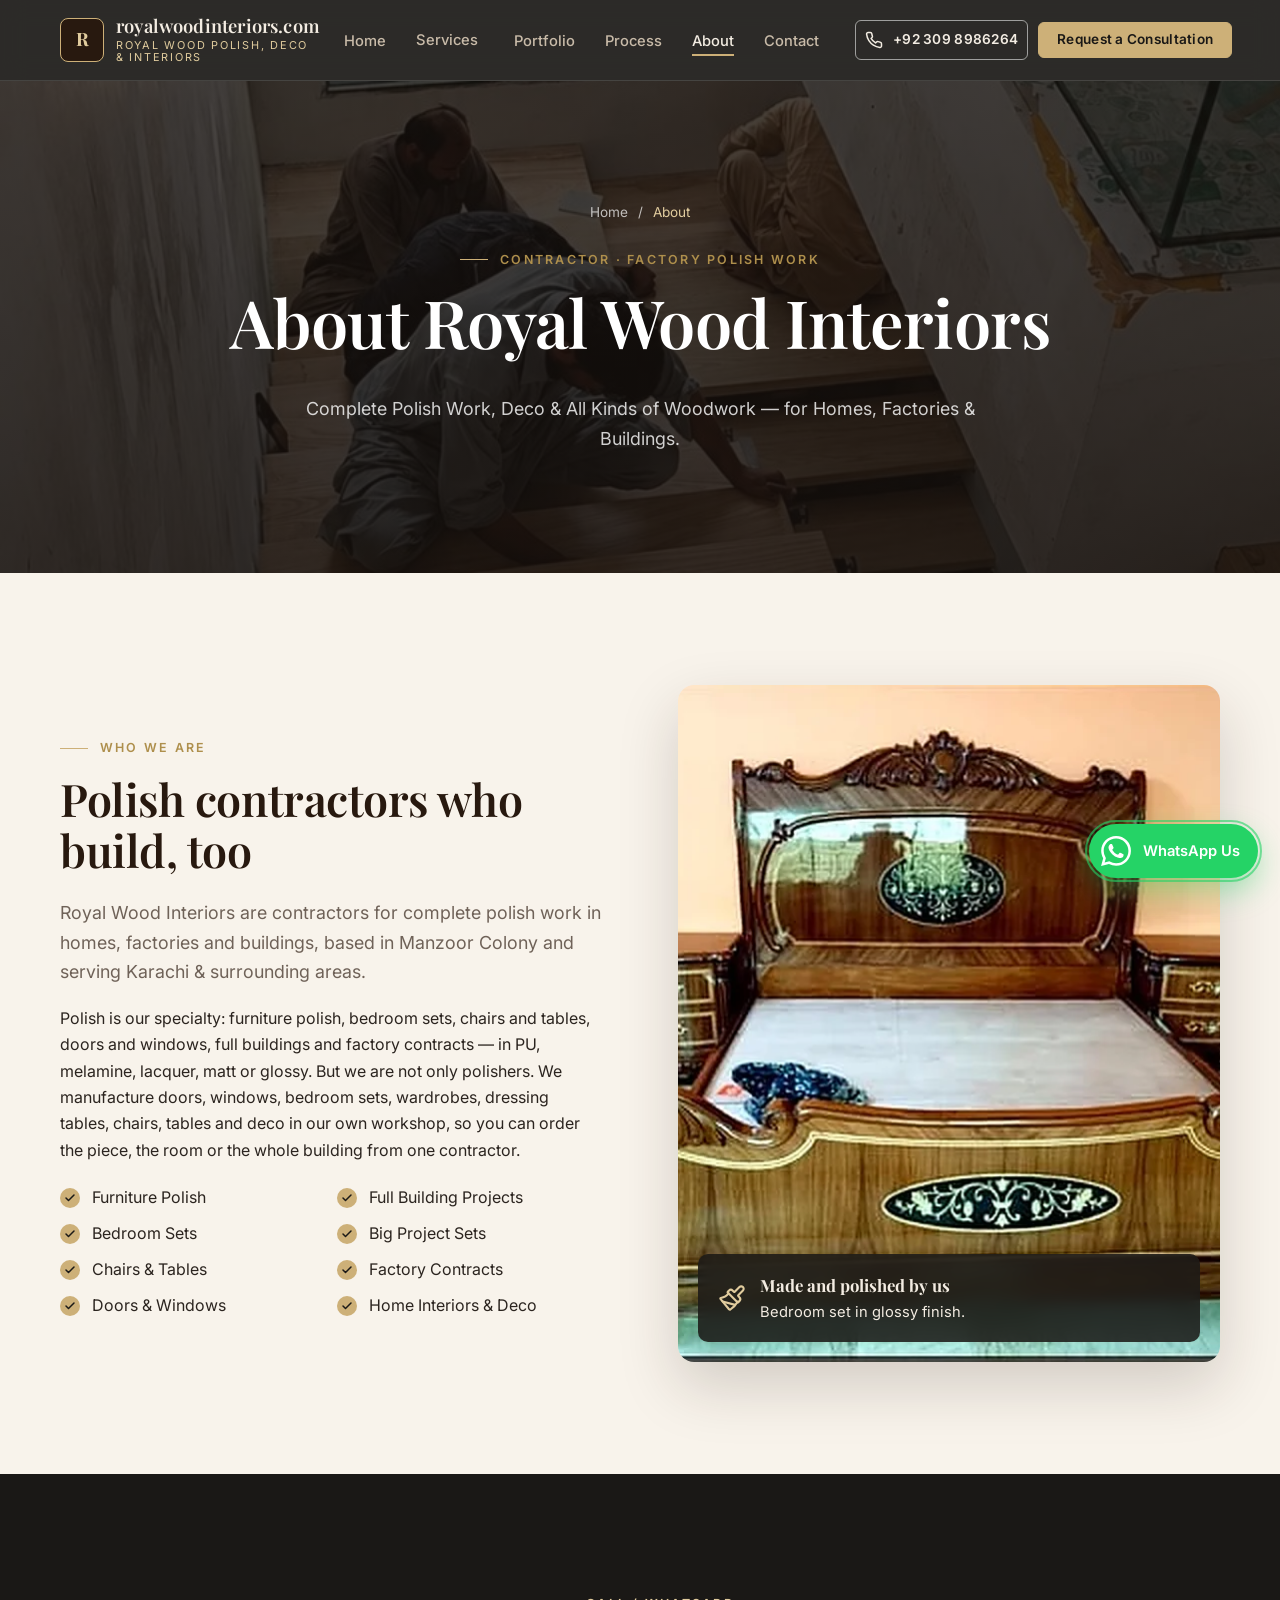
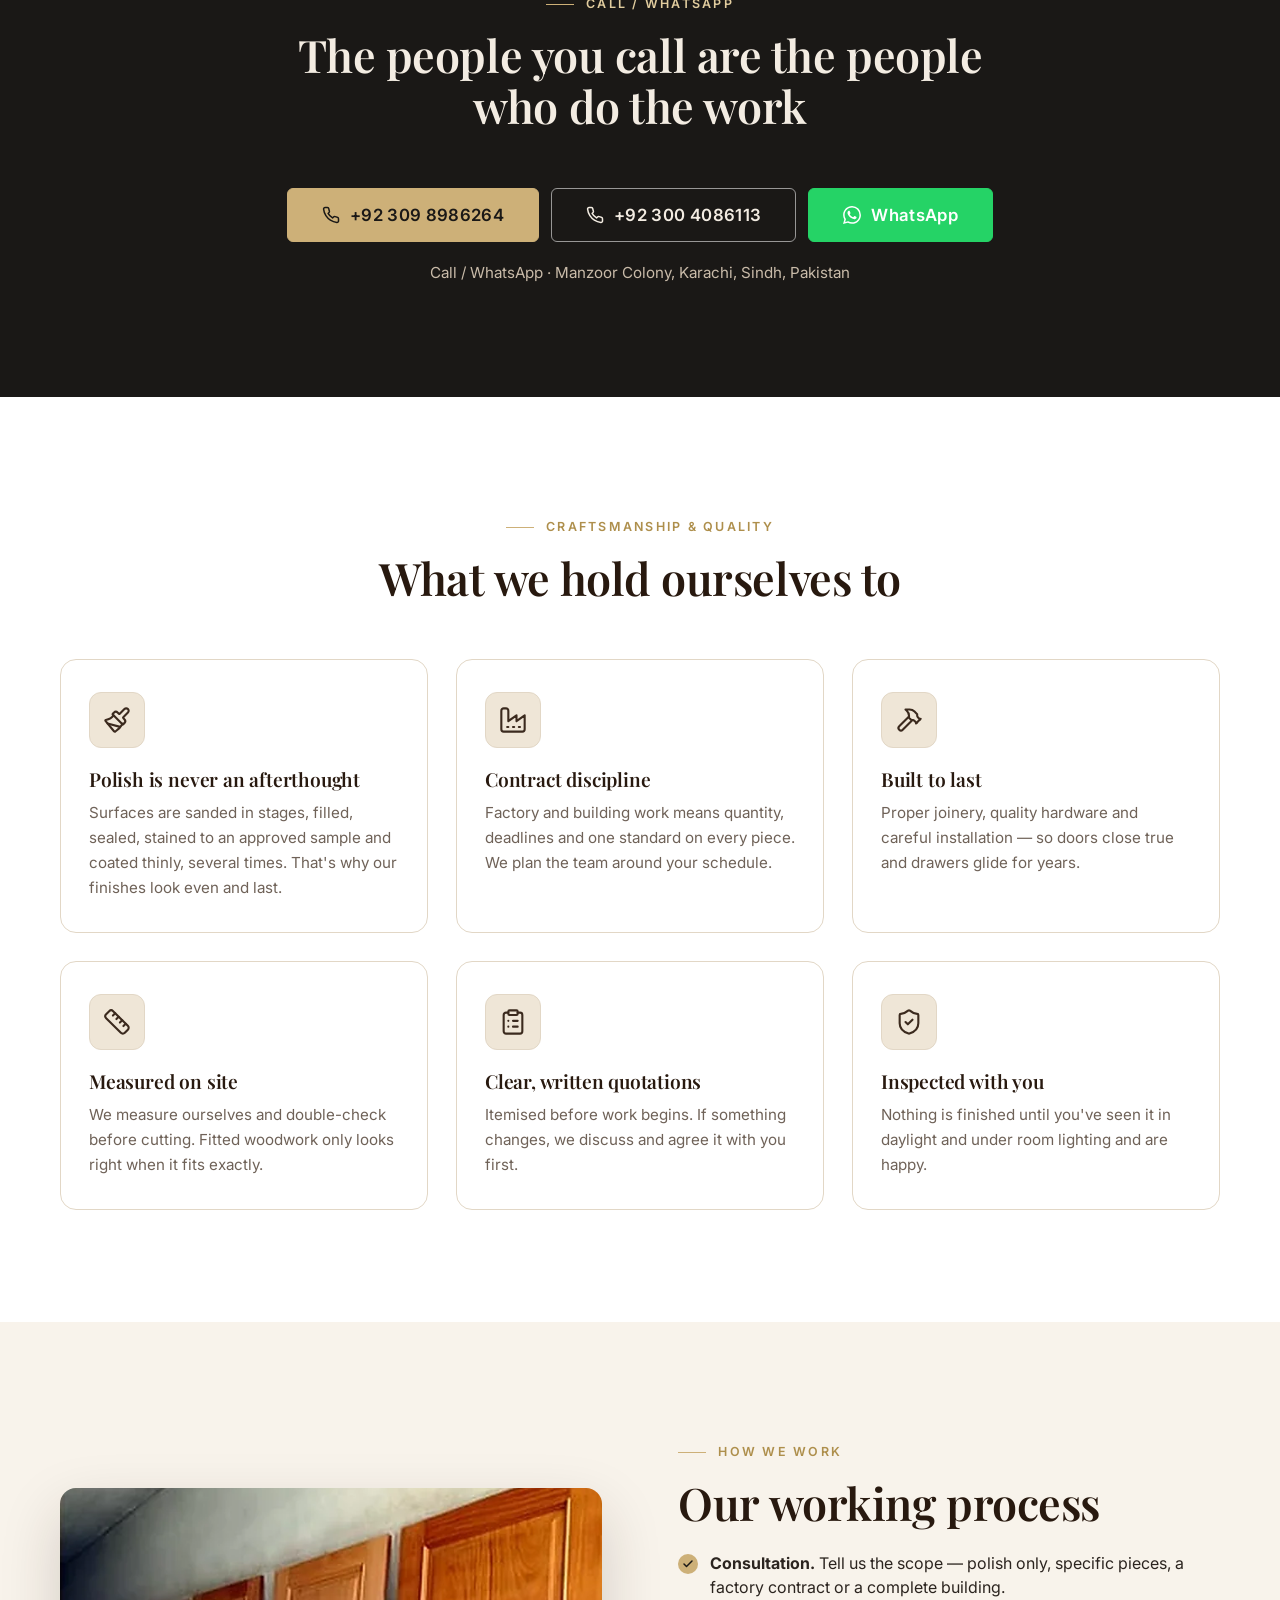
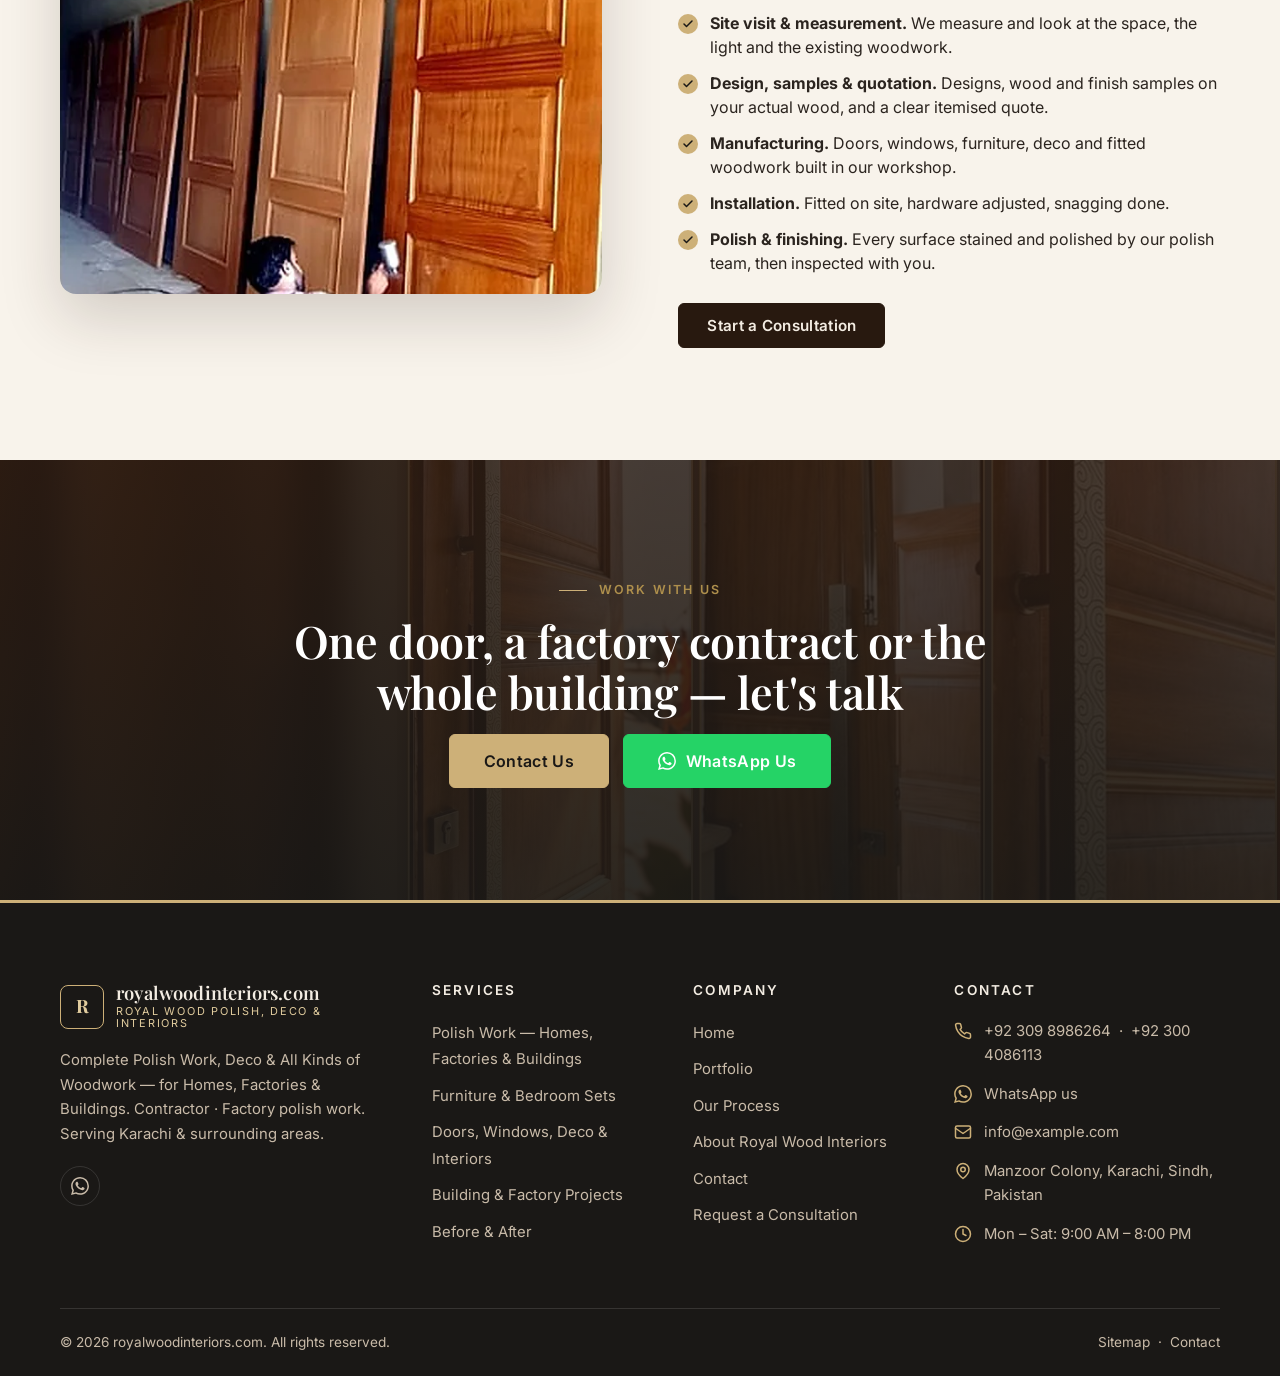
==== about.html @ 2f690bc5 "Remove the "Asghar & Latif" name from the site Brand is royalwoodinteriors.com only: owner/trading n" ====
<!DOCTYPE html>
<html lang="en">
<head>
  <meta charset="UTF-8">
  <meta name="viewport" content="width=device-width, initial-scale=1.0">
  <title>About Royal Wood Interiors | Polish Contractors & All Kinds of Woodwork</title>
  <meta name="description" content="Royal Wood Interiors — contractors for complete polish work in homes, factories and buildings, who also make all kinds of woodwork — bedroom sets, chairs and tables, doors and windows, deco and home interiors. Based in Manzoor Colony.">
  <meta name="robots" content="index, follow">
  <link rel="canonical" href="about.html">
  <meta property="og:type" content="website">
  <meta property="og:title" content="About Royal Wood Interiors | Polish Contractors & All Kinds of Woodwork">
  <meta property="og:description" content="Royal Wood Interiors — contractors for complete polish work in homes, factories and buildings, who also make all kinds of woodwork — bedroom sets, chairs and tables, doors and windows, deco and home interiors. Based in Manzoor Colony.">
  <meta property="og:image" content="assets/images/factory-polish-work.webp">
  <meta name="twitter:card" content="summary_large_image">
  <link rel="icon" href="assets/favicon.svg?v=3" type="image/svg+xml">
  <link rel="preconnect" href="https://fonts.googleapis.com">
  <link rel="preconnect" href="https://fonts.gstatic.com" crossorigin>
  <link href="https://fonts.googleapis.com/css2?family=Playfair+Display:ital,wght@0,500;0,600;0,700;1,500&family=Inter:wght@400;500;600&display=swap" rel="stylesheet">
  <link rel="stylesheet" href="css/styles.css?v=3.0">
</head>
<body>
  <a class="skip-link" href="#main">Skip to content</a>

  <!-- Icon sprite (referenced with <use href="#i-…">) -->
  <svg class="sprite" xmlns="http://www.w3.org/2000/svg" aria-hidden="true"><defs>
    <symbol id="i-wa" viewBox="0 0 24 24"><path fill="currentColor" d="M17.472 14.382c-.297-.149-1.758-.867-2.03-.967-.273-.099-.471-.148-.67.15-.197.297-.767.966-.94 1.164-.173.199-.347.223-.644.075-.297-.15-1.255-.463-2.39-1.475-.883-.788-1.48-1.761-1.653-2.059-.173-.297-.018-.458.13-.606.134-.133.298-.347.446-.52.149-.174.198-.298.298-.497.099-.198.05-.371-.025-.52-.075-.149-.669-1.612-.916-2.207-.242-.579-.487-.5-.669-.51-.173-.008-.371-.01-.57-.01-.198 0-.52.074-.792.372-.272.297-1.04 1.016-1.04 2.479 0 1.462 1.065 2.875 1.213 3.074.149.198 2.096 3.2 5.077 4.487.709.306 1.262.489 1.694.625.712.227 1.36.195 1.871.118.571-.085 1.758-.719 2.006-1.413.248-.694.248-1.289.173-1.413-.074-.124-.272-.198-.57-.347m-5.421 7.403h-.004a9.87 9.87 0 01-5.031-1.378l-.361-.214-3.741.982.998-3.648-.235-.374a9.86 9.86 0 01-1.51-5.26c.001-5.45 4.436-9.884 9.888-9.884 2.64 0 5.122 1.03 6.988 2.898a9.825 9.825 0 012.893 6.994c-.003 5.45-4.437 9.884-9.885 9.884m8.413-18.297A11.815 11.815 0 0012.05 0C5.495 0 .16 5.335.157 11.892c0 2.096.547 4.142 1.588 5.945L.057 24l6.305-1.654a11.882 11.882 0 005.683 1.448h.005c6.554 0 11.89-5.335 11.893-11.893a11.821 11.821 0 00-3.48-8.413z"/></symbol>
    <symbol id="i-phone" viewBox="0 0 24 24" fill="none" stroke="currentColor" stroke-width="2" stroke-linecap="round" stroke-linejoin="round"><path d="M22 16.92v3a2 2 0 0 1-2.18 2 19.79 19.79 0 0 1-8.63-3.07 19.5 19.5 0 0 1-6-6 19.79 19.79 0 0 1-3.07-8.67A2 2 0 0 1 4.11 2h3a2 2 0 0 1 2 1.72 12.84 12.84 0 0 0 .7 2.81 2 2 0 0 1-.45 2.11L8.09 9.91a16 16 0 0 0 6 6l1.27-1.27a2 2 0 0 1 2.11-.45 12.84 12.84 0 0 0 2.81.7A2 2 0 0 1 22 16.92z"/></symbol>
    <symbol id="i-mail" viewBox="0 0 24 24" fill="none" stroke="currentColor" stroke-width="2" stroke-linecap="round" stroke-linejoin="round"><rect x="2" y="4" width="20" height="16" rx="2"/><path d="m22 7-10 7L2 7"/></symbol>
    <symbol id="i-pin" viewBox="0 0 24 24" fill="none" stroke="currentColor" stroke-width="2" stroke-linecap="round" stroke-linejoin="round"><path d="M20 10c0 6-8 12-8 12s-8-6-8-12a8 8 0 0 1 16 0Z"/><circle cx="12" cy="10" r="3"/></symbol>
    <symbol id="i-clock" viewBox="0 0 24 24" fill="none" stroke="currentColor" stroke-width="2" stroke-linecap="round" stroke-linejoin="round"><circle cx="12" cy="12" r="10"/><path d="M12 6v6l4 2"/></symbol>
    <symbol id="i-arrow" viewBox="0 0 24 24" fill="none" stroke="currentColor" stroke-width="2.2" stroke-linecap="round" stroke-linejoin="round"><path d="M5 12h14M12 5l7 7-7 7"/></symbol>
    <symbol id="i-chev" viewBox="0 0 24 24" fill="none" stroke="currentColor" stroke-width="2.4" stroke-linecap="round" stroke-linejoin="round"><path d="m6 9 6 6 6-6"/></symbol>
    <symbol id="i-up" viewBox="0 0 24 24" fill="none" stroke="currentColor" stroke-width="2.4" stroke-linecap="round" stroke-linejoin="round"><path d="m18 15-6-6-6 6"/></symbol>
    <symbol id="i-check" viewBox="0 0 24 24" fill="none" stroke="currentColor" stroke-width="2.4" stroke-linecap="round" stroke-linejoin="round"><path d="M20 6 9 17l-5-5"/></symbol>
    <symbol id="i-fb" viewBox="0 0 24 24" fill="none" stroke="currentColor" stroke-width="2" stroke-linecap="round" stroke-linejoin="round"><path d="M18 2h-3a5 5 0 0 0-5 5v3H7v4h3v8h4v-8h3l1-4h-4V7a1 1 0 0 1 1-1h3z"/></symbol>
    <symbol id="i-ig" viewBox="0 0 24 24" fill="none" stroke="currentColor" stroke-width="2" stroke-linecap="round" stroke-linejoin="round"><rect width="20" height="20" x="2" y="2" rx="5" ry="5"/><path d="M16 11.37A4 4 0 1 1 12.63 8 4 4 0 0 1 16 11.37z"/><line x1="17.5" x2="17.51" y1="6.5" y2="6.5"/></symbol>
    <symbol id="i-brush" viewBox="0 0 24 24" fill="none" stroke="currentColor" stroke-width="1.8" stroke-linecap="round" stroke-linejoin="round"><path d="m14.622 17.897-10.68-2.913"/><path d="M18.376 2.622a1 1 0 1 1 3.002 3.002L17.36 9.643a.5.5 0 0 0 0 .707l.944.944a2.41 2.41 0 0 1 0 3.408l-.944.944a.5.5 0 0 1-.707 0L8.354 7.348a.5.5 0 0 1 0-.707l.944-.944a2.41 2.41 0 0 1 3.408 0l.944.944a.5.5 0 0 0 .707 0z"/><path d="M9 8c-1.804 2.71-3.97 3.46-6.583 3.948a.507.507 0 0 0-.302.819l7.32 8.883a1 1 0 0 0 1.185.204C12.735 20.405 16 16.792 17 15"/></symbol>
    <symbol id="i-hammer" viewBox="0 0 24 24" fill="none" stroke="currentColor" stroke-width="1.8" stroke-linecap="round" stroke-linejoin="round"><path d="m15 12-8.373 8.373a1 1 0 1 1-3-3L12 9"/><path d="m18 15 4-4"/><path d="m21.5 11.5-1.914-1.914A2 2 0 0 1 19 8.172V7l-2.26-2.26a6 6 0 0 0-4.202-1.756L9 2.96l.92.82A6.18 6.18 0 0 1 12 8.4V10l2 2h1.172a2 2 0 0 1 1.414.586L18.5 14.5"/></symbol>
    <symbol id="i-home" viewBox="0 0 24 24" fill="none" stroke="currentColor" stroke-width="1.8" stroke-linecap="round" stroke-linejoin="round"><path d="M15 21v-8a1 1 0 0 0-1-1h-4a1 1 0 0 0-1 1v8"/><path d="M3 10a2 2 0 0 1 .709-1.528l7-5.999a2 2 0 0 1 2.582 0l7 5.999A2 2 0 0 1 21 10v9a2 2 0 0 1-2 2H5a2 2 0 0 1-2-2z"/></symbol>
    <symbol id="i-door" viewBox="0 0 24 24" fill="none" stroke="currentColor" stroke-width="1.8" stroke-linecap="round" stroke-linejoin="round"><path d="M13 4h3a2 2 0 0 1 2 2v14"/><path d="M2 20h3"/><path d="M13 20h9"/><path d="M10 12v.01"/><path d="M13 4.562v16.157a1 1 0 0 1-1.242.97L5 20V5.562a2 2 0 0 1 1.515-1.94l4-1A2 2 0 0 1 13 4.561Z"/></symbol>
    <symbol id="i-window" viewBox="0 0 24 24" fill="none" stroke="currentColor" stroke-width="1.8" stroke-linecap="round" stroke-linejoin="round"><rect x="3" y="3" width="18" height="18" rx="2"/><path d="M3 12h18M12 3v18"/></symbol>
    <symbol id="i-ruler" viewBox="0 0 24 24" fill="none" stroke="currentColor" stroke-width="1.8" stroke-linecap="round" stroke-linejoin="round"><path d="M21.3 15.3a2.4 2.4 0 0 1 0 3.4l-2.6 2.6a2.4 2.4 0 0 1-3.4 0L2.7 8.7a2.41 2.41 0 0 1 0-3.4l2.6-2.6a2.41 2.41 0 0 1 3.4 0Z"/><path d="m14.5 12.5 2-2M11.5 9.5l2-2M8.5 6.5l2-2M17.5 15.5l2-2"/></symbol>
    <symbol id="i-layers" viewBox="0 0 24 24" fill="none" stroke="currentColor" stroke-width="1.8" stroke-linecap="round" stroke-linejoin="round"><path d="M12.83 2.18a2 2 0 0 0-1.66 0L2.6 6.08a1 1 0 0 0 0 1.83l8.58 3.91a2 2 0 0 0 1.66 0l8.58-3.9a1 1 0 0 0 0-1.83Z"/><path d="m22 17.65-9.17 4.16a2 2 0 0 1-1.66 0L2 17.65"/><path d="m22 12.65-9.17 4.16a2 2 0 0 1-1.66 0L2 12.65"/></symbol>
    <symbol id="i-bed" viewBox="0 0 24 24" fill="none" stroke="currentColor" stroke-width="1.8" stroke-linecap="round" stroke-linejoin="round"><path d="M2 4v16"/><path d="M2 8h18a2 2 0 0 1 2 2v10"/><path d="M2 17h20"/><path d="M6 8v9"/></symbol>
    <symbol id="i-shield" viewBox="0 0 24 24" fill="none" stroke="currentColor" stroke-width="1.8" stroke-linecap="round" stroke-linejoin="round"><path d="M20 13c0 5-3.5 7.5-7.66 8.95a1 1 0 0 1-.67-.01C7.5 20.5 4 18 4 13V6a1 1 0 0 1 1-1c2 0 4.5-1.2 6.24-2.72a1.17 1.17 0 0 1 1.52 0C14.51 3.81 17 5 19 5a1 1 0 0 1 1 1z"/><path d="m9 12 2 2 4-4"/></symbol>
    <symbol id="i-users" viewBox="0 0 24 24" fill="none" stroke="currentColor" stroke-width="1.8" stroke-linecap="round" stroke-linejoin="round"><path d="M16 21v-2a4 4 0 0 0-4-4H6a4 4 0 0 0-4 4v2"/><circle cx="9" cy="7" r="4"/><path d="M22 21v-2a4 4 0 0 0-3-3.87M16 3.13a4 4 0 0 1 0 7.75"/></symbol>
    <symbol id="i-clipboard" viewBox="0 0 24 24" fill="none" stroke="currentColor" stroke-width="1.8" stroke-linecap="round" stroke-linejoin="round"><rect width="8" height="4" x="8" y="2" rx="1" ry="1"/><path d="M16 4h2a2 2 0 0 1 2 2v14a2 2 0 0 1-2 2H6a2 2 0 0 1-2-2V6a2 2 0 0 1 2-2h2"/><path d="M12 11h4M12 16h4M8 11h.01M8 16h.01"/></symbol>
    <symbol id="i-sparkle" viewBox="0 0 24 24" fill="none" stroke="currentColor" stroke-width="1.8" stroke-linecap="round" stroke-linejoin="round"><path d="M9.937 15.5A2 2 0 0 0 8.5 14.063l-6.135-1.582a.5.5 0 0 1 0-.962L8.5 9.936A2 2 0 0 0 9.937 8.5l1.582-6.135a.5.5 0 0 1 .963 0L14.063 8.5A2 2 0 0 0 15.5 9.937l6.135 1.581a.5.5 0 0 1 0 .964L15.5 14.063a2 2 0 0 0-1.437 1.437l-1.582 6.135a.5.5 0 0 1-.963 0z"/><path d="M20 3v4M22 5h-4M4 17v2M5 18H3"/></symbol>
    <symbol id="i-camera" viewBox="0 0 24 24" fill="none" stroke="currentColor" stroke-width="2.2" stroke-linecap="round" stroke-linejoin="round"><path d="M14.5 4h-5L7 7H4a2 2 0 0 0-2 2v9a2 2 0 0 0 2 2h16a2 2 0 0 0 2-2V9a2 2 0 0 0-2-2h-3l-2.5-3z"/><circle cx="12" cy="13" r="3"/></symbol>
    <symbol id="i-tree" viewBox="0 0 24 24" fill="none" stroke="currentColor" stroke-width="1.8" stroke-linecap="round" stroke-linejoin="round"><path d="M10 10v.2A3 3 0 0 1 8.9 16H5a3 3 0 0 1-1-5.8V10a3 3 0 0 1 6 0Z"/><path d="M7 16v6M13 19v3M12 19h8.3a1 1 0 0 0 .7-1.7L18 14h.3a1 1 0 0 0 .7-1.7L16 9h.2a1 1 0 0 0 .8-1.7L13 3l-1.4 1.5"/></symbol>
    <symbol id="i-building" viewBox="0 0 24 24" fill="none" stroke="currentColor" stroke-width="1.8" stroke-linecap="round" stroke-linejoin="round"><rect width="16" height="20" x="4" y="2" rx="2" ry="2"/><path d="M9 22v-4h6v4"/><path d="M8 6h.01M16 6h.01M12 6h.01M12 10h.01M12 14h.01M16 10h.01M16 14h.01M8 10h.01M8 14h.01"/></symbol>
    <symbol id="i-factory" viewBox="0 0 24 24" fill="none" stroke="currentColor" stroke-width="1.8" stroke-linecap="round" stroke-linejoin="round"><path d="M2 20a2 2 0 0 0 2 2h16a2 2 0 0 0 2-2V8l-7 5V8l-7 5V4a2 2 0 0 0-2-2H4a2 2 0 0 0-2 2Z"/><path d="M17 18h1M12 18h1M7 18h1"/></symbol>
    <symbol id="i-chair" viewBox="0 0 24 24" fill="none" stroke="currentColor" stroke-width="1.8" stroke-linecap="round" stroke-linejoin="round"><path d="M19 9V6a2 2 0 0 0-2-2H7a2 2 0 0 0-2 2v3"/><path d="M3 16a2 2 0 0 0 2 2h14a2 2 0 0 0 2-2v-5a2 2 0 0 0-4 0v2H7v-2a2 2 0 0 0-4 0Z"/><path d="M5 18v2M19 18v2"/></symbol>
  </defs></svg>

  <!-- ================= HEADER ================= -->
  <header class="site-header">
    <div class="container header-inner">
      <a class="brand" href="index.html" aria-label="Royal Wood Interiors — home">
        <span class="brand-mark" aria-hidden="true"><svg viewBox="0 0 24 24"><text x="12" y="17.5" text-anchor="middle" font-family="'Playfair Display', Georgia, serif" font-weight="700" font-size="17" fill="currentColor">R</text></svg></span>
        <span class="brand-text"><span class="brand-name" data-cfg="brandName">royalwoodinteriors.com</span><span class="brand-tag" data-cfg="brandTagline">Royal Wood Polish, Deco &amp; Interiors</span></span>
      </a>
      <nav class="nav" id="primary-nav" aria-label="Main navigation">
        <ul class="nav-links">
          <li><a href="index.html">Home</a></li>
          <li class="has-sub">
            <button class="nav-sub-toggle" aria-expanded="false" aria-controls="services-menu">Services <svg aria-hidden="true"><use href="#i-chev"/></svg></button>
            <ul class="sub" id="services-menu">
              <li><a class="core" href="wood-polishing.html"><strong>Polish Work</strong><span>Homes, factories &amp; buildings · PU, melamine, lacquer</span></a></li>
              <li><a href="custom-furniture.html"><strong>Furniture &amp; Bedroom Sets</strong><span>Bedroom sets, wardrobes, chairs &amp; tables</span></a></li>
              <li><a href="interior-woodwork.html"><strong>Doors, Windows, Deco &amp; Interiors</strong><span>Doors, windows, panels, ceilings, kitchens</span></a></li>
              <li><a href="bungalow-projects.html"><strong>Building &amp; Factory Projects</strong><span>Full buildings, big project sets, factory contracts</span></a></li>
            </ul>
          </li>
          <li><a href="portfolio.html">Portfolio</a></li>
          <li><a href="index.html#process">Process</a></li>
          <li><a href="about.html">About</a></li>
          <li><a href="contact.html">Contact</a></li>
        </ul>
        <div class="nav-cta">
          <a class="btn btn-outline-light btn-sm" data-tel href="#"><svg aria-hidden="true"><use href="#i-phone"/></svg><span data-cfg="phoneDisplay">+92 309 8986264</span></a>
          <a class="btn btn-primary btn-sm" href="consultation.html">Request a Consultation</a>
        </div>
      </nav>
      <button class="nav-toggle" aria-expanded="false" aria-controls="primary-nav" aria-label="Open menu"><span class="bars" aria-hidden="true"><span></span><span></span><span></span></span></button>
    </div>
  </header>

<main id="main">
    <section class="page-hero" aria-labelledby="page-title">
      <div class="hero-media"><img src="assets/images/staircase-installation.jpg" alt="" fetchpriority="high"></div>
      <div class="container">
        <nav class="breadcrumb" aria-label="Breadcrumb"><a href="index.html">Home</a><span aria-hidden="true">/</span><span aria-current="page">About</span></nav>
        <span class="eyebrow" style="justify-content:center">Contractor · Factory Polish Work</span>
        <h1 id="page-title">About Royal Wood Interiors</h1>
        <p class="lead" data-cfg="brandSlogan">Complete Polish Work, Deco &amp; All Kinds of Woodwork — for Homes, Factories &amp; Buildings.</p>
      </div>
    </section>

    <section class="section bg-cream" aria-labelledby="intro-title">
      <div class="container">
        <div class="split">
          <div class="reveal">
            <span class="eyebrow">Who We Are</span>
            <h2 id="intro-title">Polish contractors who build, too</h2>
            <p class="lead">Royal Wood Interiors are contractors for complete polish work in homes, factories and buildings, based in <span data-cfg="addressLine">Manzoor Colony</span> and serving <span data-cfg="seo.serviceArea">Karachi &amp; surrounding areas</span>.</p>
            <p>Polish is our specialty: furniture polish, bedroom sets, chairs and tables, doors and windows, full buildings and factory contracts — in PU, melamine, lacquer, matt or glossy. But we are not only polishers. We manufacture doors, windows, bedroom sets, wardrobes, dressing tables, chairs, tables and deco in our own workshop, so you can order the piece, the room or the whole building from one contractor.</p>
            <ul class="checklist two-col" style="margin: 22px 0 0;">
              <li>Furniture Polish</li>
              <li>Full Building Projects</li>
              <li>Bedroom Sets</li>
              <li>Big Project Sets</li>
              <li>Chairs &amp; Tables</li>
              <li>Factory Contracts</li>
              <li>Doors &amp; Windows</li>
              <li>Home Interiors &amp; Deco</li>
            </ul>
          </div>
          <div class="split-media reveal reveal-delay-1">
            <img src="assets/images/bedroom-set.webp" alt="Carved wooden bedroom set made and polished glossy by Royal Wood Interiors" loading="lazy">
            <div class="float-card"><svg aria-hidden="true"><use href="#i-brush"/></svg><div><strong>Made and polished by us</strong>Bedroom set in glossy finish.</div></div>
          </div>
        </div>
      </div>
    </section>

    <!-- Owners -->
    <section class="section bg-charcoal on-dark" id="owners" aria-labelledby="owners-title">
      <div class="container">
        <div class="section-head center reveal">
          <span class="eyebrow">Call / WhatsApp</span>
          <h2 id="owners-title">The people you call are the people who do the work</h2>
        </div>
        <div class="owner-phones reveal reveal-delay-1">
          <a class="btn btn-primary btn-lg" data-tel href="#"><svg aria-hidden="true"><use href="#i-phone"/></svg><span data-cfg="phoneDisplay">+92 309 8986264</span></a>
          <a class="btn btn-outline-light btn-lg" data-tel2 data-phone2 href="#"><svg aria-hidden="true"><use href="#i-phone"/></svg><span data-cfg="phone2Display">+92 300 4086113</span></a>
          <a class="btn btn-whatsapp btn-lg" data-wa href="#"><svg aria-hidden="true"><use href="#i-wa"/></svg>WhatsApp</a>
        </div>
        <p class="owners-note">Call / WhatsApp · <span data-cfg-address>Manzoor Colony, Karachi, Sindh, Pakistan</span></p>
      </div>
    </section>

    <section class="section bg-white" aria-labelledby="values-title">
      <div class="container">
        <div class="section-head center reveal">
          <span class="eyebrow">Craftsmanship &amp; Quality</span>
          <h2 id="values-title">What we hold ourselves to</h2>
        </div>
        <div class="grid grid-3">
          <article class="feature reveal"><div class="feature-icon" aria-hidden="true"><svg><use href="#i-brush"/></svg></div><h3>Polish is never an afterthought</h3><p>Surfaces are sanded in stages, filled, sealed, stained to an approved sample and coated thinly, several times. That's why our finishes look even and last.</p></article>
          <article class="feature reveal reveal-delay-1"><div class="feature-icon" aria-hidden="true"><svg><use href="#i-factory"/></svg></div><h3>Contract discipline</h3><p>Factory and building work means quantity, deadlines and one standard on every piece. We plan the team around your schedule.</p></article>
          <article class="feature reveal reveal-delay-2"><div class="feature-icon" aria-hidden="true"><svg><use href="#i-hammer"/></svg></div><h3>Built to last</h3><p>Proper joinery, quality hardware and careful installation — so doors close true and drawers glide for years.</p></article>
          <article class="feature reveal"><div class="feature-icon" aria-hidden="true"><svg><use href="#i-ruler"/></svg></div><h3>Measured on site</h3><p>We measure ourselves and double-check before cutting. Fitted woodwork only looks right when it fits exactly.</p></article>
          <article class="feature reveal reveal-delay-1"><div class="feature-icon" aria-hidden="true"><svg><use href="#i-clipboard"/></svg></div><h3>Clear, written quotations</h3><p>Itemised before work begins. If something changes, we discuss and agree it with you first.</p></article>
          <article class="feature reveal reveal-delay-2"><div class="feature-icon" aria-hidden="true"><svg><use href="#i-shield"/></svg></div><h3>Inspected with you</h3><p>Nothing is finished until you've seen it in daylight and under room lighting and are happy.</p></article>
        </div>
      </div>
    </section>

    <section class="section bg-cream" aria-labelledby="process-title">
      <div class="container">
        <div class="split">
          <div class="split-media landscape reveal">
            <img src="assets/images/factory-polish-work.webp" alt="Royal Wood Interiors craftsman polishing a set of panel doors on a factory job" loading="lazy">
          </div>
          <div class="reveal reveal-delay-1">
            <span class="eyebrow">How We Work</span>
            <h2 id="process-title">Our working process</h2>
            <ol class="checklist" style="margin: 20px 0 28px;">
              <li><div><strong>Consultation.</strong> Tell us the scope — polish only, specific pieces, a factory contract or a complete building.</div></li>
              <li><div><strong>Site visit &amp; measurement.</strong> We measure and look at the space, the light and the existing woodwork.</div></li>
              <li><div><strong>Design, samples &amp; quotation.</strong> Designs, wood and finish samples on your actual wood, and a clear itemised quote.</div></li>
              <li><div><strong>Manufacturing.</strong> Doors, windows, furniture, deco and fitted woodwork built in our workshop.</div></li>
              <li><div><strong>Installation.</strong> Fitted on site, hardware adjusted, snagging done.</div></li>
              <li><div><strong>Polish &amp; finishing.</strong> Every surface stained and polished by our polish team, then inspected with you.</div></li>
            </ol>
            <a class="btn btn-dark" href="consultation.html">Start a Consultation</a>
          </div>
        </div>
      </div>
    </section>

    <section class="cta-band" aria-labelledby="cta-title">
      <div class="hero-media"><img src="assets/images/hero-doors-collage.jpg" alt="" loading="lazy"></div>
      <div class="container reveal">
        <span class="eyebrow" style="justify-content:center">Work With Us</span>
        <h2 id="cta-title">One door, a factory contract or the whole building — let's talk</h2>
        <div class="btn-group">
          <a class="btn btn-primary btn-lg" href="contact.html">Contact Us</a>
          <a class="btn btn-whatsapp btn-lg" data-wa href="#"><svg aria-hidden="true"><use href="#i-wa"/></svg>WhatsApp Us</a>
        </div>
      </div>
    </section>
  </main>

  <!-- ================= FOOTER ================= -->
  <footer class="site-footer">
    <div class="container">
      <div class="footer-top">
        <div>
          <a class="brand" href="index.html" aria-label="Royal Wood Interiors — home" style="margin-bottom:18px">
            <span class="brand-mark" aria-hidden="true"><svg viewBox="0 0 24 24"><text x="12" y="17.5" text-anchor="middle" font-family="'Playfair Display', Georgia, serif" font-weight="700" font-size="17" fill="currentColor">R</text></svg></span>
            <span class="brand-text"><span class="brand-name" data-cfg="brandName">royalwoodinteriors.com</span><span class="brand-tag" data-cfg="brandTagline">Royal Wood Polish, Deco &amp; Interiors</span></span>
          </a>
          <p><span data-cfg="brandSlogan">Complete Polish Work, Deco &amp; All Kinds of Woodwork — for Homes, Factories &amp; Buildings.</span> Contractor · Factory polish work. Serving <span data-cfg="seo.serviceArea">Karachi &amp; surrounding areas</span>.</p>
          <div class="footer-social">
            <a data-social="facebook" href="#" aria-label="Facebook"><svg><use href="#i-fb"/></svg></a>
            <a data-social="instagram" href="#" aria-label="Instagram"><svg><use href="#i-ig"/></svg></a>
            <a data-wa href="#" aria-label="WhatsApp"><svg><use href="#i-wa"/></svg></a>
          </div>
        </div>
        <div>
          <h4>Services</h4>
          <ul class="footer-links">
            <li><a href="wood-polishing.html">Polish Work — Homes, Factories &amp; Buildings</a></li>
            <li><a href="custom-furniture.html">Furniture &amp; Bedroom Sets</a></li>
            <li><a href="interior-woodwork.html">Doors, Windows, Deco &amp; Interiors</a></li>
            <li><a href="bungalow-projects.html">Building &amp; Factory Projects</a></li>
            <li><a href="portfolio.html#before-after">Before &amp; After</a></li>
          </ul>
        </div>
        <div>
          <h4>Company</h4>
          <ul class="footer-links">
            <li><a href="index.html">Home</a></li>
            <li><a href="portfolio.html">Portfolio</a></li>
            <li><a href="index.html#process">Our Process</a></li>
            <li><a href="about.html">About Royal Wood Interiors</a></li>
            <li><a href="contact.html">Contact</a></li>
            <li><a href="consultation.html">Request a Consultation</a></li>
          </ul>
        </div>
        <div>
          <h4>Contact</h4>
          <ul class="footer-contact">
            <li><svg aria-hidden="true"><use href="#i-phone"/></svg><span class="phone-pair"><a data-tel href="#"><span data-cfg="phoneDisplay">+92 309 8986264</span></a><a data-tel2 data-phone2 href="#"><span data-cfg="phone2Display">+92 300 4086113</span></a></span></li>
            <li><svg aria-hidden="true"><use href="#i-wa"/></svg><a data-wa href="#">WhatsApp us</a></li>
            <li><svg aria-hidden="true"><use href="#i-mail"/></svg><a data-mail href="#"><span data-cfg="email">info@example.com</span></a></li>
            <li><svg aria-hidden="true"><use href="#i-pin"/></svg><address data-cfg-address>Manzoor Colony, Karachi, Sindh, Pakistan</address></li>
            <li><svg aria-hidden="true"><use href="#i-clock"/></svg><span data-cfg="hours">Mon – Sat: 9:00 AM – 8:00 PM</span></li>
          </ul>
        </div>
      </div>
      <div class="footer-bottom">
        <span>&copy; <span data-year>2026</span> <span data-cfg="brandName">royalwoodinteriors.com</span>. All rights reserved.</span>
        <span><a href="sitemap.xml">Sitemap</a> &nbsp;·&nbsp; <a href="contact.html">Contact</a></span>
      </div>
    </div>
  </footer>

  <a class="wa-float" data-wa href="#" aria-label="Chat with us on WhatsApp"><svg aria-hidden="true"><use href="#i-wa"/></svg><span>WhatsApp Us</span></a>
  <button class="to-top" aria-label="Back to top"><svg aria-hidden="true"><use href="#i-up"/></svg></button>

  <script src="js/config.js?v=3.0"></script>
  <script src="js/main.js?v=3.0"></script>

</body>
</html>
---- css/styles.css ----
/* =====================================================================
   ARTISAN WOODCRAFT — DESIGN SYSTEM
   Premium furniture & wood polishing website
   ---------------------------------------------------------------------
   Table of contents
   1. Tokens          5. Buttons          9.  Gallery & filters
   2. Base/reset      6. Header & nav     10. Forms
   3. Typography      7. Hero             11. Footer & WhatsApp
   4. Layout utils    8. Sections/cards   12. Animations & responsive
   ===================================================================== */

/* ---------- 1. TOKENS ---------- */
:root {
  /* Palette */
  --walnut: #3b2a1e;
  --walnut-deep: #28190f;
  --walnut-soft: #5a3f30;
  --oak: #b98b5c;
  --oak-soft: #d9b98f;
  --charcoal: #1a1816;
  --charcoal-soft: #2b2724;
  --beige: #d9c5a7;
  --beige-soft: #e9dcc7;
  --cream: #f8f3eb;
  --cream-deep: #efe6d7;
  --gold: #cdb078;        /* champagne gold */
  --gold-soft: #e1cc9e;
  --gold-deep: #ae8f4c;
  --white: #ffffff;

  /* Text */
  --text: #2b241f;
  --text-muted: #6f6258;
  --text-on-dark: #f3ece2;
  --text-on-dark-muted: #c9bba9;

  /* Surfaces */
  --bg: var(--cream);
  --surface: var(--white);
  --surface-2: var(--cream-deep);
  --line: #e2d7c6;
  --line-dark: rgba(255, 255, 255, 0.12);

  /* Type */
  --font-display: "Playfair Display", Georgia, "Times New Roman", serif;
  --font-body: "Inter", system-ui, -apple-system, "Segoe UI", Roboto, sans-serif;

  /* Scale */
  --radius: 10px;
  --radius-lg: 16px;
  --shadow-sm: 0 2px 8px rgba(43, 28, 20, 0.06);
  --shadow: 0 10px 30px rgba(43, 28, 20, 0.10);
  --shadow-lg: 0 24px 60px rgba(43, 28, 20, 0.18);
  --container: 1200px;
  --gutter: 20px;
  --section-y: clamp(64px, 9vw, 112px);
  --ease: cubic-bezier(0.22, 1, 0.36, 1);
  --header-h: 80px;
}

/* ---------- 2. BASE / RESET ---------- */
*, *::before, *::after { box-sizing: border-box; }
html { scroll-behavior: smooth; -webkit-text-size-adjust: 100%; overflow-x: hidden; }
@media (prefers-reduced-motion: reduce) { html { scroll-behavior: auto; } }

body {
  margin: 0;
  font-family: var(--font-body);
  font-size: 16px;
  line-height: 1.65;
  color: var(--text);
  background: var(--bg);
  -webkit-font-smoothing: antialiased;
  overflow-x: hidden;
}
body.nav-open { overflow: hidden; }
[id] { scroll-margin-top: calc(var(--header-h) + 16px); }

img, picture, video, svg { display: block; max-width: 100%; }
img { height: auto; }
a { color: inherit; text-decoration: none; }
button { font: inherit; color: inherit; cursor: pointer; border: 0; background: none; }
ul, ol { margin: 0; padding: 0; list-style: none; }
address { font-style: normal; }

:focus-visible { outline: 3px solid var(--gold); outline-offset: 3px; border-radius: 4px; }
.skip-link {
  position: absolute; left: 16px; top: -60px; z-index: 1000;
  padding: 10px 16px; background: var(--gold); color: var(--charcoal);
  border-radius: 6px; font-weight: 600; transition: top 0.2s;
}
.skip-link:focus { top: 16px; }
.visually-hidden {
  position: absolute !important; width: 1px; height: 1px; padding: 0; margin: -1px;
  overflow: hidden; clip: rect(0, 0, 0, 0); white-space: nowrap; border: 0;
}

/* ---------- 3. TYPOGRAPHY ---------- */
h1, h2, h3, h4 {
  font-family: var(--font-display);
  font-weight: 600;
  line-height: 1.15;
  color: var(--walnut-deep);
  margin: 0 0 0.5em;
  letter-spacing: -0.01em;
}
h1 { font-size: clamp(2.4rem, 5.2vw, 4.2rem); }
h2 { font-size: clamp(1.9rem, 3.6vw, 2.8rem); }
h3 { font-size: clamp(1.25rem, 2vw, 1.5rem); }
h4 { font-size: 1.1rem; }
p { margin: 0 0 1em; }
p:last-child { margin-bottom: 0; }
.lead { font-size: clamp(1.05rem, 1.4vw, 1.2rem); color: var(--text-muted); }
.on-dark h1, .on-dark h2, .on-dark h3, .on-dark h4 { color: var(--text-on-dark); }
.on-dark, .on-dark p { color: var(--text-on-dark-muted); }
.on-dark .lead { color: var(--text-on-dark-muted); }

.eyebrow {
  display: inline-flex; align-items: center; gap: 12px;
  font-size: 0.78rem; font-weight: 600; letter-spacing: 0.18em;
  text-transform: uppercase; color: var(--gold-deep); margin-bottom: 14px;
}
.eyebrow::before { content: ""; width: 28px; height: 1px; background: var(--gold); }
.on-dark .eyebrow { color: var(--gold-soft); }

.section-head { max-width: 720px; margin-bottom: clamp(36px, 5vw, 56px); }
.section-head.center { margin-left: auto; margin-right: auto; text-align: center; }
.section-head.center .eyebrow { justify-content: center; }
.section-head p { color: var(--text-muted); }
.on-dark .section-head p { color: var(--text-on-dark-muted); }

/* ---------- 4. LAYOUT ---------- */
.container { width: 100%; max-width: var(--container); margin: 0 auto; padding: 0 var(--gutter); }
.container.narrow { max-width: 860px; }
.section { padding: var(--section-y) 0; }
.section.tight { padding: calc(var(--section-y) * 0.6) 0; }
.bg-cream { background: var(--cream); }
.bg-cream-deep { background: var(--cream-deep); }
.bg-white { background: var(--white); }
.bg-walnut { background: var(--walnut-deep); }
.bg-charcoal { background: var(--charcoal); }

.grid { display: grid; gap: 28px; }
.grid-2 { grid-template-columns: repeat(2, 1fr); }
.grid-3 { grid-template-columns: repeat(3, 1fr); }
.grid-4 { grid-template-columns: repeat(4, 1fr); }
.split { display: grid; grid-template-columns: 1fr 1fr; gap: clamp(32px, 6vw, 80px); align-items: center; }
.split.reverse > :first-child { order: 2; }

/* ---------- 5. BUTTONS ---------- */
.btn {
  display: inline-flex; align-items: center; justify-content: center; gap: 10px;
  padding: 14px 28px; border-radius: 6px; font-weight: 600; font-size: 0.95rem;
  letter-spacing: 0.02em; line-height: 1; white-space: nowrap;
  transition: transform 0.25s var(--ease), background 0.25s, color 0.25s, box-shadow 0.25s, border-color 0.25s;
  border: 1.5px solid transparent;
}
.btn svg { width: 18px; height: 18px; flex: none; }
.btn:hover { transform: translateY(-2px); }
.btn:active { transform: translateY(0); }
.btn-primary { background: var(--gold); color: var(--charcoal); border-color: var(--gold); }
.btn-primary:hover { background: var(--gold-soft); border-color: var(--gold-soft); box-shadow: 0 10px 24px rgba(197, 160, 89, 0.35); }
.btn-dark { background: var(--walnut-deep); color: var(--text-on-dark); border-color: var(--walnut-deep); }
.btn-dark:hover { background: var(--walnut); box-shadow: var(--shadow); }
.btn-outline { background: transparent; color: var(--walnut-deep); border-color: var(--walnut-deep); }
.btn-outline:hover { background: var(--walnut-deep); color: var(--text-on-dark); }
.btn-outline-light { background: transparent; color: var(--text-on-dark); border-color: rgba(255, 255, 255, 0.55); }
.btn-outline-light:hover { background: var(--white); color: var(--charcoal); border-color: var(--white); }
.btn-whatsapp { background: #25d366; color: #fff; border-color: #25d366; }
.btn-whatsapp:hover { background: #1ebe5b; border-color: #1ebe5b; box-shadow: 0 10px 24px rgba(37, 211, 102, 0.35); }
.btn-sm { padding: 10px 18px; font-size: 0.85rem; }
.btn-lg { padding: 17px 34px; font-size: 1rem; }
.btn-block { width: 100%; }
.btn-group { display: flex; flex-wrap: wrap; gap: 14px; }
.link-arrow {
  display: inline-flex; align-items: center; gap: 8px; font-weight: 600; color: var(--gold-deep);
  transition: gap 0.25s var(--ease);
}
.link-arrow:hover { gap: 12px; }
.link-arrow svg { width: 16px; height: 16px; }

/* ---------- 6. HEADER & NAV ---------- */
.site-header {
  position: sticky; top: 0; z-index: 100;
  background: rgba(27, 25, 23, 0.92);
  backdrop-filter: blur(12px); -webkit-backdrop-filter: blur(12px);
  border-bottom: 1px solid var(--line-dark);
  transition: background 0.3s, box-shadow 0.3s;
}
.site-header.scrolled { background: rgba(27, 25, 23, 0.98); box-shadow: 0 6px 24px rgba(0,0,0,0.25); }
.header-inner { display: flex; align-items: center; justify-content: space-between; gap: 24px; height: var(--header-h); }

.brand { display: flex; align-items: center; gap: 12px; color: var(--text-on-dark); }
.brand-mark {
  width: 44px; height: 44px; flex: none; border-radius: 8px;
  background: linear-gradient(145deg, var(--gold) 0%, var(--gold-deep) 100%);
  display: grid; place-items: center; color: var(--charcoal);
}
.brand-mark svg { width: 26px; height: 26px; }
.brand-text { line-height: 1.1; }
.brand-name { font-family: var(--font-display); font-weight: 600; font-size: 1.15rem; letter-spacing: 0.01em; display: block; }
.brand-tag { font-size: 0.68rem; letter-spacing: 0.16em; text-transform: uppercase; color: var(--gold-soft); display: block; margin-top: 3px; }

.nav { display: flex; align-items: center; gap: 36px; }
.nav-links { display: flex; align-items: center; gap: 30px; }
.nav-links a {
  position: relative; font-size: 0.92rem; font-weight: 500; color: var(--text-on-dark-muted);
  padding: 6px 0; transition: color 0.2s;
}
.nav-links a::after {
  content: ""; position: absolute; left: 0; bottom: 0; height: 2px; width: 100%;
  background: var(--gold); transform: scaleX(0); transform-origin: left;
  transition: transform 0.3s var(--ease);
}
.nav-links a:hover, .nav-links a[aria-current="page"] { color: var(--text-on-dark); }
.nav-links a:hover::after, .nav-links a[aria-current="page"]::after { transform: scaleX(1); }
.nav-cta { display: flex; align-items: center; gap: 10px; }

.nav-toggle {
  display: none; width: 44px; height: 44px; border-radius: 8px; place-items: center;
  color: var(--text-on-dark); border: 1px solid var(--line-dark);
}
.nav-toggle .bars { width: 22px; height: 16px; position: relative; display: block; }
.nav-toggle .bars span {
  position: absolute; left: 0; width: 100%; height: 2px; background: currentColor; border-radius: 2px;
  transition: transform 0.3s var(--ease), opacity 0.2s, top 0.3s var(--ease);
}
.nav-toggle .bars span:nth-child(1) { top: 0; }
.nav-toggle .bars span:nth-child(2) { top: 7px; }
.nav-toggle .bars span:nth-child(3) { top: 14px; }
.nav-toggle[aria-expanded="true"] .bars span:nth-child(1) { top: 7px; transform: rotate(45deg); }
.nav-toggle[aria-expanded="true"] .bars span:nth-child(2) { opacity: 0; }
.nav-toggle[aria-expanded="true"] .bars span:nth-child(3) { top: 7px; transform: rotate(-45deg); }

/* ---------- 7. HERO ---------- */
.hero {
  position: relative; min-height: calc(100vh - var(--header-h)); min-height: calc(100svh - var(--header-h));
  display: flex; align-items: center; color: var(--text-on-dark); isolation: isolate; overflow: hidden;
}
.hero-media { position: absolute; inset: 0; z-index: -2; }
.hero-media img { width: 100%; height: 100%; object-fit: cover; object-position: center; }
.hero::before {
  content: ""; position: absolute; inset: 0; z-index: -1;
  background:
    linear-gradient(90deg, rgba(20, 15, 12, 0.88) 0%, rgba(20, 15, 12, 0.72) 45%, rgba(20, 15, 12, 0.35) 100%),
    linear-gradient(180deg, rgba(20, 15, 12, 0.2) 0%, rgba(20, 15, 12, 0.55) 100%);
}
.hero-content { max-width: 720px; padding: clamp(72px, 10vw, 128px) 0; }
.hero h1 { color: var(--white); margin-bottom: 20px; }
.hero h1 em { font-style: italic; color: var(--gold-soft); }
.hero .lead { color: rgba(255, 255, 255, 0.82); max-width: 600px; margin-bottom: 36px; font-size: clamp(1.05rem, 1.5vw, 1.25rem); }
.hero-badges { display: flex; flex-wrap: wrap; gap: 28px; margin-top: 56px; padding-top: 28px; border-top: 1px solid rgba(255,255,255,0.18); }
.hero-badge { display: flex; align-items: center; gap: 12px; font-size: 0.9rem; color: rgba(255,255,255,0.85); }
.hero-badge svg { width: 22px; height: 22px; color: var(--gold-soft); flex: none; }

/* Page hero (inner pages) */
.page-hero {
  position: relative; padding: clamp(72px, 10vw, 120px) 0; color: var(--text-on-dark);
  isolation: isolate; overflow: hidden; text-align: center;
}
.page-hero .hero-media { z-index: -2; }
.page-hero::before {
  content: ""; position: absolute; inset: 0; z-index: -1;
  background: linear-gradient(180deg, rgba(20, 15, 12, 0.78), rgba(20, 15, 12, 0.86));
}
.page-hero h1 { color: var(--white); }
.page-hero .lead { color: rgba(255,255,255,0.8); max-width: 680px; margin: 0 auto; }
.breadcrumb { display: flex; justify-content: center; gap: 10px; font-size: 0.85rem; color: rgba(255,255,255,0.7); margin-bottom: 18px; }
.breadcrumb a:hover { color: var(--gold-soft); }
.breadcrumb span[aria-current] { color: var(--gold-soft); }

/* ---------- 8. SECTIONS & CARDS ---------- */
.card {
  background: var(--surface); border-radius: var(--radius-lg); overflow: hidden;
  box-shadow: var(--shadow-sm); border: 1px solid var(--line);
  transition: transform 0.35s var(--ease), box-shadow 0.35s var(--ease);
  display: flex; flex-direction: column;
}
.card:hover { transform: translateY(-6px); box-shadow: var(--shadow); }
.card-media { position: relative; aspect-ratio: 4 / 3; overflow: hidden; background: var(--cream-deep); }
.card-media img { width: 100%; height: 100%; object-fit: cover; transition: transform 0.6s var(--ease); }
.card:hover .card-media img { transform: scale(1.05); }
.card-body { padding: 26px 26px 28px; display: flex; flex-direction: column; flex: 1; }
.card-body h3 { margin-bottom: 10px; }
.card-body p { color: var(--text-muted); font-size: 0.95rem; flex: 1; }
.card-body .card-actions { margin-top: 20px; display: flex; gap: 12px; flex-wrap: wrap; align-items: center; }
.card-tag {
  position: absolute; top: 14px; left: 14px; padding: 6px 12px; border-radius: 999px;
  background: rgba(27, 25, 23, 0.78); color: var(--gold-soft); font-size: 0.72rem;
  font-weight: 600; letter-spacing: 0.1em; text-transform: uppercase; backdrop-filter: blur(6px);
}

/* Service feature cards (icon style) */
.feature {
  padding: 32px 28px; border-radius: var(--radius-lg); background: var(--surface);
  border: 1px solid var(--line); transition: transform 0.35s var(--ease), box-shadow 0.35s var(--ease), border-color 0.3s;
}
.feature:hover { transform: translateY(-4px); box-shadow: var(--shadow); border-color: var(--gold-soft); }
.feature-icon {
  width: 56px; height: 56px; border-radius: 12px; display: grid; place-items: center; margin-bottom: 20px;
  background: var(--cream-deep); color: var(--walnut); border: 1px solid var(--line);
}
.feature-icon svg { width: 28px; height: 28px; }
.feature h3 { font-size: 1.2rem; }
.feature p { color: var(--text-muted); font-size: 0.95rem; }
.on-dark .feature { background: rgba(255,255,255,0.04); border-color: var(--line-dark); }
.on-dark .feature:hover { border-color: var(--gold); box-shadow: 0 20px 50px rgba(0,0,0,0.35); }
.on-dark .feature-icon { background: rgba(197,160,89,0.12); color: var(--gold-soft); border-color: rgba(197,160,89,0.3); }

/* Checklist */
.checklist { display: grid; gap: 12px; }
.checklist li { display: flex; gap: 12px; align-items: flex-start; line-height: 1.5; }
.checklist li::before {
  content: ""; flex: none; width: 20px; height: 20px; margin-top: 3px; border-radius: 50%;
  background: var(--gold) url("data:image/svg+xml,%3Csvg xmlns='http://www.w3.org/2000/svg' viewBox='0 0 24 24' fill='none' stroke='%231b1917' stroke-width='3' stroke-linecap='round' stroke-linejoin='round'%3E%3Cpath d='M20 6 9 17l-5-5'/%3E%3C/svg%3E") center / 12px no-repeat;
}
.checklist.two-col { grid-template-columns: 1fr 1fr; }
.on-dark .checklist li { color: var(--text-on-dark-muted); }

/* Split image blocks */
.split-media { position: relative; border-radius: var(--radius-lg); overflow: hidden; box-shadow: var(--shadow-lg); aspect-ratio: 4 / 5; }
.split-media img { width: 100%; height: 100%; object-fit: cover; }
.split-media.landscape { aspect-ratio: 4 / 3; }
.split-media .float-card {
  position: absolute; left: 20px; bottom: 20px; right: 20px; padding: 18px 20px; border-radius: var(--radius);
  background: rgba(27, 25, 23, 0.86); backdrop-filter: blur(8px); color: var(--text-on-dark);
  display: flex; align-items: center; gap: 14px; font-size: 0.92rem;
}
.split-media .float-card svg { width: 28px; height: 28px; color: var(--gold-soft); flex: none; }
.split-media .float-card strong { display: block; font-family: var(--font-display); font-size: 1.05rem; }

/* Process steps */
.process { display: grid; grid-template-columns: repeat(4, 1fr); gap: 28px; position: relative; }
.step { position: relative; padding: 28px 24px 24px; border-radius: var(--radius-lg); background: rgba(255,255,255,0.04); border: 1px solid var(--line-dark); }
.step-num { font-family: var(--font-display); font-size: 2.6rem; line-height: 1; color: var(--gold); margin-bottom: 18px; opacity: 0.9; }
.step h3 { font-size: 1.15rem; margin-bottom: 8px; }
.step p { font-size: 0.93rem; }

/* Before / after slider */
.ba-grid { display: grid; grid-template-columns: repeat(2, 1fr); gap: 28px; }
.ba {
  position: relative; aspect-ratio: 4 / 3; border-radius: var(--radius-lg); overflow: hidden;
  user-select: none; box-shadow: var(--shadow); background: var(--cream-deep); touch-action: pan-y;
}
.ba img { position: absolute; inset: 0; width: 100%; height: 100%; object-fit: cover; pointer-events: none; }
.ba .ba-before { clip-path: inset(0 calc(100% - var(--pos, 50%)) 0 0); }
.ba .ba-handle {
  position: absolute; top: 0; bottom: 0; left: var(--pos, 50%); width: 3px; background: var(--white);
  transform: translateX(-50%); box-shadow: 0 0 0 1px rgba(0,0,0,0.15); pointer-events: none;
}
.ba .ba-handle::after {
  content: ""; position: absolute; top: 50%; left: 50%; width: 44px; height: 44px; border-radius: 50%;
  background: var(--white) url("data:image/svg+xml,%3Csvg xmlns='http://www.w3.org/2000/svg' viewBox='0 0 24 24' fill='none' stroke='%231b1917' stroke-width='2.2' stroke-linecap='round' stroke-linejoin='round'%3E%3Cpath d='m9 7-5 5 5 5M15 7l5 5-5 5'/%3E%3C/svg%3E") center / 22px no-repeat;
  transform: translate(-50%, -50%); box-shadow: 0 6px 18px rgba(0,0,0,0.3);
}
.ba input[type="range"] { position: absolute; inset: 0; width: 100%; height: 100%; margin: 0; opacity: 0; cursor: ew-resize; }
.ba .ba-label {
  position: absolute; top: 14px; padding: 6px 12px; border-radius: 999px; font-size: 0.72rem; font-weight: 600;
  letter-spacing: 0.1em; text-transform: uppercase; color: var(--white); background: rgba(27,25,23,0.72); pointer-events: none;
}
.ba .ba-label.before { left: 14px; }
.ba .ba-label.after { right: 14px; background: rgba(168,133,63,0.9); }
.ba-caption { margin-top: 14px; font-size: 0.95rem; color: var(--text-muted); text-align: center; }
.ba-caption strong { color: var(--walnut-deep); font-family: var(--font-display); font-size: 1.05rem; display: block; }

/* Why choose us */
.why-grid { display: grid; grid-template-columns: repeat(3, 1fr); gap: 28px; }

/* Testimonials */
.testimonials { display: grid; grid-template-columns: repeat(3, 1fr); gap: 28px; }
.testimonial {
  padding: 32px 28px; border-radius: var(--radius-lg); background: var(--surface); border: 1px solid var(--line);
  display: flex; flex-direction: column; gap: 16px; position: relative;
}
.testimonial .quote-mark { font-family: var(--font-display); font-size: 4rem; line-height: 0.6; color: var(--gold); opacity: 0.7; margin-top: 10px; }
.testimonial p { flex: 1; color: var(--text); font-style: italic; }
.testimonial footer { display: flex; align-items: center; gap: 14px; border-top: 1px solid var(--line); padding-top: 16px; }
.testimonial .avatar { width: 44px; height: 44px; border-radius: 50%; background: var(--walnut); color: var(--gold-soft); display: grid; place-items: center; font-weight: 700; font-family: var(--font-display); }
.testimonial cite { font-style: normal; font-weight: 600; display: block; }
.testimonial small { color: var(--text-muted); }
.note-placeholder {
  margin-top: 28px; padding: 14px 18px; border-radius: var(--radius); background: var(--cream-deep);
  border: 1px dashed var(--gold); font-size: 0.88rem; color: var(--text-muted); text-align: center;
}

/* FAQ */
.faq { display: grid; gap: 12px; }
.faq-item { border: 1px solid var(--line); border-radius: var(--radius); background: var(--surface); overflow: hidden; }
.faq-q {
  width: 100%; display: flex; justify-content: space-between; align-items: center; gap: 20px; text-align: left;
  padding: 20px 24px; font-weight: 600; font-size: 1.02rem; color: var(--walnut-deep); transition: background 0.2s;
}
.faq-q:hover { background: var(--cream); }
.faq-q .chev { flex: none; width: 28px; height: 28px; border-radius: 50%; display: grid; place-items: center; border: 1px solid var(--line); transition: transform 0.3s var(--ease), background 0.3s; }
.faq-q .chev svg { width: 14px; height: 14px; }
.faq-q[aria-expanded="true"] .chev { transform: rotate(180deg); background: var(--gold); border-color: var(--gold); }
.faq-a { display: grid; grid-template-rows: 0fr; transition: grid-template-rows 0.4s var(--ease); }
.faq-a > div { overflow: hidden; }
.faq-a p { padding: 0 24px 22px; color: var(--text-muted); }
.faq-item.open .faq-a { grid-template-rows: 1fr; }

/* CTA band */
.cta-band {
  position: relative; isolation: isolate; overflow: hidden; color: var(--text-on-dark); text-align: center;
  padding: clamp(64px, 9vw, 112px) 0;
}
.cta-band .hero-media { z-index: -2; }
.cta-band::before { content: ""; position: absolute; inset: 0; z-index: -1; background: linear-gradient(180deg, rgba(42,28,20,0.86), rgba(27,25,23,0.92)); }
.cta-band h2 { color: var(--white); max-width: 760px; margin: 0 auto 16px; }
.cta-band p { color: rgba(255,255,255,0.8); max-width: 620px; margin: 0 auto 36px; }
.cta-band .btn-group { justify-content: center; }

/* Stats-free trust strip (no invented numbers) */
.trust-strip { display: grid; grid-template-columns: repeat(4, 1fr); gap: 20px; }
.trust { display: flex; gap: 14px; align-items: flex-start; padding: 22px; border-radius: var(--radius); background: var(--surface); border: 1px solid var(--line); }
.trust svg { width: 26px; height: 26px; color: var(--gold-deep); flex: none; margin-top: 2px; }
.trust strong { display: block; font-size: 0.98rem; color: var(--walnut-deep); margin-bottom: 2px; }
.trust span { font-size: 0.88rem; color: var(--text-muted); }

/* Service detail blocks (services page) */
.service-block { padding: var(--section-y) 0; border-top: 1px solid var(--line); }
.service-block:first-of-type { border-top: 0; }
.service-block .split-media { aspect-ratio: 4 / 3; }
.service-list { display: grid; grid-template-columns: repeat(2, 1fr); gap: 10px 24px; margin: 22px 0 28px; }
.service-list li { display: flex; gap: 10px; align-items: flex-start; font-size: 0.95rem; }
.service-list li::before { content: "◆"; color: var(--gold); font-size: 0.6rem; margin-top: 7px; flex: none; }
.service-nav { display: flex; flex-wrap: wrap; justify-content: center; gap: 10px; }
.service-nav a {
  padding: 10px 18px; border-radius: 999px; border: 1px solid var(--line); background: var(--surface);
  font-size: 0.88rem; font-weight: 500; transition: all 0.25s;
}
.service-nav a:hover { border-color: var(--gold); color: var(--gold-deep); }

/* ---------- 9. GALLERY & FILTERS ---------- */
.filters { display: flex; flex-wrap: wrap; justify-content: center; gap: 10px; margin-bottom: 40px; }
.filter-btn {
  padding: 10px 20px; border-radius: 999px; border: 1px solid var(--line); background: var(--surface);
  font-size: 0.88rem; font-weight: 500; color: var(--text); transition: all 0.25s var(--ease);
}
.filter-btn:hover { border-color: var(--gold); color: var(--gold-deep); }
.filter-btn[aria-pressed="true"] { background: var(--walnut-deep); color: var(--text-on-dark); border-color: var(--walnut-deep); }
.gallery { display: grid; grid-template-columns: repeat(3, 1fr); gap: 24px; }
.gallery-item {
  position: relative; border-radius: var(--radius-lg); overflow: hidden; aspect-ratio: 4 / 3; background: var(--cream-deep);
  box-shadow: var(--shadow-sm); transition: transform 0.35s var(--ease), box-shadow 0.35s var(--ease), opacity 0.3s;
}
.gallery-item.tall { grid-row: span 2; aspect-ratio: auto; min-height: 100%; }
.gallery-item img { width: 100%; height: 100%; object-fit: cover; transition: transform 0.6s var(--ease); }
.gallery-item:hover { transform: translateY(-4px); box-shadow: var(--shadow); }
.gallery-item:hover img { transform: scale(1.06); }
.gallery-item.hidden { display: none; }
.gallery-overlay {
  position: absolute; inset: auto 0 0 0; padding: 48px 20px 20px; color: var(--white);
  background: linear-gradient(180deg, rgba(27,25,23,0) 0%, rgba(27,25,23,0.85) 100%);
  display: flex; align-items: flex-end; justify-content: space-between; gap: 12px;
}
.gallery-overlay h3 { color: var(--white); font-size: 1.1rem; margin: 0 0 4px; }
.gallery-overlay small { color: var(--gold-soft); font-size: 0.75rem; letter-spacing: 0.12em; text-transform: uppercase; font-weight: 600; }
.gallery-wa {
  flex: none; width: 42px; height: 42px; border-radius: 50%; background: #25d366; color: #fff; display: grid; place-items: center;
  transition: transform 0.25s var(--ease), background 0.25s;
}
.gallery-wa:hover { transform: scale(1.08); background: #1ebe5b; }
.gallery-wa svg { width: 22px; height: 22px; }
.gallery-empty { text-align: center; padding: 48px 20px; color: var(--text-muted); display: none; }
.gallery-empty.show { display: block; }

/* Lightbox */
.lightbox {
  position: fixed; inset: 0; z-index: 300; background: rgba(15, 12, 10, 0.94); display: none;
  align-items: center; justify-content: center; padding: 24px;
}
.lightbox.open { display: flex; }
.lightbox img { max-width: min(1100px, 92vw); max-height: 82vh; border-radius: var(--radius); box-shadow: var(--shadow-lg); object-fit: contain; }
.lightbox-caption { position: absolute; left: 0; right: 0; bottom: 26px; text-align: center; color: var(--text-on-dark); font-size: 0.95rem; padding: 0 24px; }
.lightbox-close, .lightbox-nav {
  position: absolute; width: 48px; height: 48px; border-radius: 50%; background: rgba(255,255,255,0.1); color: #fff;
  display: grid; place-items: center; border: 1px solid rgba(255,255,255,0.2); transition: background 0.2s;
}
.lightbox-close:hover, .lightbox-nav:hover { background: rgba(255,255,255,0.22); }
.lightbox-close { top: 20px; right: 20px; }
.lightbox-nav { top: 50%; transform: translateY(-50%); }
.lightbox-nav.prev { left: 20px; }
.lightbox-nav.next { right: 20px; }
.lightbox svg { width: 22px; height: 22px; }

/* ---------- 10. FORMS ---------- */
.form-card { background: var(--surface); border: 1px solid var(--line); border-radius: var(--radius-lg); padding: clamp(28px, 4vw, 44px); box-shadow: var(--shadow-sm); }
.form-grid { display: grid; grid-template-columns: 1fr 1fr; gap: 20px; }
.form-grid .full { grid-column: 1 / -1; }
.field { display: flex; flex-direction: column; gap: 8px; }
.field label { font-weight: 600; font-size: 0.9rem; color: var(--walnut-deep); }
.field label .opt { font-weight: 400; color: var(--text-muted); font-size: 0.82rem; }
.field label .req { color: #b4452c; }
.input, .field input[type="text"], .field input[type="tel"], .field input[type="email"], .field input[type="file"], .field select, .field textarea {
  width: 100%; padding: 13px 16px; border-radius: 8px; border: 1.5px solid var(--line); background: var(--cream);
  font: inherit; font-size: 0.95rem; color: var(--text); transition: border-color 0.2s, box-shadow 0.2s, background 0.2s;
}
.field input:focus, .field select:focus, .field textarea:focus { outline: none; border-color: var(--gold); background: var(--white); box-shadow: 0 0 0 4px rgba(197,160,89,0.18); }
.field textarea { min-height: 140px; resize: vertical; }
.field select { appearance: none; -webkit-appearance: none; background-image: url("data:image/svg+xml,%3Csvg xmlns='http://www.w3.org/2000/svg' viewBox='0 0 24 24' fill='none' stroke='%236f6258' stroke-width='2' stroke-linecap='round' stroke-linejoin='round'%3E%3Cpath d='m6 9 6 6 6-6'/%3E%3C/svg%3E"); background-repeat: no-repeat; background-position: right 14px center; background-size: 18px; padding-right: 44px; }
.field input[type="file"] { padding: 10px 12px; cursor: pointer; }
.field input[type="file"]::file-selector-button { font: inherit; padding: 8px 14px; margin-right: 12px; border-radius: 6px; border: 0; background: var(--walnut-deep); color: var(--text-on-dark); cursor: pointer; }
.field .hint { font-size: 0.82rem; color: var(--text-muted); }
.field .error-msg { display: none; font-size: 0.83rem; color: #b4452c; font-weight: 500; }
.field.invalid input, .field.invalid select, .field.invalid textarea { border-color: #b4452c; background: #fff7f5; }
.field.invalid .error-msg { display: block; }
.file-preview { display: none; margin-top: 8px; border-radius: 8px; overflow: hidden; border: 1px solid var(--line); max-width: 220px; }
.file-preview.show { display: block; }
.file-preview img { width: 100%; aspect-ratio: 4/3; object-fit: cover; }
.consent { display: flex; gap: 12px; align-items: flex-start; font-size: 0.88rem; color: var(--text-muted); }
.consent input { margin-top: 4px; width: 18px; height: 18px; accent-color: var(--gold-deep); flex: none; }
.honeypot { position: absolute; left: -9999px; opacity: 0; height: 0; overflow: hidden; }
.form-status {
  display: none; margin-top: 20px; padding: 16px 18px; border-radius: var(--radius); font-size: 0.95rem; align-items: flex-start; gap: 12px;
}
.form-status.show { display: flex; }
.form-status svg { width: 22px; height: 22px; flex: none; margin-top: 1px; }
.form-status.success { background: #eef7ee; color: #205a2b; border: 1px solid #bfe0c3; }
.form-status.error { background: #fdf0ec; color: #8e3220; border: 1px solid #f0c9bf; }
.form-status.info { background: var(--cream-deep); color: var(--text); border: 1px solid var(--line); }
.form-actions { display: flex; flex-wrap: wrap; gap: 14px; align-items: center; margin-top: 8px; }
.form-actions .btn[disabled] { opacity: 0.6; cursor: wait; transform: none; }

/* Contact info cards */
.info-list { display: grid; gap: 18px; }
.info-item { display: flex; gap: 16px; align-items: flex-start; padding: 20px; border-radius: var(--radius); background: var(--surface); border: 1px solid var(--line); }
.info-item .ico { flex: none; width: 46px; height: 46px; border-radius: 10px; background: var(--cream-deep); display: grid; place-items: center; color: var(--walnut); }
.info-item .ico svg { width: 22px; height: 22px; }
.info-item strong { display: block; margin-bottom: 4px; color: var(--walnut-deep); }
.info-item a { color: var(--text); }
.info-item a:hover { color: var(--gold-deep); }
.info-item span, .info-item address { color: var(--text-muted); font-size: 0.95rem; }
.map-wrap { border-radius: var(--radius-lg); overflow: hidden; border: 1px solid var(--line); background: var(--cream-deep); aspect-ratio: 16 / 7; position: relative; }
.map-wrap iframe { width: 100%; height: 100%; border: 0; display: block; }
.map-placeholder { position: absolute; inset: 0; display: grid; place-items: center; text-align: center; padding: 24px; color: var(--text-muted); }
.map-placeholder svg { width: 40px; height: 40px; color: var(--gold-deep); margin: 0 auto 10px; }

/* ---------- 11. FOOTER & WHATSAPP ---------- */
.site-footer { background: var(--charcoal); color: var(--text-on-dark-muted); border-top: 3px solid var(--gold); }
.footer-top { display: grid; grid-template-columns: 1.5fr 1fr 1fr 1.2fr; gap: 40px; padding: clamp(56px, 7vw, 80px) 0 48px; }
.footer-top h4 { color: var(--text-on-dark); font-family: var(--font-body); font-size: 0.85rem; letter-spacing: 0.16em; text-transform: uppercase; margin-bottom: 20px; }
.footer-top p { font-size: 0.93rem; }
.footer-links li { margin-bottom: 10px; }
.footer-links a { font-size: 0.93rem; transition: color 0.2s, padding-left 0.25s var(--ease); }
.footer-links a:hover { color: var(--gold-soft); padding-left: 4px; }
.footer-contact li { display: flex; gap: 12px; align-items: flex-start; margin-bottom: 14px; font-size: 0.93rem; }
.footer-contact svg { width: 18px; height: 18px; color: var(--gold); flex: none; margin-top: 3px; }
.footer-contact a:hover { color: var(--gold-soft); }
.footer-social { display: flex; gap: 10px; margin-top: 20px; }
.footer-social a { width: 40px; height: 40px; border-radius: 50%; border: 1px solid var(--line-dark); display: grid; place-items: center; transition: all 0.25s; }
.footer-social a:hover { background: var(--gold); border-color: var(--gold); color: var(--charcoal); }
.footer-social svg { width: 18px; height: 18px; }
.footer-bottom { border-top: 1px solid var(--line-dark); padding: 22px 0; display: flex; flex-wrap: wrap; justify-content: space-between; gap: 12px; font-size: 0.85rem; }
.footer-bottom a:hover { color: var(--gold-soft); }

.wa-float {
  position: fixed; right: 22px; bottom: 22px; z-index: 200; display: flex; align-items: center; gap: 12px;
  padding: 12px 18px 12px 12px; border-radius: 999px; background: #25d366; color: #fff; font-weight: 600; font-size: 0.92rem;
  box-shadow: 0 12px 30px rgba(37, 211, 102, 0.4); transition: transform 0.3s var(--ease), box-shadow 0.3s;
}
.wa-float:hover { transform: translateY(-3px) scale(1.03); box-shadow: 0 16px 36px rgba(37, 211, 102, 0.5); }
.wa-float svg { width: 30px; height: 30px; flex: none; }
.wa-float::before {
  content: ""; position: absolute; inset: -4px; border-radius: inherit; border: 2px solid rgba(37, 211, 102, 0.6);
  animation: wa-pulse 2.2s ease-out infinite;
}
@keyframes wa-pulse { 0% { transform: scale(1); opacity: 0.8; } 100% { transform: scale(1.25); opacity: 0; } }

.to-top {
  position: fixed; right: 22px; bottom: 92px; z-index: 199; width: 44px; height: 44px; border-radius: 50%;
  background: var(--walnut-deep); color: var(--text-on-dark); display: grid; place-items: center; box-shadow: var(--shadow);
  opacity: 0; pointer-events: none; transform: translateY(10px); transition: opacity 0.3s, transform 0.3s var(--ease);
}
.to-top.show { opacity: 1; pointer-events: auto; transform: translateY(0); }
.to-top svg { width: 18px; height: 18px; }

/* ---------- 12. ANIMATIONS & RESPONSIVE ---------- */
.reveal { opacity: 0; transform: translateY(24px); transition: opacity 0.7s var(--ease), transform 0.7s var(--ease); }
.reveal.in { opacity: 1; transform: none; }
.reveal-delay-1 { transition-delay: 0.1s; }
.reveal-delay-2 { transition-delay: 0.2s; }
.reveal-delay-3 { transition-delay: 0.3s; }
@media (prefers-reduced-motion: reduce) {
  .reveal { opacity: 1; transform: none; transition: none; }
  .wa-float::before { animation: none; }
  * { transition-duration: 0.01ms !important; }
}

@media (max-width: 1024px) {
  .grid-4, .trust-strip, .process { grid-template-columns: repeat(2, 1fr); }
  .grid-3, .why-grid, .testimonials, .gallery { grid-template-columns: repeat(2, 1fr); }
  .footer-top { grid-template-columns: 1fr 1fr; }
  .nav-links { gap: 22px; }
  .nav-cta .btn-outline-light { display: none; }
}

@media (max-width: 860px) {
  :root { --header-h: 68px; }
  .nav-toggle { display: grid; }
  /* Positioned against the sticky header (its backdrop-filter makes it the containing block) */
  .nav {
    position: absolute; top: 100%; left: 0; right: 0; z-index: 99;
    height: calc(100vh - var(--header-h)); height: calc(100dvh - var(--header-h));
    flex-direction: column; align-items: stretch; justify-content: flex-start; gap: 0;
    background: var(--charcoal); padding: 24px var(--gutter) 40px; overflow-y: auto;
    opacity: 0; visibility: hidden; transform: translateY(-12px);
    transition: opacity 0.3s var(--ease), transform 0.35s var(--ease), visibility 0s linear 0.35s;
  }
  .nav.open { opacity: 1; visibility: visible; transform: none; transition-delay: 0s; }
  .hero::before { background: linear-gradient(180deg, rgba(20, 15, 12, 0.62) 0%, rgba(20, 15, 12, 0.82) 100%); }
  .nav-links { flex-direction: column; align-items: stretch; gap: 0; }
  .nav-links a { font-size: 1.15rem; padding: 16px 0; border-bottom: 1px solid var(--line-dark); }
  .nav-links a::after { display: none; }
  .nav-cta { flex-direction: column; align-items: stretch; margin-top: 24px; gap: 12px; }
  .nav-cta .btn-outline-light { display: inline-flex; }
  .split, .split.reverse { grid-template-columns: 1fr; }
  .split.reverse > :first-child { order: 0; }
  .split-media { aspect-ratio: 4 / 3; }
  .ba-grid { grid-template-columns: 1fr; }
  .service-list, .checklist.two-col { grid-template-columns: 1fr; }
  .form-grid { grid-template-columns: 1fr; }
  .hero-badges { gap: 18px; }
  .brand-tag { display: none; }
}

@media (max-width: 600px) {
  :root { --gutter: 16px; }
  .grid-2, .grid-3, .grid-4, .why-grid, .testimonials, .gallery, .trust-strip, .process { grid-template-columns: 1fr; }
  .gallery-item.tall { grid-row: auto; aspect-ratio: 4 / 3; }
  .footer-top { grid-template-columns: 1fr; gap: 32px; }
  .footer-bottom { justify-content: center; text-align: center; }
  .hero { min-height: auto; }
  .hero-content { padding: 72px 0 64px; }
  .btn-group .btn { width: 100%; }
  .wa-float span { display: none; }
  .wa-float { padding: 12px; }
  .to-top { bottom: 84px; }
  .brand-name { font-size: 1rem; }
  .filters { gap: 8px; }
  .filter-btn { padding: 8px 14px; font-size: 0.82rem; }
}

/* =====================================================================
   13. FINISHCRAFT COMPONENTS
   ===================================================================== */
.sprite { display: none; }

/* ---- Services dropdown in header ---- */
.has-sub { position: relative; }
.nav-sub-toggle {
  display: inline-flex; align-items: center; gap: 6px; font-size: 0.92rem; font-weight: 500;
  color: var(--text-on-dark-muted); padding: 6px 0; position: relative; transition: color 0.2s;
}
.nav-sub-toggle svg { width: 14px; height: 14px; transition: transform 0.3s var(--ease); }
.nav-sub-toggle::after {
  content: ""; position: absolute; left: 0; bottom: 0; height: 2px; width: 100%;
  background: var(--gold); transform: scaleX(0); transform-origin: left; transition: transform 0.3s var(--ease);
}
.has-sub:hover .nav-sub-toggle, .nav-sub-toggle[aria-expanded="true"], .nav-sub-toggle.current { color: var(--text-on-dark); }
.has-sub:hover .nav-sub-toggle::after, .nav-sub-toggle.current::after { transform: scaleX(1); }
.nav-sub-toggle[aria-expanded="true"] svg { transform: rotate(180deg); }
.sub {
  position: absolute; top: 100%; left: -14px; min-width: 300px; margin-top: 14px; padding: 10px;
  background: var(--charcoal); border: 1px solid var(--line-dark); border-radius: 12px;
  box-shadow: 0 24px 50px rgba(0,0,0,0.45); opacity: 0; visibility: hidden; transform: translateY(8px);
  transition: opacity 0.25s var(--ease), transform 0.25s var(--ease), visibility 0s linear 0.25s; z-index: 50;
}
.sub::before { content: ""; position: absolute; left: 0; right: 0; top: -16px; height: 16px; }
.has-sub:hover .sub, .has-sub:focus-within .sub, .has-sub.open .sub { opacity: 1; visibility: visible; transform: none; transition-delay: 0s; }
.nav-links .sub a { display: block; padding: 11px 14px; border-radius: 8px; line-height: 1.3; }
.nav-links .sub a::after { display: none; }
.nav-links .sub a:hover { background: rgba(255,255,255,0.06); }
.nav-links .sub a strong { display: block; color: var(--text-on-dark); font-weight: 600; font-size: 0.92rem; }
.nav-links .sub a span { display: block; font-size: 0.78rem; color: var(--text-on-dark-muted); margin-top: 2px; }
.nav-links .sub a.core strong { color: var(--gold-soft); }
.nav-links .sub a.core strong::after { content: "Core"; margin-left: 8px; padding: 2px 7px; border-radius: 999px; background: var(--gold); color: var(--charcoal); font-size: 0.62rem; font-weight: 700; letter-spacing: 0.1em; text-transform: uppercase; vertical-align: middle; }

/* ---- Service hierarchy tiers ---- */
.tiers { display: grid; grid-template-columns: repeat(4, 1fr); gap: 20px; }
.tier {
  position: relative; padding: 30px 26px 26px; border-radius: var(--radius-lg); background: var(--surface);
  border: 1px solid var(--line); display: flex; flex-direction: column; gap: 10px;
  transition: transform 0.35s var(--ease), box-shadow 0.35s var(--ease), border-color 0.3s;
}
.tier:hover { transform: translateY(-5px); box-shadow: var(--shadow); border-color: var(--gold-soft); }
.tier-num { font-family: var(--font-display); font-size: 2.2rem; line-height: 1; color: var(--gold-deep); }
.tier-label { font-size: 0.7rem; letter-spacing: 0.14em; text-transform: uppercase; font-weight: 600; color: var(--text-muted); }
.tier h3 { font-size: 1.18rem; margin: 2px 0 0; }
.tier p { font-size: 0.92rem; color: var(--text-muted); flex: 1; }
.tier .link-arrow { margin-top: 8px; font-size: 0.9rem; }
.tier.core { background: var(--walnut-deep); border-color: var(--gold); }
.tier.core h3 { color: var(--white); }
.tier.core p { color: var(--text-on-dark-muted); }
.tier.core .tier-label { color: var(--gold-soft); }
.tier.core .tier-num { color: var(--gold); }
.tier.core .link-arrow { color: var(--gold-soft); }
.tier.core::after {
  content: "Core Specialty"; position: absolute; top: 18px; right: 18px; padding: 5px 10px; border-radius: 999px;
  background: var(--gold); color: var(--charcoal); font-size: 0.64rem; font-weight: 700; letter-spacing: 0.12em; text-transform: uppercase;
}

/* ---- Before / after pair (two real photos side by side) ---- */
.ba-pair { display: grid; grid-template-columns: 1fr auto 1fr; gap: 20px; align-items: center; }
.ba-pair figure {
  margin: 0; position: relative; border-radius: var(--radius-lg); overflow: hidden; box-shadow: var(--shadow);
  aspect-ratio: 4 / 5; background: var(--cream-deep);
}
.ba-pair img { width: 100%; height: 100%; object-fit: cover; transition: transform 0.6s var(--ease); }
.ba-pair figure:hover img { transform: scale(1.03); }
.ba-pair figcaption {
  position: absolute; top: 14px; left: 14px; padding: 6px 12px; border-radius: 999px; font-size: 0.72rem; font-weight: 700;
  letter-spacing: 0.12em; text-transform: uppercase; color: var(--white); background: rgba(27,25,23,0.75); backdrop-filter: blur(6px);
}
.ba-pair figure.after figcaption { background: var(--gold-deep); }
.ba-arrow { width: 48px; height: 48px; border-radius: 50%; background: var(--gold); color: var(--charcoal); display: grid; place-items: center; box-shadow: 0 8px 20px rgba(197,160,89,0.35); }
.ba-arrow svg { width: 22px; height: 22px; }
.ba-pair-caption { margin-top: 18px; text-align: center; color: var(--text-muted); font-size: 0.95rem; }
.ba-pair-caption strong { display: block; font-family: var(--font-display); font-size: 1.1rem; color: var(--walnut-deep); }
.on-dark .ba-pair-caption { color: var(--text-on-dark-muted); }
.on-dark .ba-pair-caption strong { color: var(--white); }

/* ---- "You can hire us for" grid ---- */
.hire-grid { display: grid; grid-template-columns: repeat(5, 1fr); gap: 16px; }
.hire {
  padding: 24px 18px; border-radius: var(--radius); background: rgba(255,255,255,0.04); border: 1px solid var(--line-dark);
  text-align: center; transition: transform 0.3s var(--ease), border-color 0.3s, background 0.3s; display: block;
}
.hire:hover { border-color: var(--gold); background: rgba(205,176,120,0.08); transform: translateY(-4px); }
.hire svg { width: 30px; height: 30px; color: var(--gold-soft); margin: 0 auto 12px; }
.hire strong { display: block; color: var(--text-on-dark); font-size: 0.95rem; margin-bottom: 4px; }
.hire span { font-size: 0.82rem; color: var(--text-on-dark-muted); }

/* ---- Split hero (text + real photo) on service pages ---- */
.page-hero.split-hero { text-align: left; }
.page-hero.split-hero .hero-grid { display: grid; grid-template-columns: 1.15fr 0.85fr; gap: 56px; align-items: center; }
.page-hero.split-hero .breadcrumb { justify-content: flex-start; }
.page-hero.split-hero .lead { margin: 0 0 30px; }
.hero-photo {
  position: relative; border-radius: var(--radius-lg); overflow: hidden; box-shadow: var(--shadow-lg);
  aspect-ratio: 4 / 5; max-height: 480px; border: 1px solid rgba(255,255,255,0.15); background: var(--charcoal);
}
.hero-photo img { width: 100%; height: 100%; object-fit: cover; }
.hero-photo .photo-tag {
  position: absolute; left: 14px; bottom: 14px; padding: 7px 12px; border-radius: 999px; font-size: 0.7rem; font-weight: 700;
  letter-spacing: 0.12em; text-transform: uppercase; color: var(--charcoal); background: var(--gold);
}

/* ---- Real-photo galleries & cards ---- */
.gallery.portrait .gallery-item { aspect-ratio: 4 / 5; }
.card-media.portrait { aspect-ratio: 4 / 5; }
.card-media.landscape { aspect-ratio: 16 / 9; }
.real-tag {
  display: inline-flex; align-items: center; gap: 6px; padding: 5px 10px; border-radius: 999px; font-size: 0.68rem; font-weight: 700;
  letter-spacing: 0.12em; text-transform: uppercase; background: var(--gold); color: var(--charcoal);
}
.real-tag svg { width: 12px; height: 12px; }
.poster { border-radius: var(--radius-lg); overflow: hidden; box-shadow: var(--shadow-lg); background: var(--charcoal); }
.poster img { width: 100%; height: auto; display: block; }

/* ---- Finish types list (polishing page) ---- */
.finish-grid { display: grid; grid-template-columns: repeat(3, 1fr); gap: 18px; }
.finish { padding: 22px 22px 20px; border-radius: var(--radius); background: var(--surface); border: 1px solid var(--line); transition: border-color 0.3s, transform 0.3s var(--ease); }
.finish:hover { border-color: var(--gold); transform: translateY(-3px); }
.finish h4 { margin: 0 0 6px; font-size: 1.05rem; display: flex; align-items: center; gap: 10px; }
.finish h4::before { content: ""; width: 8px; height: 8px; border-radius: 50%; background: var(--gold); flex: none; }
.finish p { margin: 0; font-size: 0.9rem; color: var(--text-muted); }

/* ---- Project scope list (bungalow page) ---- */
.scope { display: grid; grid-template-columns: repeat(2, 1fr); gap: 16px; counter-reset: scope; }
.scope li { display: flex; gap: 16px; padding: 18px 20px; border-radius: var(--radius); background: var(--surface); border: 1px solid var(--line); align-items: flex-start; }
.scope li::before { counter-increment: scope; content: counter(scope, decimal-leading-zero); font-family: var(--font-display); font-size: 1.4rem; color: var(--gold-deep); line-height: 1; flex: none; }
.scope strong { display: block; color: var(--walnut-deep); margin-bottom: 2px; }
.scope span { font-size: 0.9rem; color: var(--text-muted); }

/* ---- Brand mark monogram ---- */
.brand-mark { background: var(--walnut-deep); border: 1.5px solid var(--gold); color: var(--gold-soft); }
.brand-mark svg { width: 26px; height: 26px; }
.site-footer .brand-mark { background: var(--charcoal); }

/* ---- Responsive for new components ---- */
@media (max-width: 1024px) {
  .tiers { grid-template-columns: repeat(2, 1fr); }
  .hire-grid { grid-template-columns: repeat(3, 1fr); }
  .finish-grid { grid-template-columns: repeat(2, 1fr); }
}
@media (max-width: 860px) {
  .has-sub { position: static; }
  .nav-sub-toggle { width: 100%; justify-content: space-between; font-size: 1.15rem; padding: 16px 0; border-bottom: 1px solid var(--line-dark); color: var(--text-on-dark); }
  .nav-sub-toggle::after { display: none; }
  .sub { position: static; opacity: 1; visibility: visible; transform: none; background: transparent; border: 0; box-shadow: none; margin: 0; padding: 4px 0 6px 16px; min-width: 0; display: none; }
  .has-sub.open .sub { display: block; }
  .nav-links .sub a { padding: 12px 0; border-bottom: 1px solid var(--line-dark); border-radius: 0; font-size: 1rem; }
  .nav-links .sub a strong { font-size: 1rem; }
  .page-hero.split-hero .hero-grid { grid-template-columns: 1fr; gap: 32px; }
  .hero-photo { aspect-ratio: 4 / 3; max-height: 380px; }
  .scope { grid-template-columns: 1fr; }
}
@media (max-width: 600px) {
  .tiers { grid-template-columns: 1fr; }
  .hire-grid { grid-template-columns: repeat(2, 1fr); }
  .finish-grid { grid-template-columns: 1fr; }
  .ba-pair { grid-template-columns: 1fr; }
  .ba-arrow { margin: 0 auto; transform: rotate(90deg); }
}

/* Gallery overlay description */
.gallery-overlay p { margin: 6px 0 0; font-size: 0.82rem; line-height: 1.45; color: rgba(255,255,255,0.82); }
.gallery-overlay { padding-top: 64px; }

/* Hero collage: keep the sharp door panel in view on phones */
@media (max-width: 860px) { .hero-media img { object-position: 43% center; } }

/* =====================================================================
   14. ASGHAR & LATIF UPDATE — finishes, work grid, owners, sliders
   ===================================================================== */
/* Finish chips (PU · Melamine · Lacquer · Matt · Glossy) */
.chips { display: flex; flex-wrap: wrap; gap: 10px; }
.chip {
  display: inline-flex; align-items: center; gap: 8px; padding: 9px 16px; border-radius: 999px;
  border: 1px solid var(--gold-deep); color: var(--walnut-deep); background: var(--surface);
  font-size: 0.74rem; font-weight: 700; letter-spacing: 0.12em; text-transform: uppercase;
}
.chip::before { content: ""; width: 7px; height: 7px; border-radius: 50%; background: var(--gold); }
.on-dark .chip { border-color: rgba(205,176,120,0.55); color: var(--gold-soft); background: rgba(255,255,255,0.04); }
.chips.center { justify-content: center; }

/* Thin strip under the hero */
.strip { padding: 22px 0; background: var(--charcoal); border-bottom: 1px solid var(--line-dark); }
.strip-inner { display: flex; flex-wrap: wrap; align-items: center; justify-content: center; gap: 14px 28px; }
.strip-inner .label { font-size: 0.72rem; letter-spacing: 0.16em; text-transform: uppercase; color: var(--text-on-dark-muted); font-weight: 600; }

/* Before / after slider variants */
.ba.portrait { aspect-ratio: 4 / 5; }
.ba.square { aspect-ratio: 1 / 1; }
.on-dark .ba-caption { color: var(--text-on-dark-muted); }
.on-dark .ba-caption strong { color: var(--white); }
.ba-hint { display: inline-flex; align-items: center; gap: 8px; font-size: 0.8rem; color: var(--text-muted); margin-top: 10px; }
.on-dark .ba-hint { color: var(--text-on-dark-muted); }
.ba-hint svg { width: 16px; height: 16px; color: var(--gold-deep); }
.ba-grid.narrow { max-width: 900px; margin: 0 auto; }

/* Eight-item "our work" grid */
.hire-grid.cols-4 { grid-template-columns: repeat(4, 1fr); }
.hire.light { background: var(--surface); border-color: var(--line); }
.hire.light:hover { border-color: var(--gold); background: var(--surface); }
.hire.light strong { color: var(--walnut-deep); }
.hire.light span { color: var(--text-muted); }
.hire.light svg { color: var(--gold-deep); }

/* Owners / contractors */
.owners-grid { display: grid; grid-template-columns: 1fr 1fr; gap: 20px; }
.owner {
  display: flex; gap: 18px; align-items: center; padding: 24px; border-radius: var(--radius-lg);
  background: rgba(255,255,255,0.04); border: 1px solid var(--line-dark);
}
.owner .avatar {
  width: 60px; height: 60px; border-radius: 50%; flex: none; display: grid; place-items: center;
  background: linear-gradient(145deg, var(--gold) 0%, var(--gold-deep) 100%); color: var(--charcoal);
  font-family: var(--font-display); font-weight: 700; font-size: 1.35rem;
}
.owner strong { display: block; font-family: var(--font-display); font-size: 1.2rem; color: var(--white); }
.owner span { font-size: 0.85rem; color: var(--text-on-dark-muted); }
.owner-phones { display: flex; flex-wrap: wrap; gap: 12px; justify-content: center; margin-top: 28px; }
.owner-phones .btn { font-size: 1.05rem; }
.owners-note { text-align: center; margin-top: 18px; color: var(--text-on-dark-muted); font-size: 0.95rem; }
.bg-cream .owner, .bg-white .owner { background: var(--surface); border-color: var(--line); }
.bg-cream .owner strong, .bg-white .owner strong { color: var(--walnut-deep); }
.bg-cream .owner span, .bg-white .owner span { color: var(--text-muted); }

/* Flyer poster (About page) */
.flyer { border-radius: var(--radius-lg); overflow: hidden; box-shadow: var(--shadow-lg); border: 1px solid var(--line); background: var(--charcoal); }
.flyer img { width: 100%; height: auto; display: block; }

/* Phone pair in footer / contact */
.phone-pair a + a::before { content: "·"; margin: 0 8px; color: var(--text-on-dark-muted); }

@media (max-width: 1024px) {
  .hire-grid.cols-4 { grid-template-columns: repeat(2, 1fr); }
}
@media (max-width: 600px) {
  .owners-grid { grid-template-columns: 1fr; }
  .owner { padding: 18px; }
  .hire-grid.cols-4 { grid-template-columns: 1fr 1fr; }
}
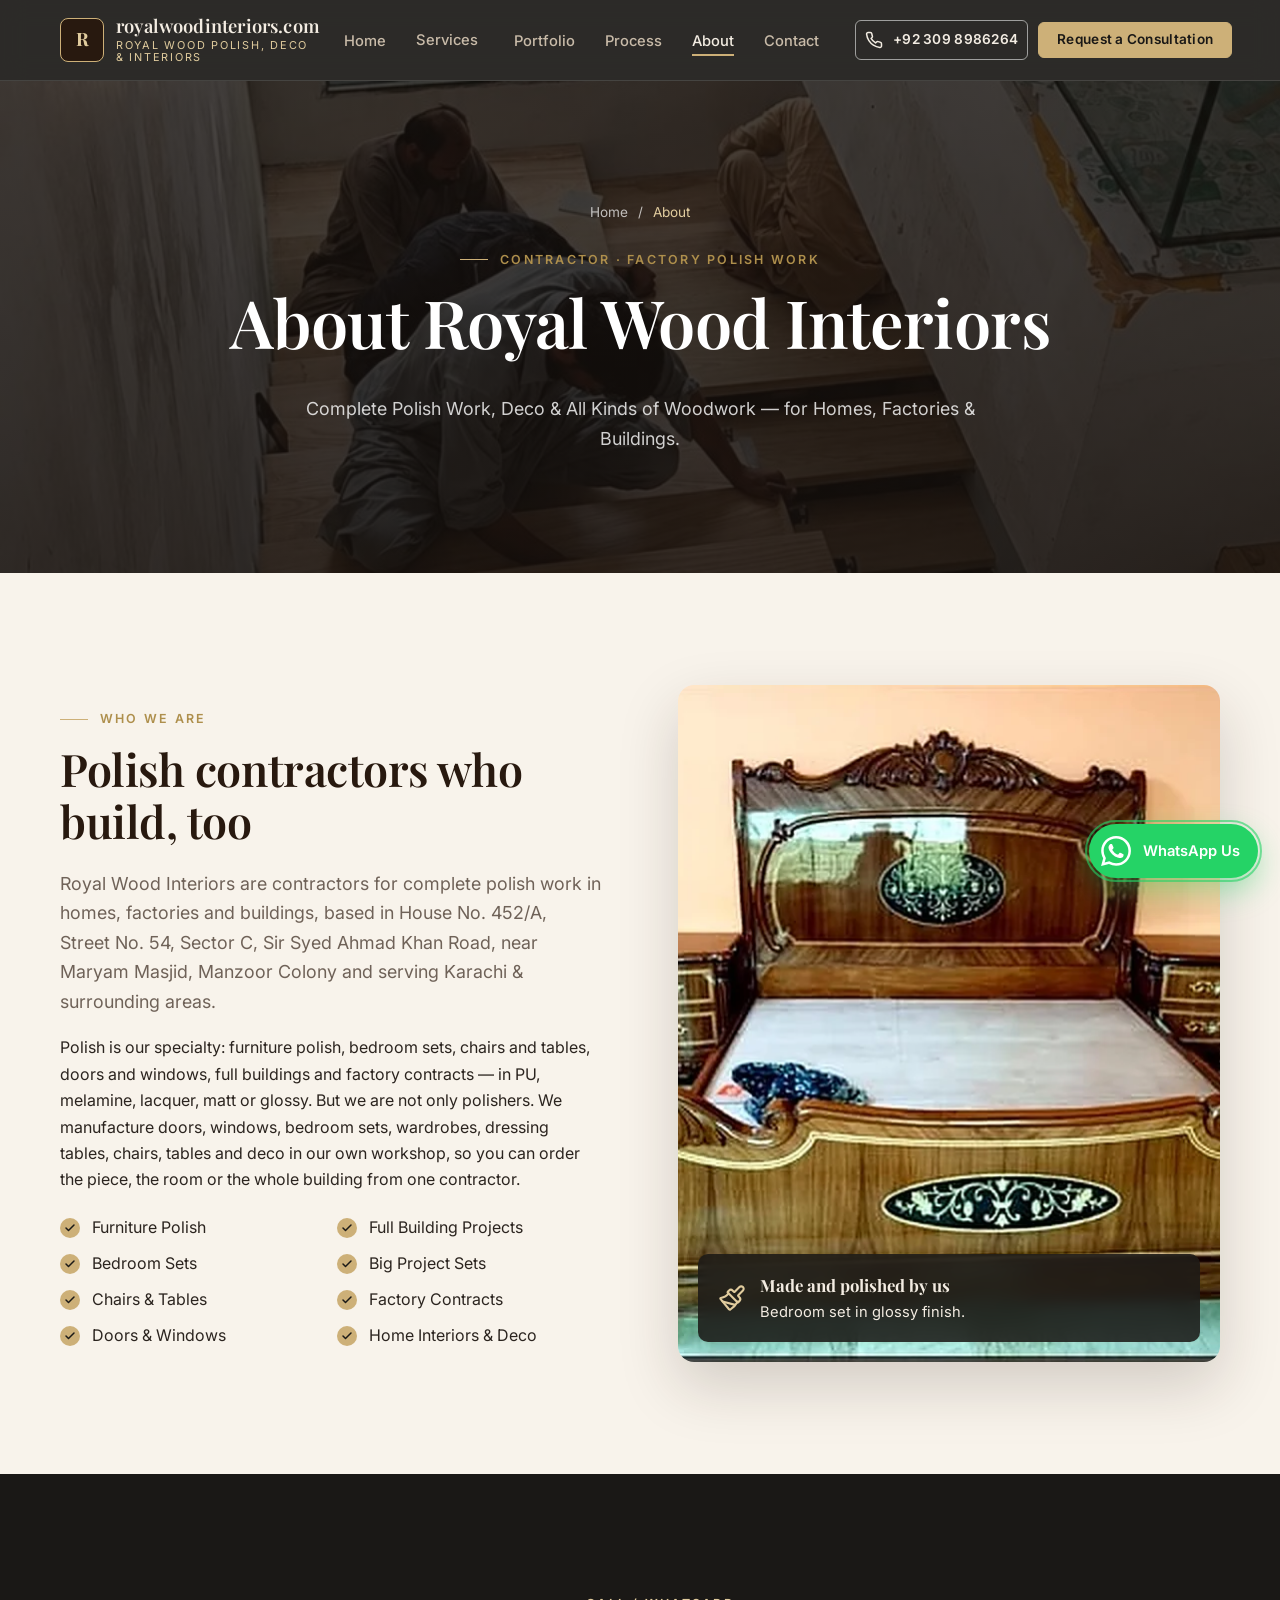
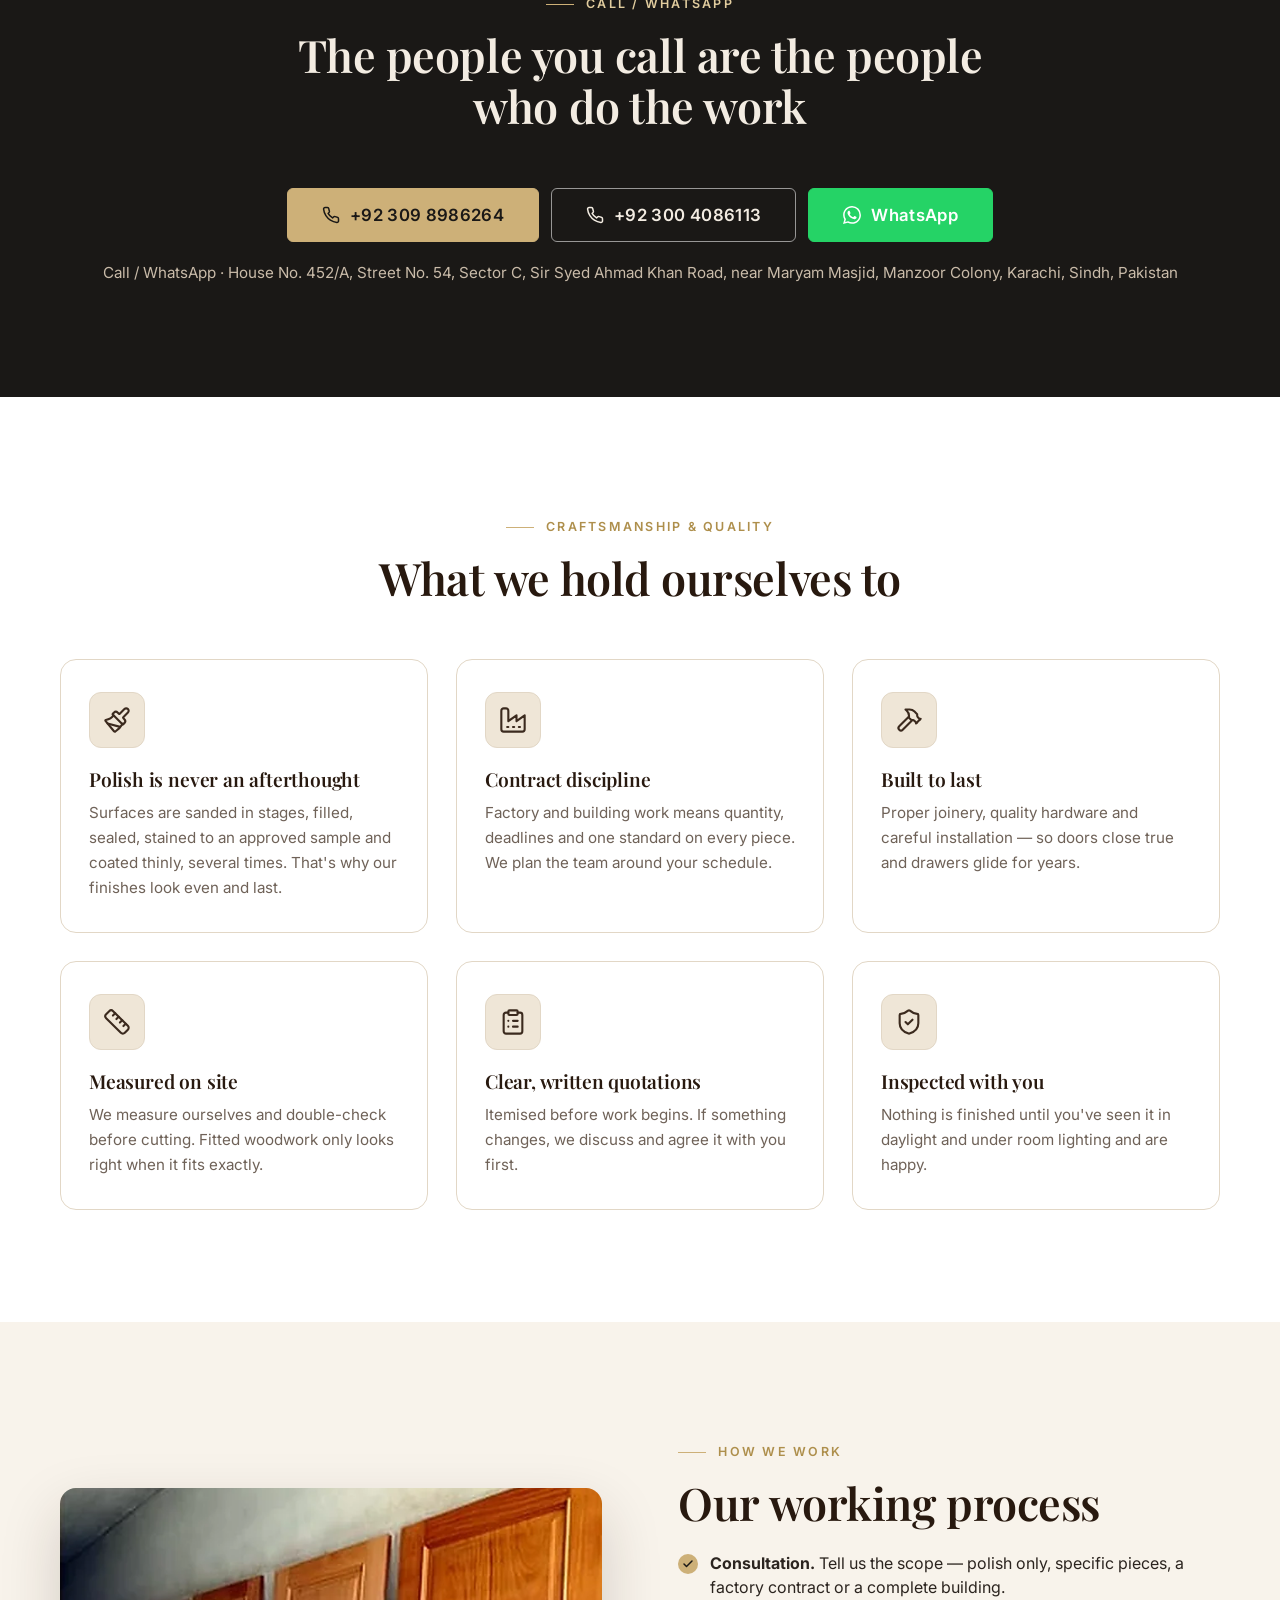
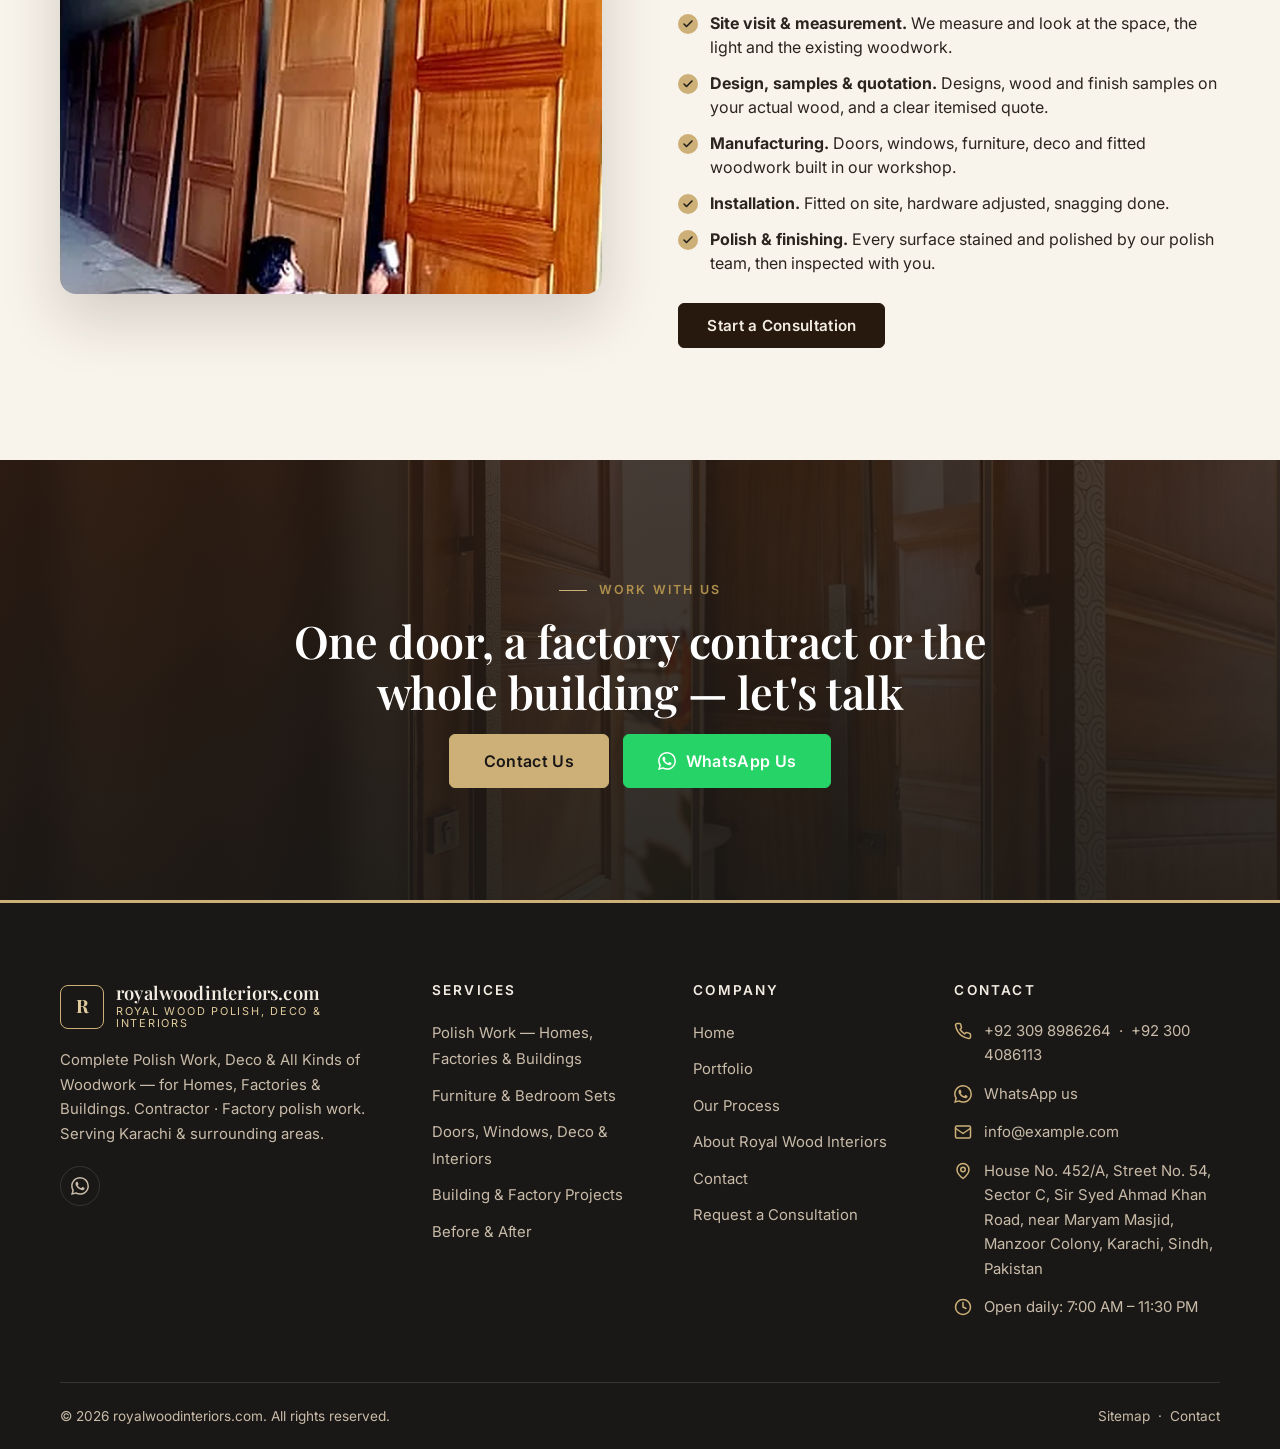
==== commit c3f354ba: "Set the workshop address and daily hours Address: House No. 452/A, Street No. 54, Sector C, Sir Syed" ====
--- a/about.html
+++ b/about.html
@@ -136,7 +136,7 @@
           <a class="btn btn-outline-light btn-lg" data-tel2 data-phone2 href="#"><svg aria-hidden="true"><use href="#i-phone"/></svg><span data-cfg="phone2Display">+92 300 4086113</span></a>
           <a class="btn btn-whatsapp btn-lg" data-wa href="#"><svg aria-hidden="true"><use href="#i-wa"/></svg>WhatsApp</a>
         </div>
-        <p class="owners-note">Call / WhatsApp · <span data-cfg-address>Manzoor Colony, Karachi, Sindh, Pakistan</span></p>
+        <p class="owners-note">Call / WhatsApp · <span data-cfg-address>House No. 452/A, Street No. 54, Sector C, Sir Syed Ahmad Khan Road, near Maryam Masjid, Manzoor Colony, Karachi, Sindh, Pakistan</span></p>
       </div>
     </section>
 
@@ -236,8 +236,8 @@
             <li><svg aria-hidden="true"><use href="#i-phone"/></svg><span class="phone-pair"><a data-tel href="#"><span data-cfg="phoneDisplay">+92 309 8986264</span></a><a data-tel2 data-phone2 href="#"><span data-cfg="phone2Display">+92 300 4086113</span></a></span></li>
             <li><svg aria-hidden="true"><use href="#i-wa"/></svg><a data-wa href="#">WhatsApp us</a></li>
             <li><svg aria-hidden="true"><use href="#i-mail"/></svg><a data-mail href="#"><span data-cfg="email">info@example.com</span></a></li>
-            <li><svg aria-hidden="true"><use href="#i-pin"/></svg><address data-cfg-address>Manzoor Colony, Karachi, Sindh, Pakistan</address></li>
-            <li><svg aria-hidden="true"><use href="#i-clock"/></svg><span data-cfg="hours">Mon – Sat: 9:00 AM – 8:00 PM</span></li>
+            <li><svg aria-hidden="true"><use href="#i-pin"/></svg><address data-cfg-address>House No. 452/A, Street No. 54, Sector C, Sir Syed Ahmad Khan Road, near Maryam Masjid, Manzoor Colony, Karachi, Sindh, Pakistan</address></li>
+            <li><svg aria-hidden="true"><use href="#i-clock"/></svg><span data-cfg="hours">Open daily: 7:00 AM – 11:30 PM</span></li>
           </ul>
         </div>
       </div>
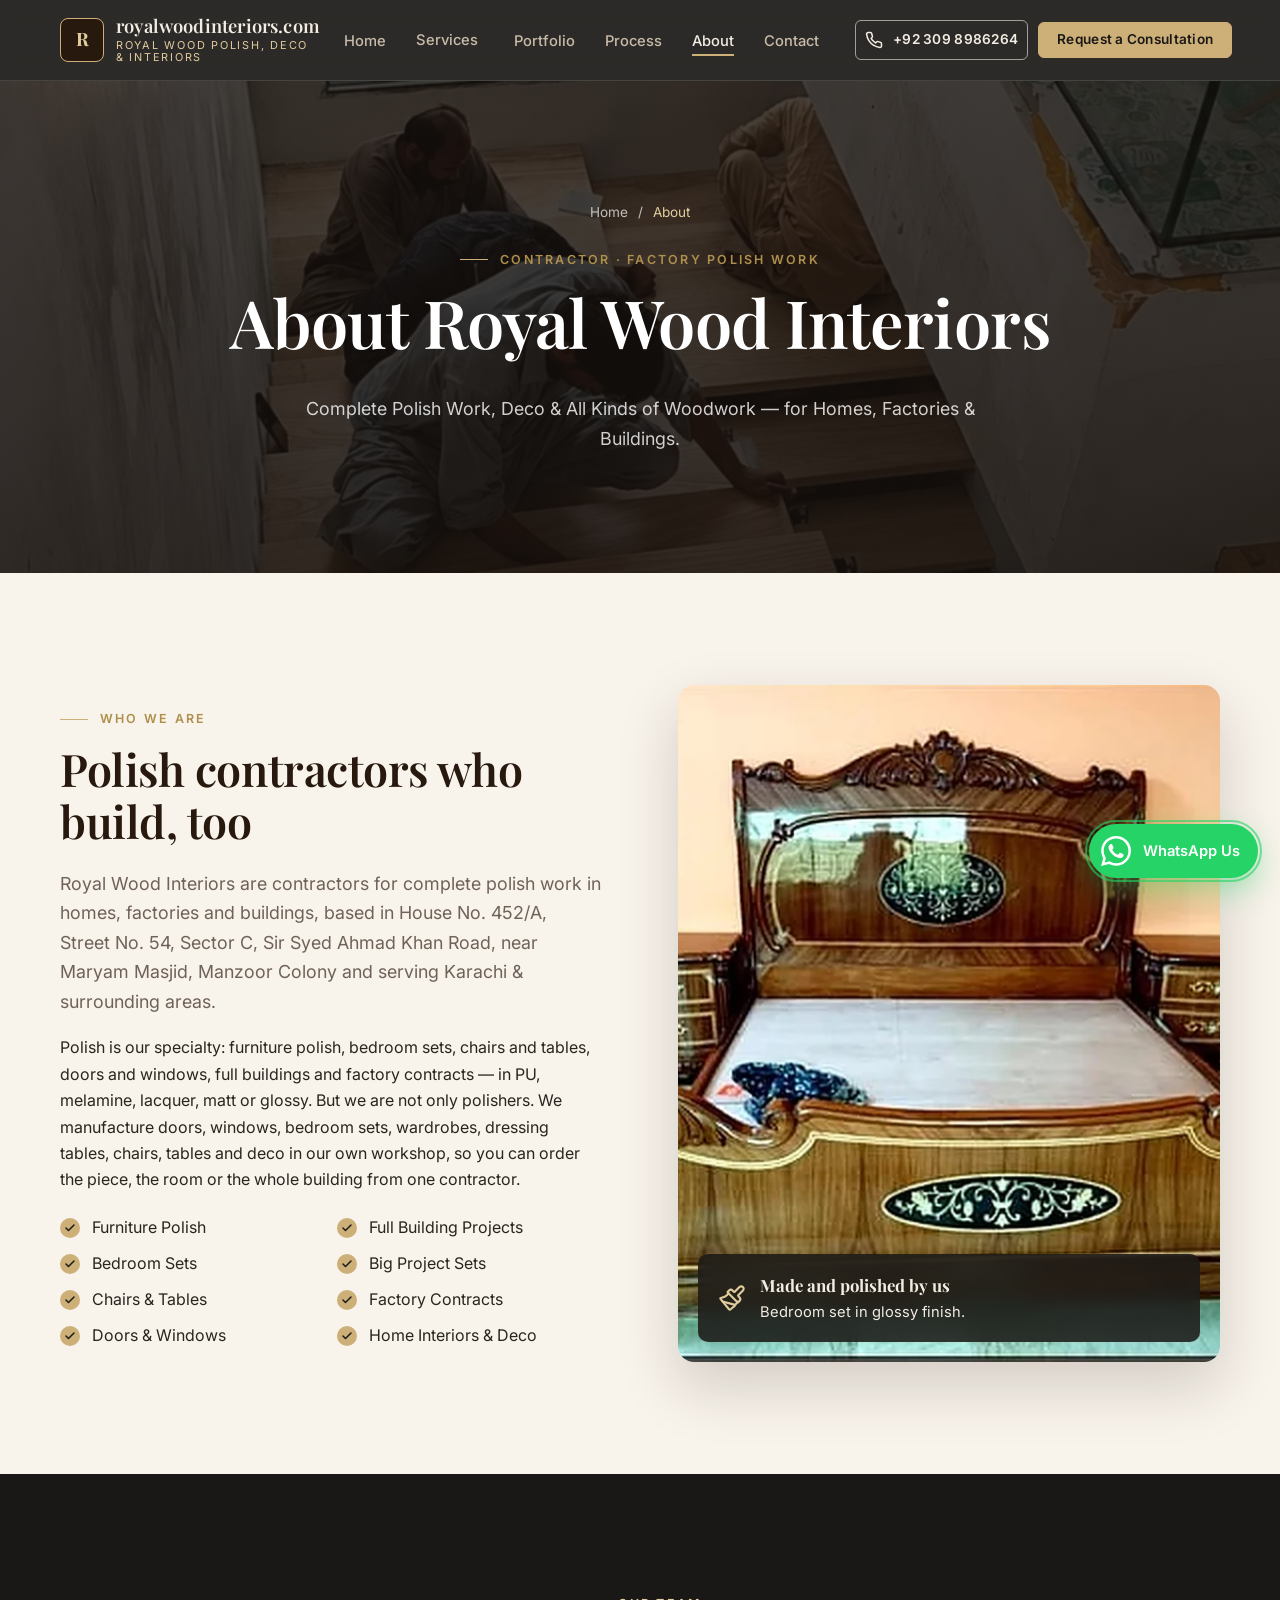
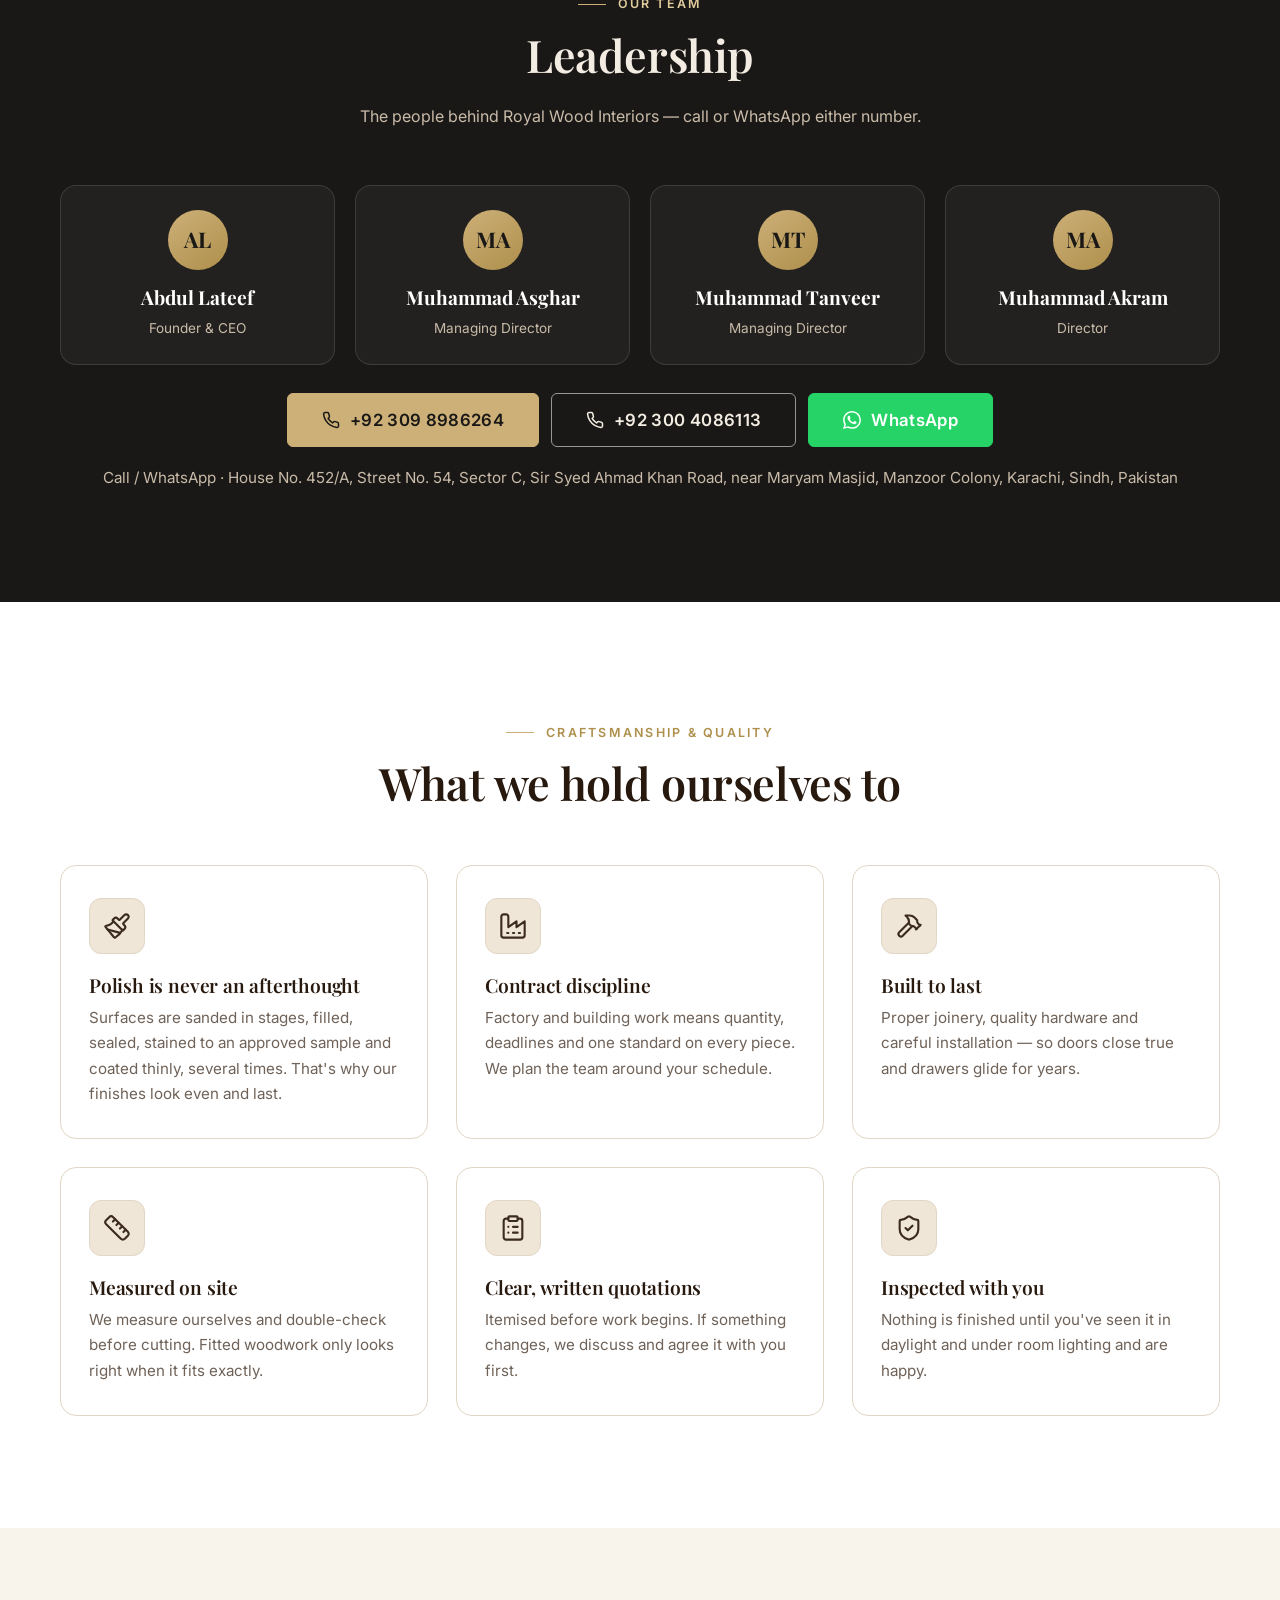
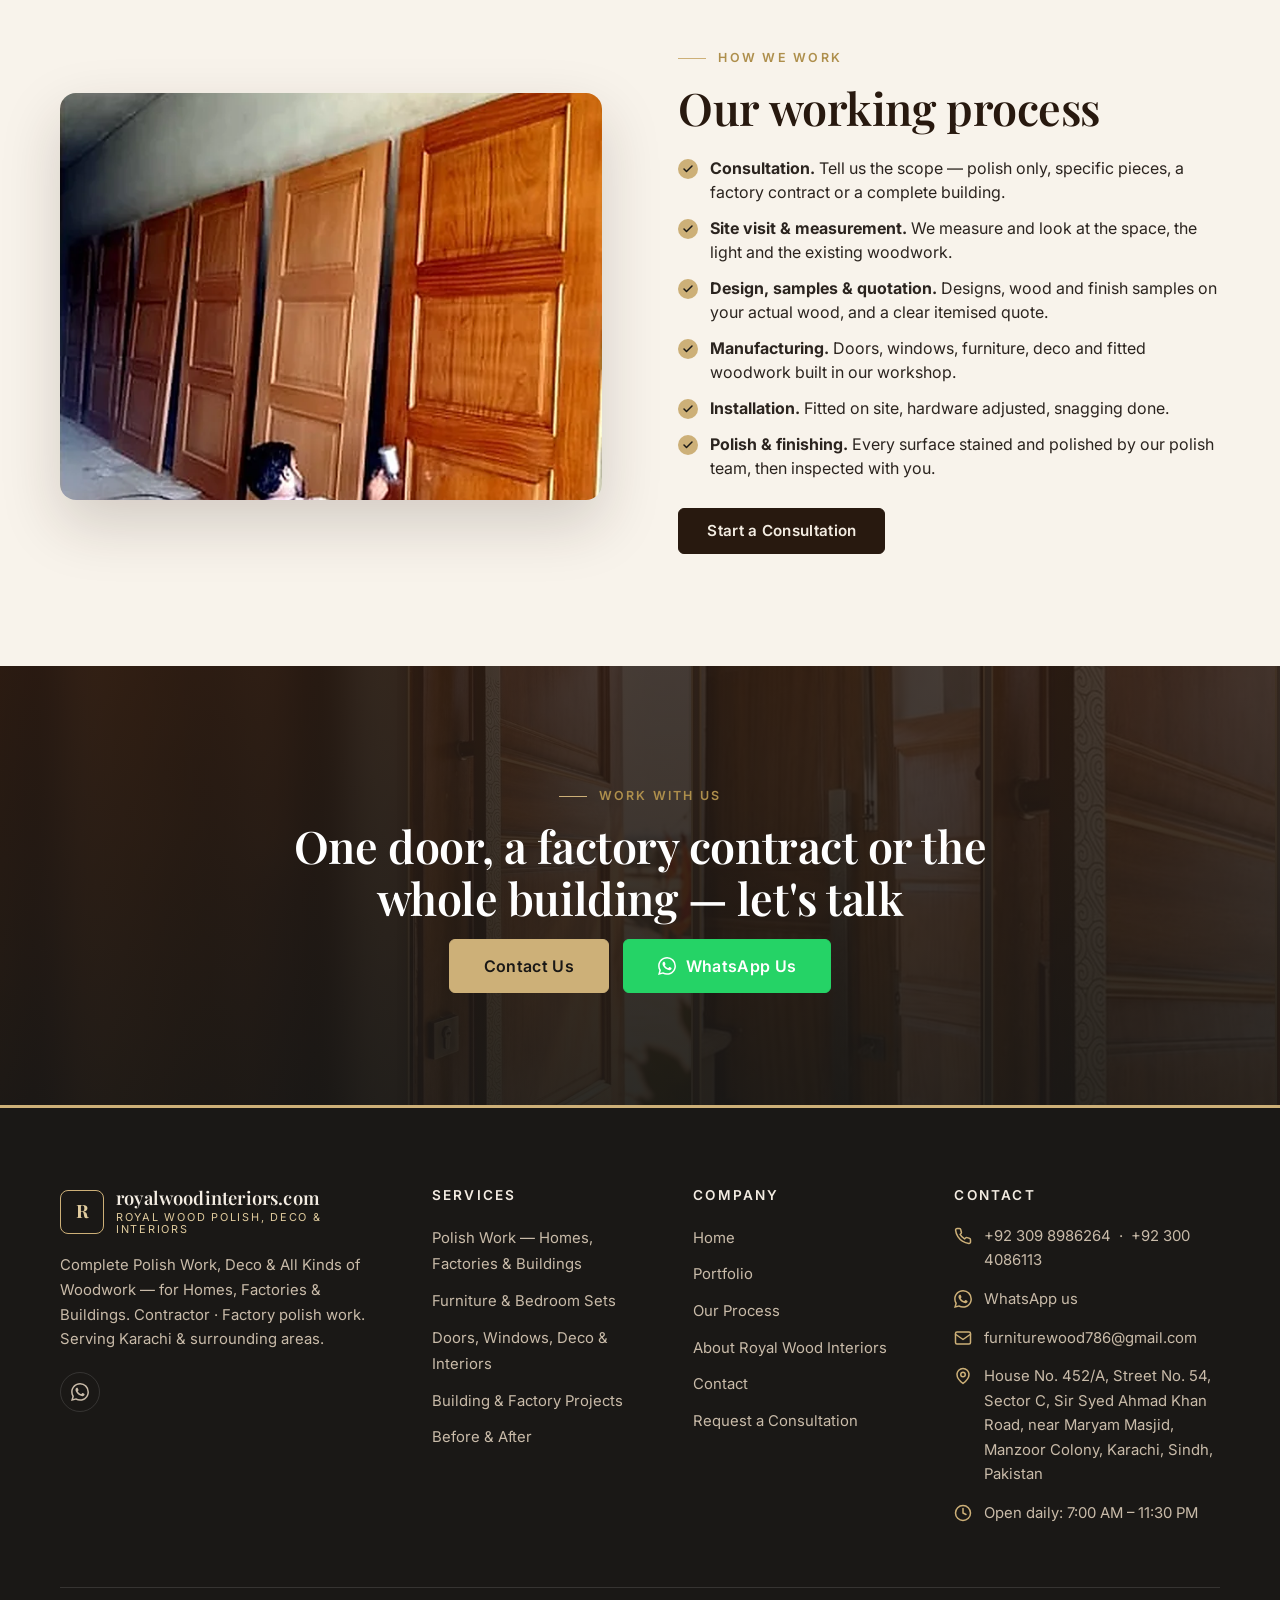
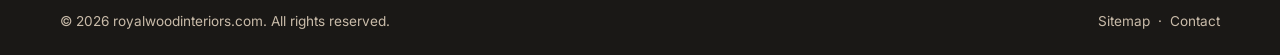
==== commit d5bc09c1: "Add leadership team and Gmail address config.js: team list (Abdul Lateef — Founder & CEO; Muhammad A" ====
--- a/about.html
+++ b/about.html
@@ -125,12 +125,14 @@
     </section>
 
     <!-- Owners -->
-    <section class="section bg-charcoal on-dark" id="owners" aria-labelledby="owners-title">
+    <section class="section bg-charcoal on-dark" id="owners" aria-labelledby="owners-title" data-team-section>
       <div class="container">
         <div class="section-head center reveal">
-          <span class="eyebrow">Call / WhatsApp</span>
-          <h2 id="owners-title">The people you call are the people who do the work</h2>
-        </div>
+          <span class="eyebrow">Our Team</span>
+          <h2 id="owners-title">Leadership</h2>
+          <p>The people behind Royal Wood Interiors — call or WhatsApp either number.</p>
+        </div>
+        <div class="owners-grid team reveal" data-team></div>
         <div class="owner-phones reveal reveal-delay-1">
           <a class="btn btn-primary btn-lg" data-tel href="#"><svg aria-hidden="true"><use href="#i-phone"/></svg><span data-cfg="phoneDisplay">+92 309 8986264</span></a>
           <a class="btn btn-outline-light btn-lg" data-tel2 data-phone2 href="#"><svg aria-hidden="true"><use href="#i-phone"/></svg><span data-cfg="phone2Display">+92 300 4086113</span></a>
@@ -235,7 +237,7 @@
           <ul class="footer-contact">
             <li><svg aria-hidden="true"><use href="#i-phone"/></svg><span class="phone-pair"><a data-tel href="#"><span data-cfg="phoneDisplay">+92 309 8986264</span></a><a data-tel2 data-phone2 href="#"><span data-cfg="phone2Display">+92 300 4086113</span></a></span></li>
             <li><svg aria-hidden="true"><use href="#i-wa"/></svg><a data-wa href="#">WhatsApp us</a></li>
-            <li><svg aria-hidden="true"><use href="#i-mail"/></svg><a data-mail href="#"><span data-cfg="email">info@example.com</span></a></li>
+            <li><svg aria-hidden="true"><use href="#i-mail"/></svg><a data-mail href="#"><span data-cfg="email">furniturewood786@gmail.com</span></a></li>
             <li><svg aria-hidden="true"><use href="#i-pin"/></svg><address data-cfg-address>House No. 452/A, Street No. 54, Sector C, Sir Syed Ahmad Khan Road, near Maryam Masjid, Manzoor Colony, Karachi, Sindh, Pakistan</address></li>
             <li><svg aria-hidden="true"><use href="#i-clock"/></svg><span data-cfg="hours">Open daily: 7:00 AM – 11:30 PM</span></li>
           </ul>
--- a/css/styles.css
+++ b/css/styles.css
@@ -883,3 +883,9 @@
   .owner { padding: 18px; }
   .hire-grid.cols-4 { grid-template-columns: 1fr 1fr; }
 }
+
+/* Leadership team grid (filled from config.team) */
+.owners-grid.team { grid-template-columns: repeat(4, 1fr); }
+.owners-grid.team .owner { flex-direction: column; text-align: center; gap: 12px; }
+@media (max-width: 1024px) { .owners-grid.team { grid-template-columns: repeat(2, 1fr); } }
+@media (max-width: 600px) { .owners-grid.team { grid-template-columns: 1fr; } }
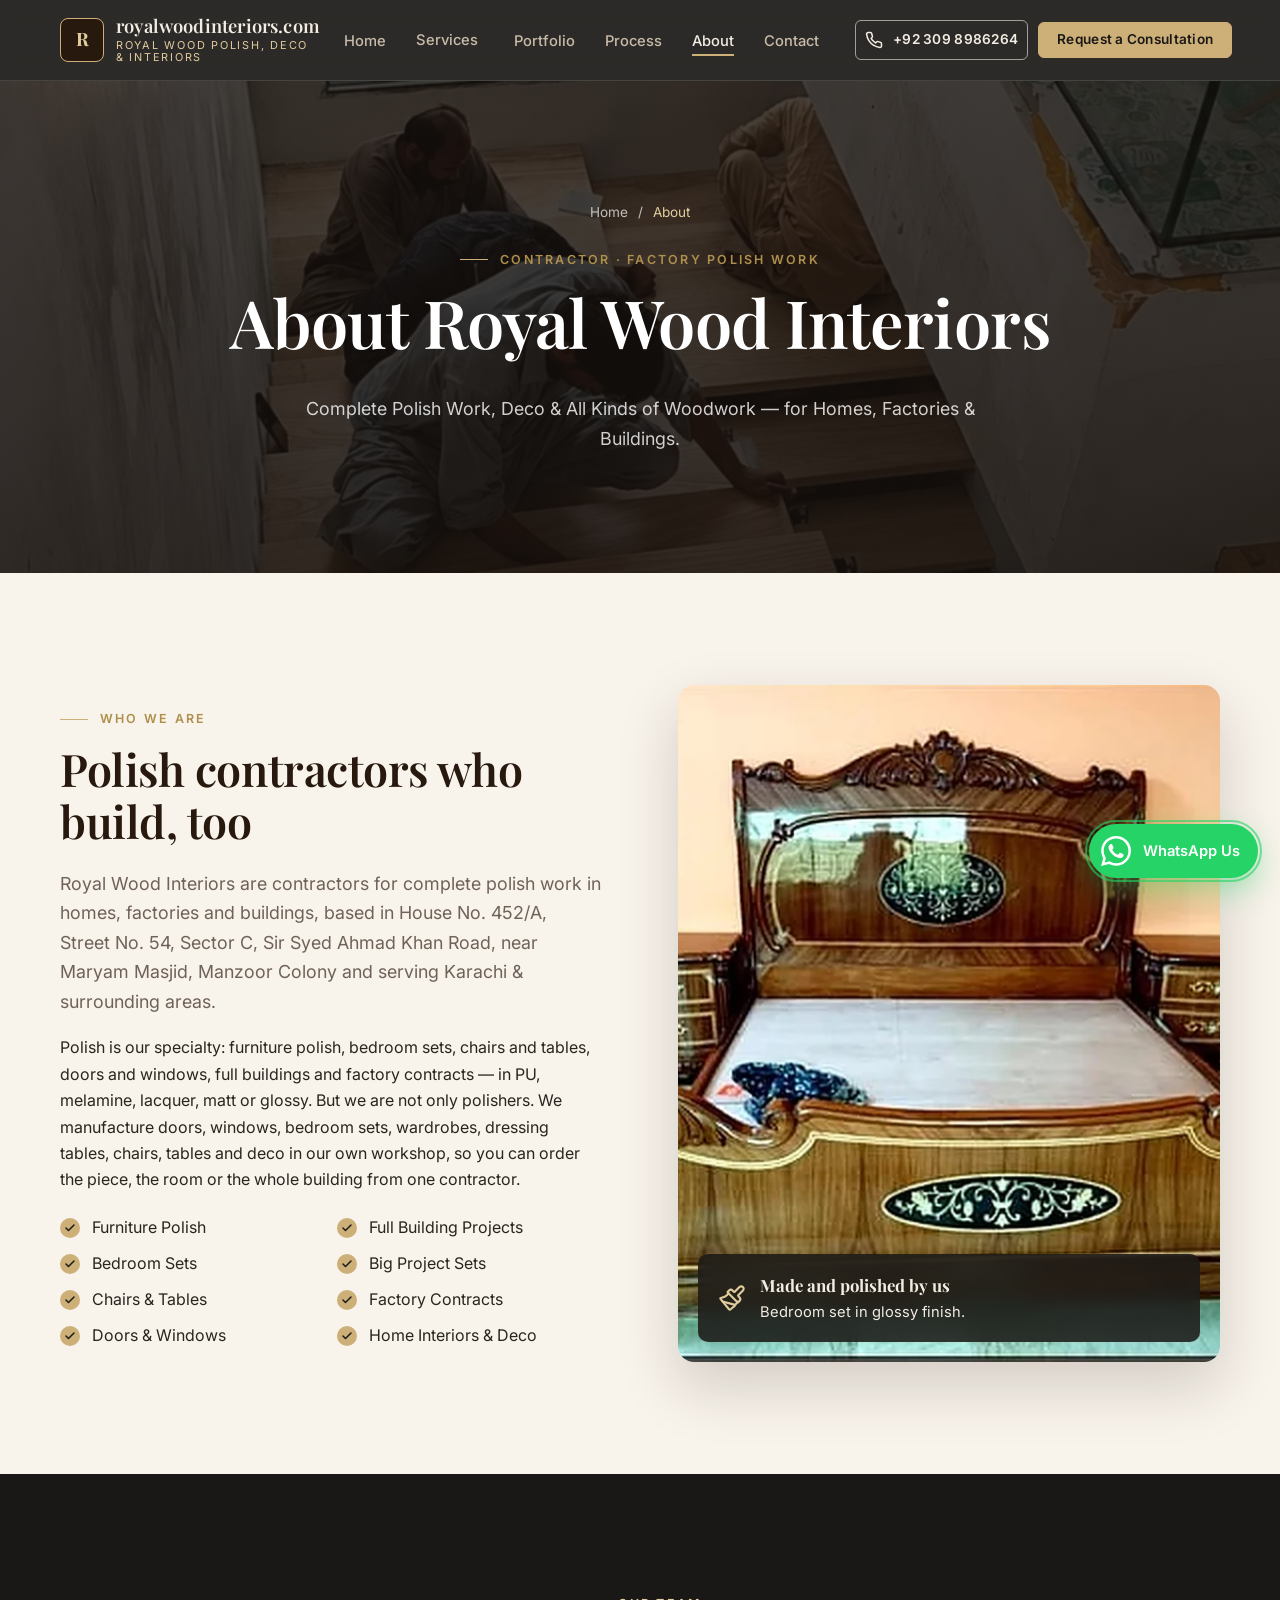
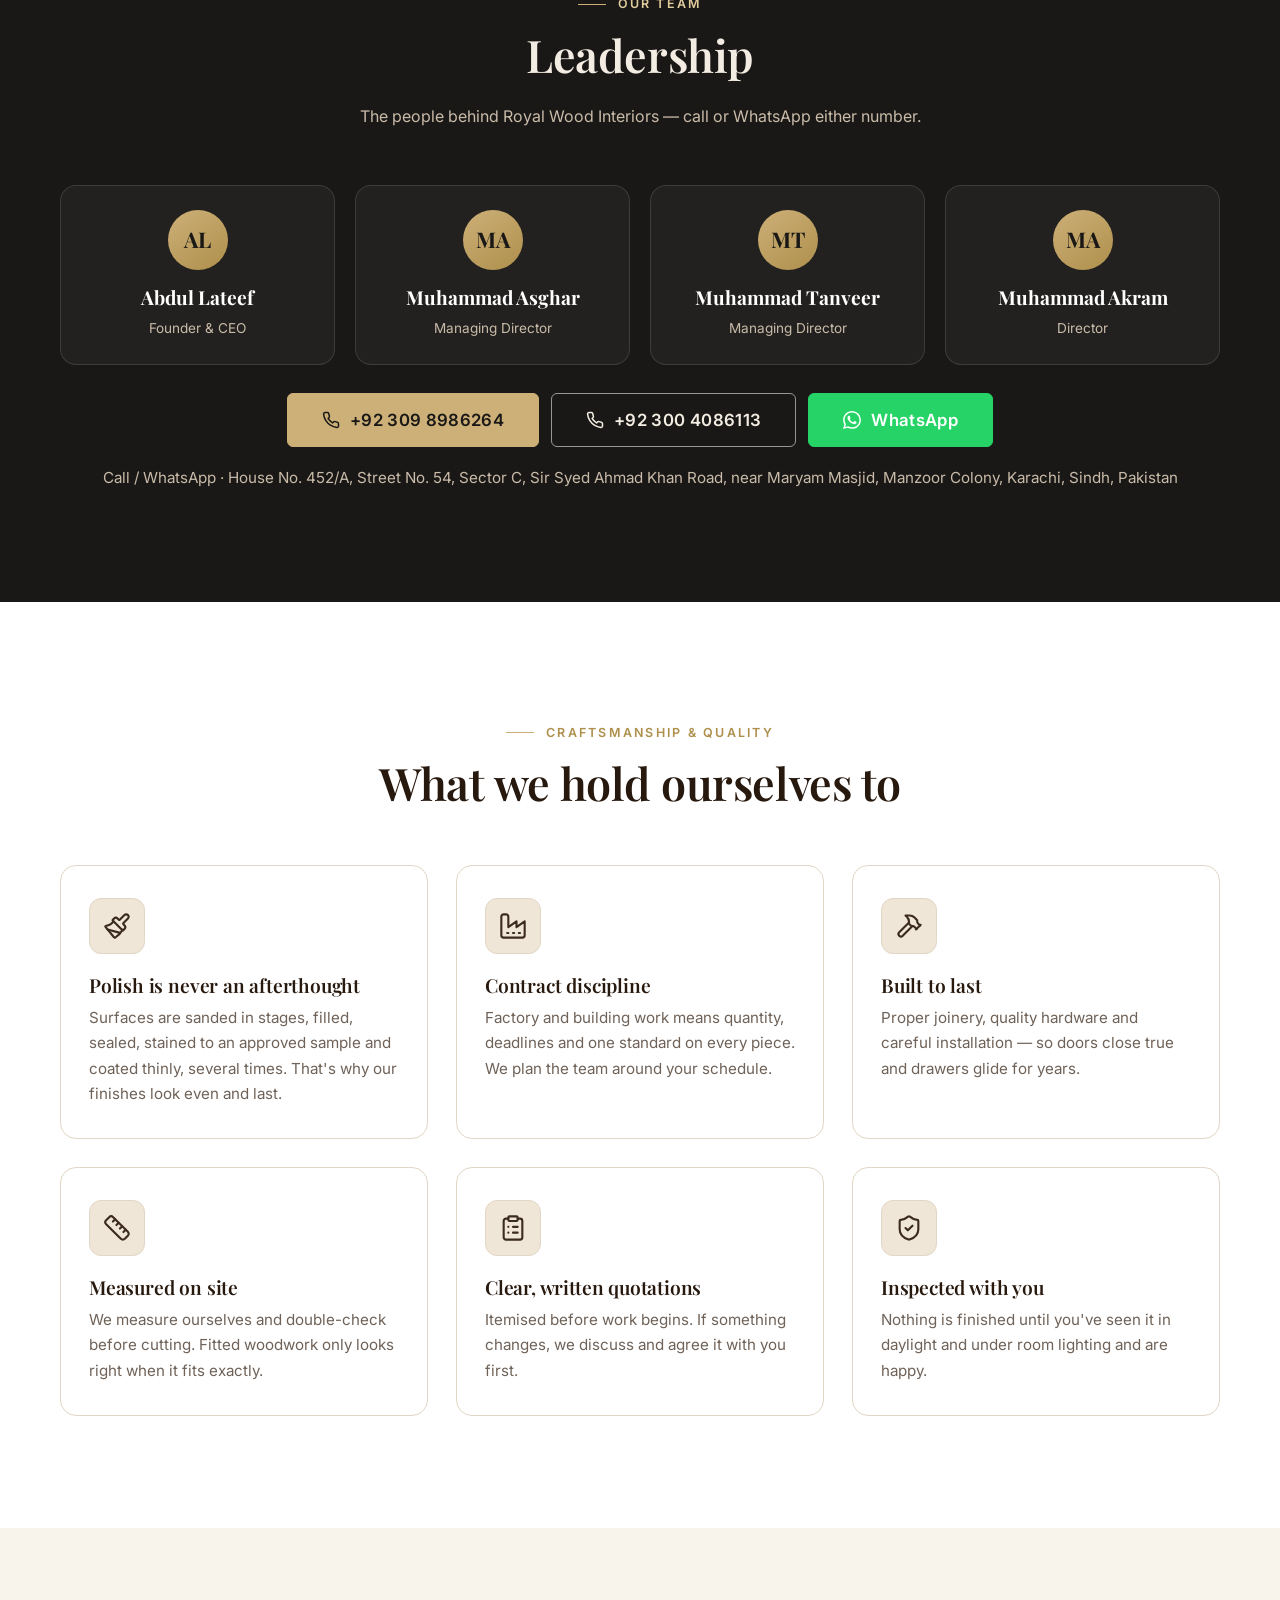
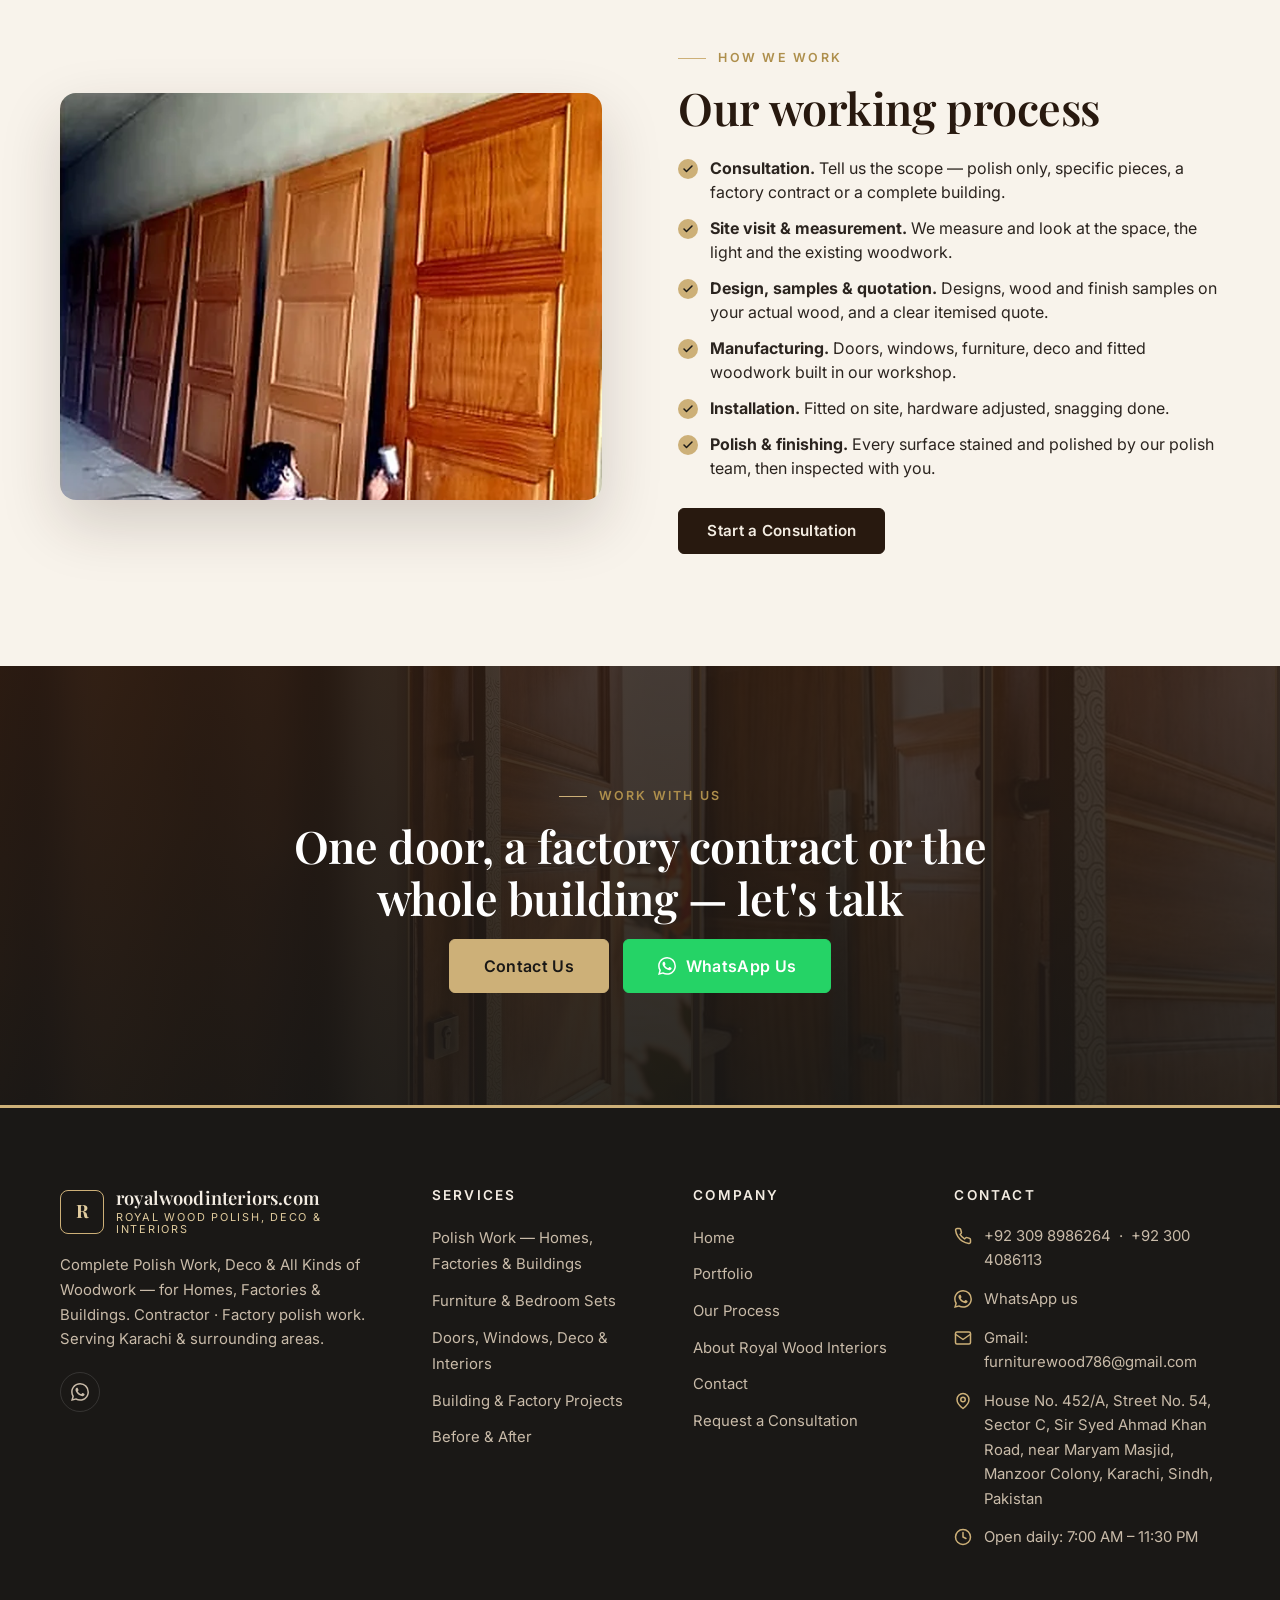
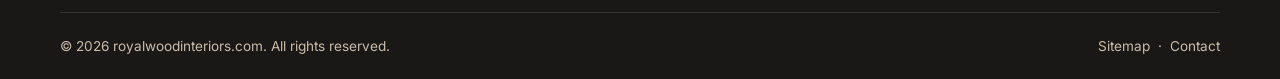
==== commit fc6b937b: "Label the footer email as Gmail and bump cache version to 3.1 Co-Authored-By: Claude Fable 5.1 <nore" ====
--- a/about.html
+++ b/about.html
@@ -16,7 +16,7 @@
   <link rel="preconnect" href="https://fonts.googleapis.com">
   <link rel="preconnect" href="https://fonts.gstatic.com" crossorigin>
   <link href="https://fonts.googleapis.com/css2?family=Playfair+Display:ital,wght@0,500;0,600;0,700;1,500&family=Inter:wght@400;500;600&display=swap" rel="stylesheet">
-  <link rel="stylesheet" href="css/styles.css?v=3.0">
+  <link rel="stylesheet" href="css/styles.css?v=3.1">
 </head>
 <body>
   <a class="skip-link" href="#main">Skip to content</a>
@@ -237,7 +237,7 @@
           <ul class="footer-contact">
             <li><svg aria-hidden="true"><use href="#i-phone"/></svg><span class="phone-pair"><a data-tel href="#"><span data-cfg="phoneDisplay">+92 309 8986264</span></a><a data-tel2 data-phone2 href="#"><span data-cfg="phone2Display">+92 300 4086113</span></a></span></li>
             <li><svg aria-hidden="true"><use href="#i-wa"/></svg><a data-wa href="#">WhatsApp us</a></li>
-            <li><svg aria-hidden="true"><use href="#i-mail"/></svg><a data-mail href="#"><span data-cfg="email">furniturewood786@gmail.com</span></a></li>
+            <li><svg aria-hidden="true"><use href="#i-mail"/></svg><span>Gmail: <a data-mail href="#"><span data-cfg="email">furniturewood786@gmail.com</span></a></span></li>
             <li><svg aria-hidden="true"><use href="#i-pin"/></svg><address data-cfg-address>House No. 452/A, Street No. 54, Sector C, Sir Syed Ahmad Khan Road, near Maryam Masjid, Manzoor Colony, Karachi, Sindh, Pakistan</address></li>
             <li><svg aria-hidden="true"><use href="#i-clock"/></svg><span data-cfg="hours">Open daily: 7:00 AM – 11:30 PM</span></li>
           </ul>
@@ -253,8 +253,8 @@
   <a class="wa-float" data-wa href="#" aria-label="Chat with us on WhatsApp"><svg aria-hidden="true"><use href="#i-wa"/></svg><span>WhatsApp Us</span></a>
   <button class="to-top" aria-label="Back to top"><svg aria-hidden="true"><use href="#i-up"/></svg></button>
 
-  <script src="js/config.js?v=3.0"></script>
-  <script src="js/main.js?v=3.0"></script>
+  <script src="js/config.js?v=3.1"></script>
+  <script src="js/main.js?v=3.1"></script>
 
 </body>
 </html>
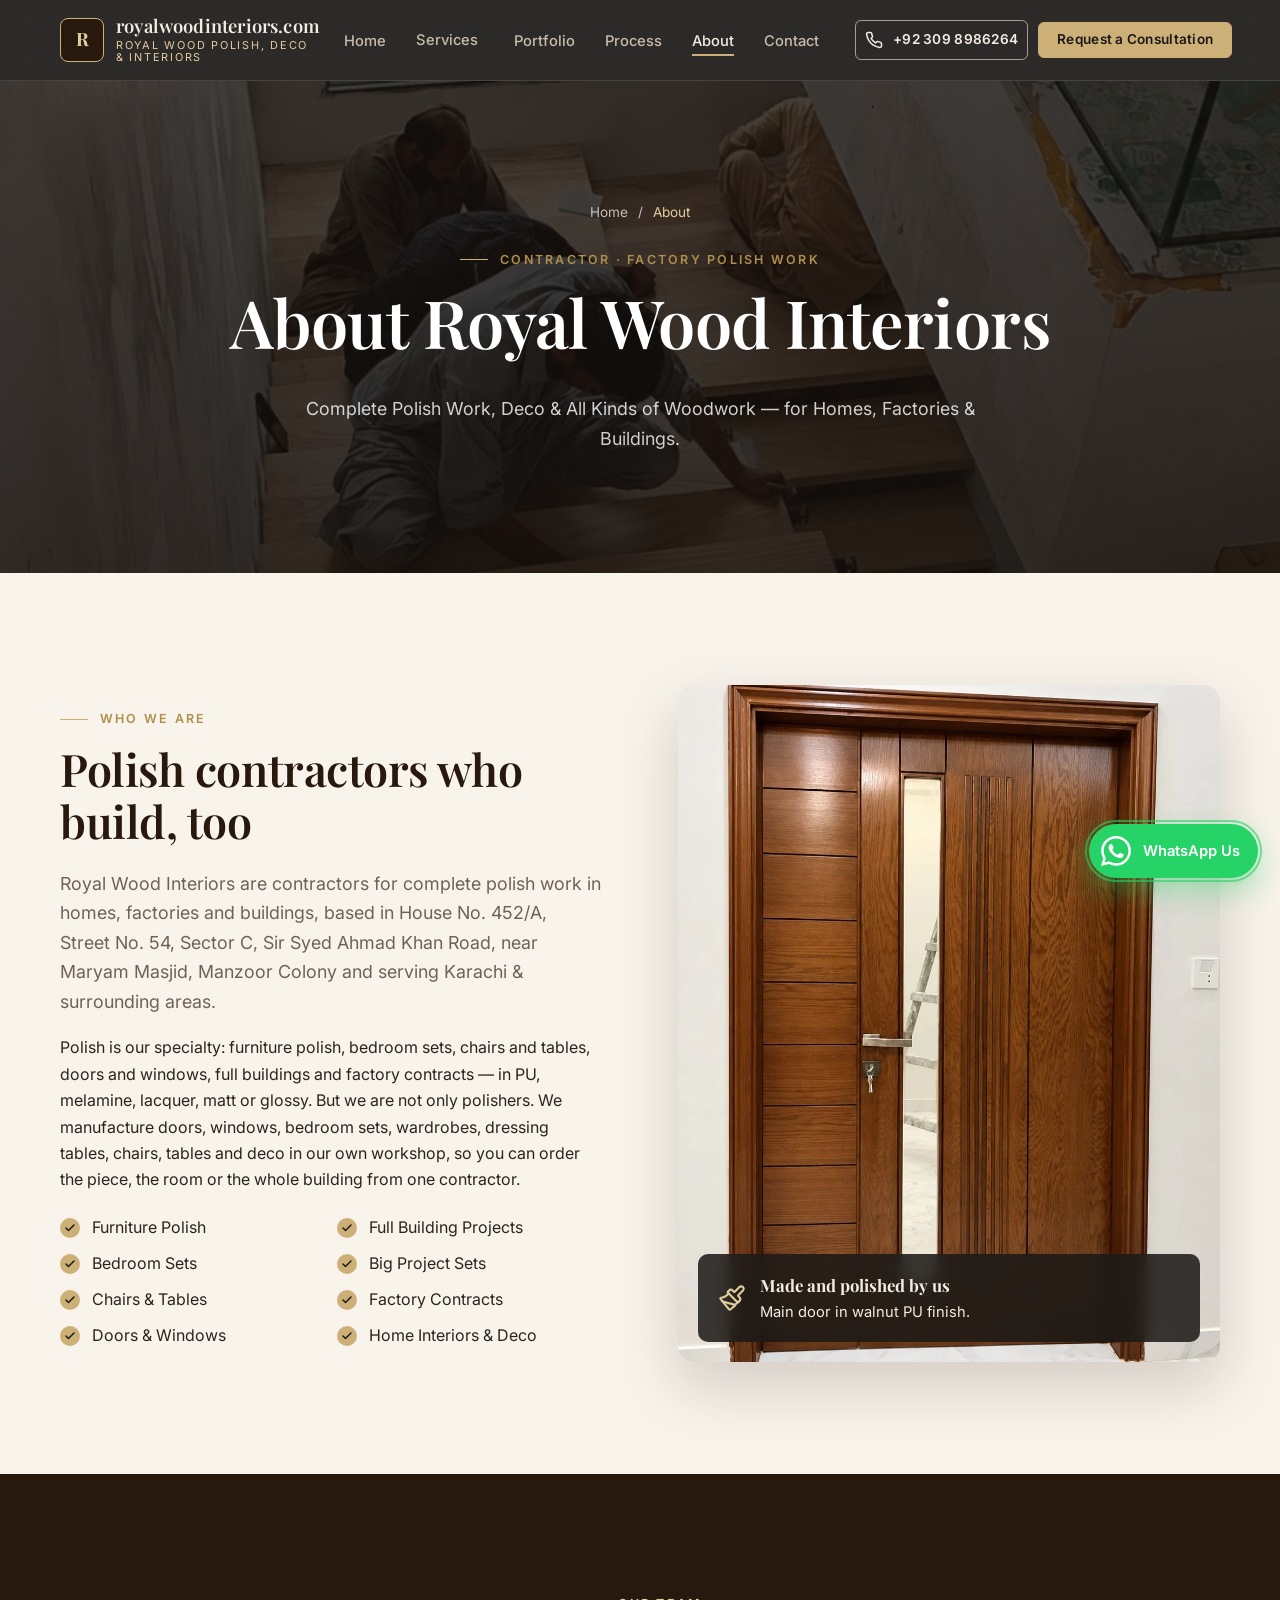
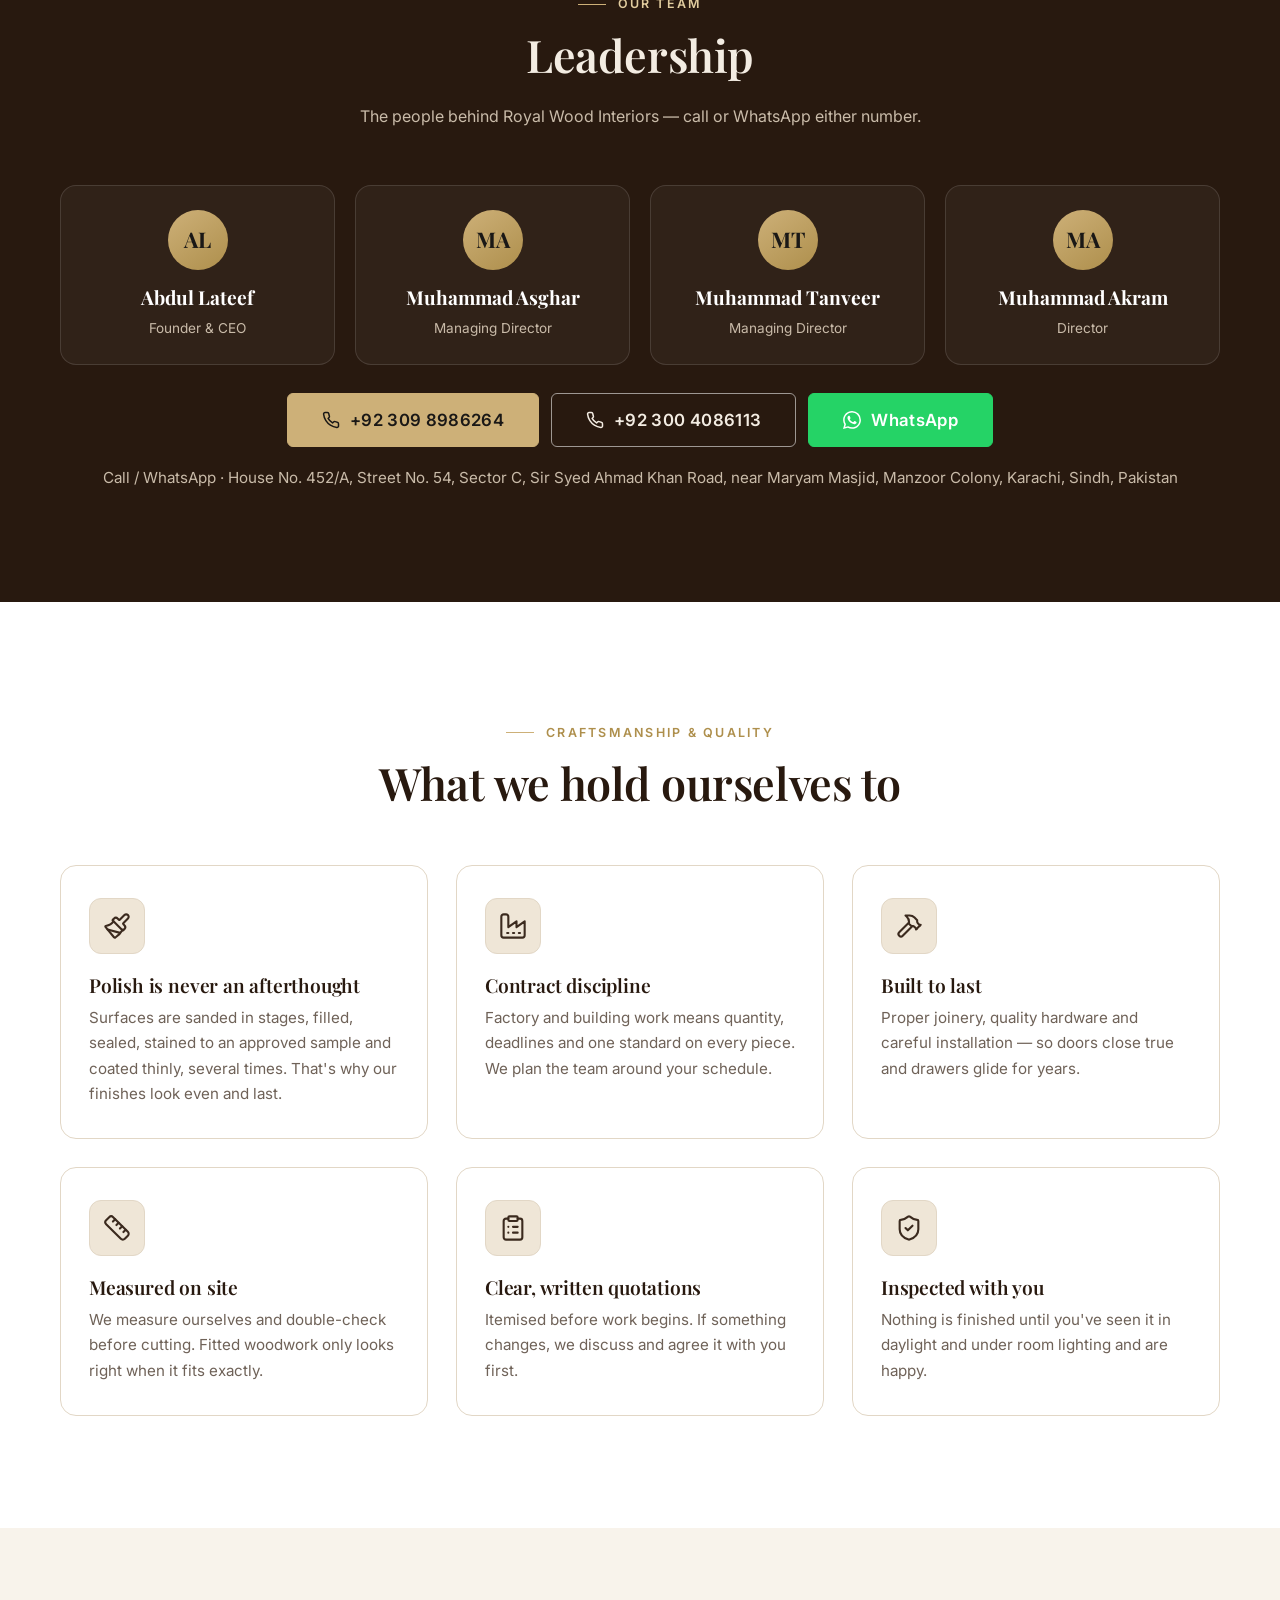
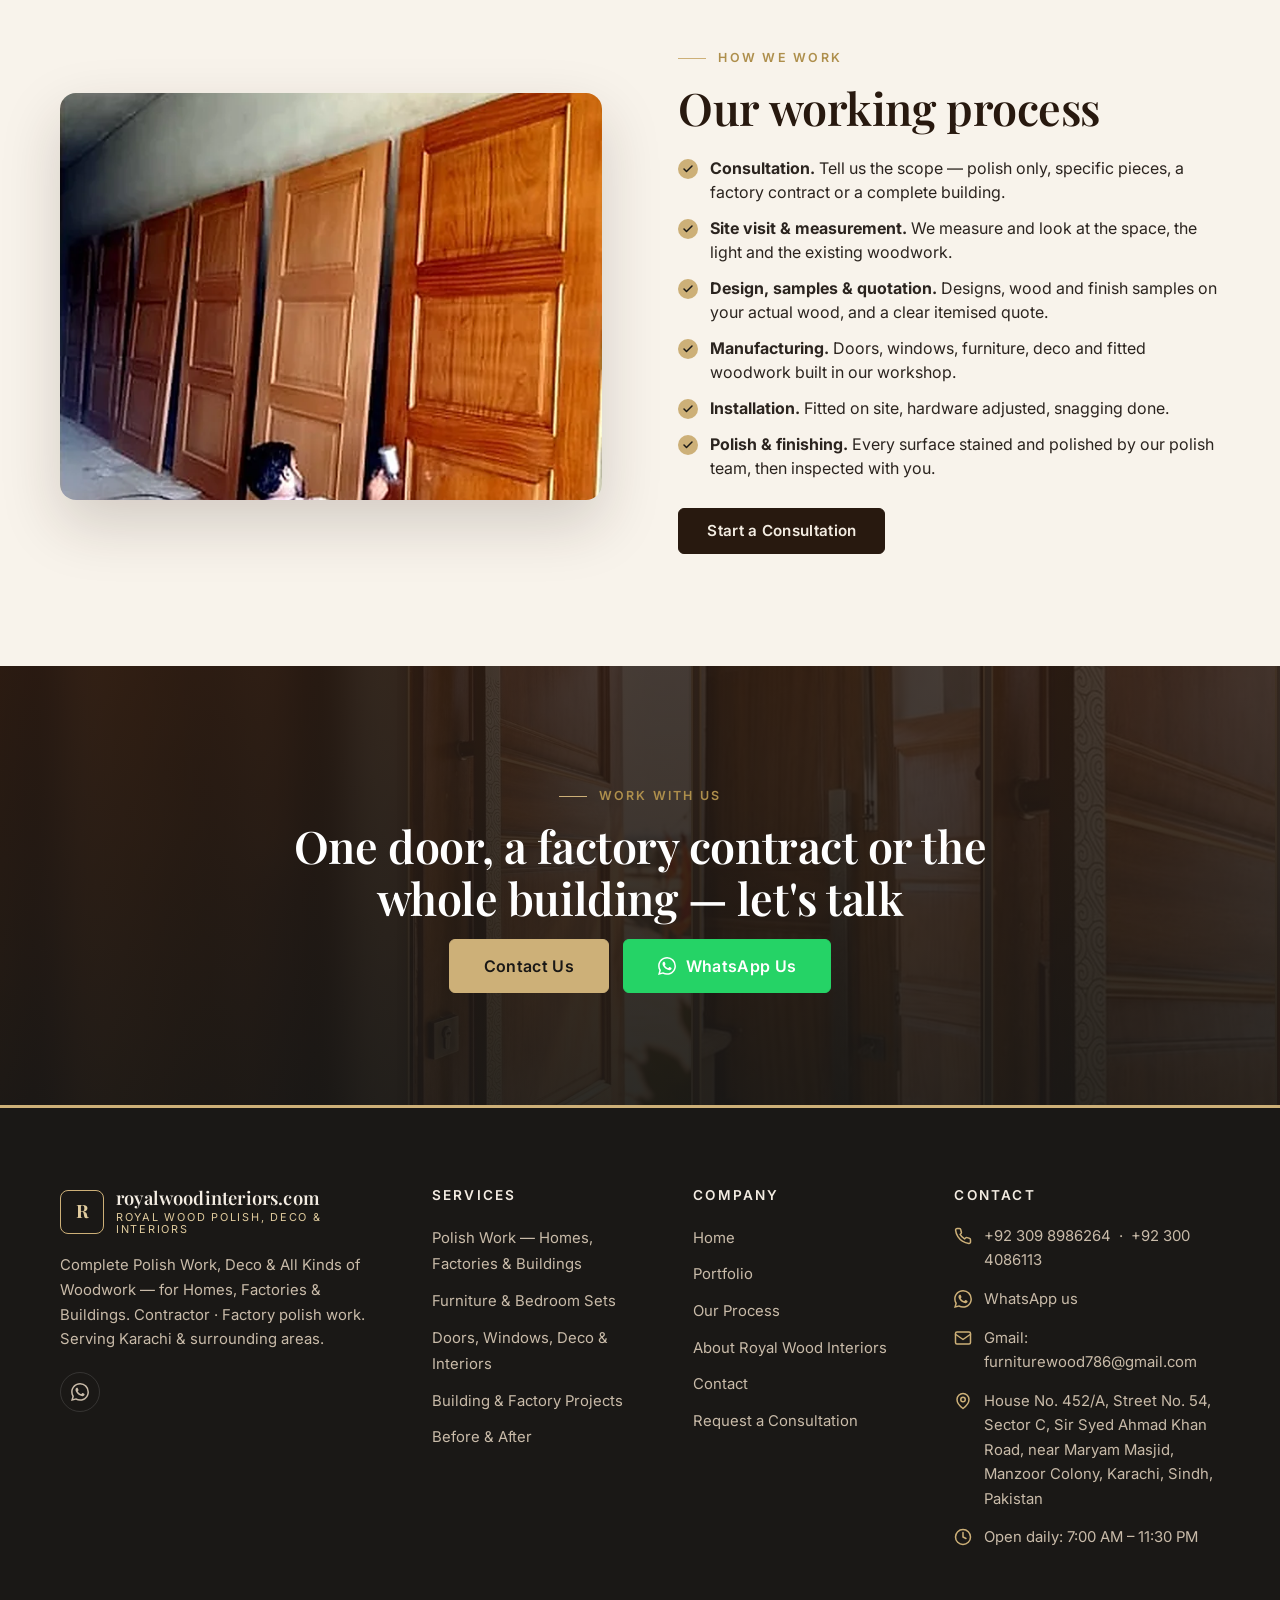
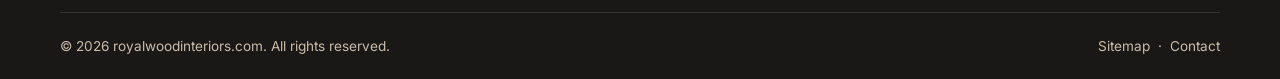
==== commit 2b0dde6f: "Restore the earlier section colour rhythm; keep low-res flyer crops to small cards - Remove the blac" ====
--- a/about.html
+++ b/about.html
@@ -117,15 +117,15 @@
             </ul>
           </div>
           <div class="split-media reveal reveal-delay-1">
-            <img src="assets/images/bedroom-set.webp" alt="Carved wooden bedroom set made and polished glossy by Royal Wood Interiors" loading="lazy">
-            <div class="float-card"><svg aria-hidden="true"><use href="#i-brush"/></svg><div><strong>Made and polished by us</strong>Bedroom set in glossy finish.</div></div>
+            <img src="assets/images/door-polished-walnut.webp" alt="Solid wood main door made and polished in deep walnut by Royal Wood Interiors" loading="lazy">
+            <div class="float-card"><svg aria-hidden="true"><use href="#i-brush"/></svg><div><strong>Made and polished by us</strong>Main door in walnut PU finish.</div></div>
           </div>
         </div>
       </div>
     </section>
 
     <!-- Owners -->
-    <section class="section bg-charcoal on-dark" id="owners" aria-labelledby="owners-title" data-team-section>
+    <section class="section bg-walnut on-dark" id="owners" aria-labelledby="owners-title" data-team-section>
       <div class="container">
         <div class="section-head center reveal">
           <span class="eyebrow">Our Team</span>
--- a/css/styles.css
+++ b/css/styles.css
@@ -889,3 +889,9 @@
 .owners-grid.team .owner { flex-direction: column; text-align: center; gap: 12px; }
 @media (max-width: 1024px) { .owners-grid.team { grid-template-columns: repeat(2, 1fr); } }
 @media (max-width: 600px) { .owners-grid.team { grid-template-columns: 1fr; } }
+
+/* Team band on light backgrounds */
+.bg-cream .owners-note, .bg-white .owners-note, .bg-cream-deep .owners-note { color: var(--text-muted); }
+.bg-cream-deep .owner { background: var(--surface); border-color: var(--line); }
+.bg-cream-deep .owner strong { color: var(--walnut-deep); }
+.bg-cream-deep .owner span { color: var(--text-muted); }
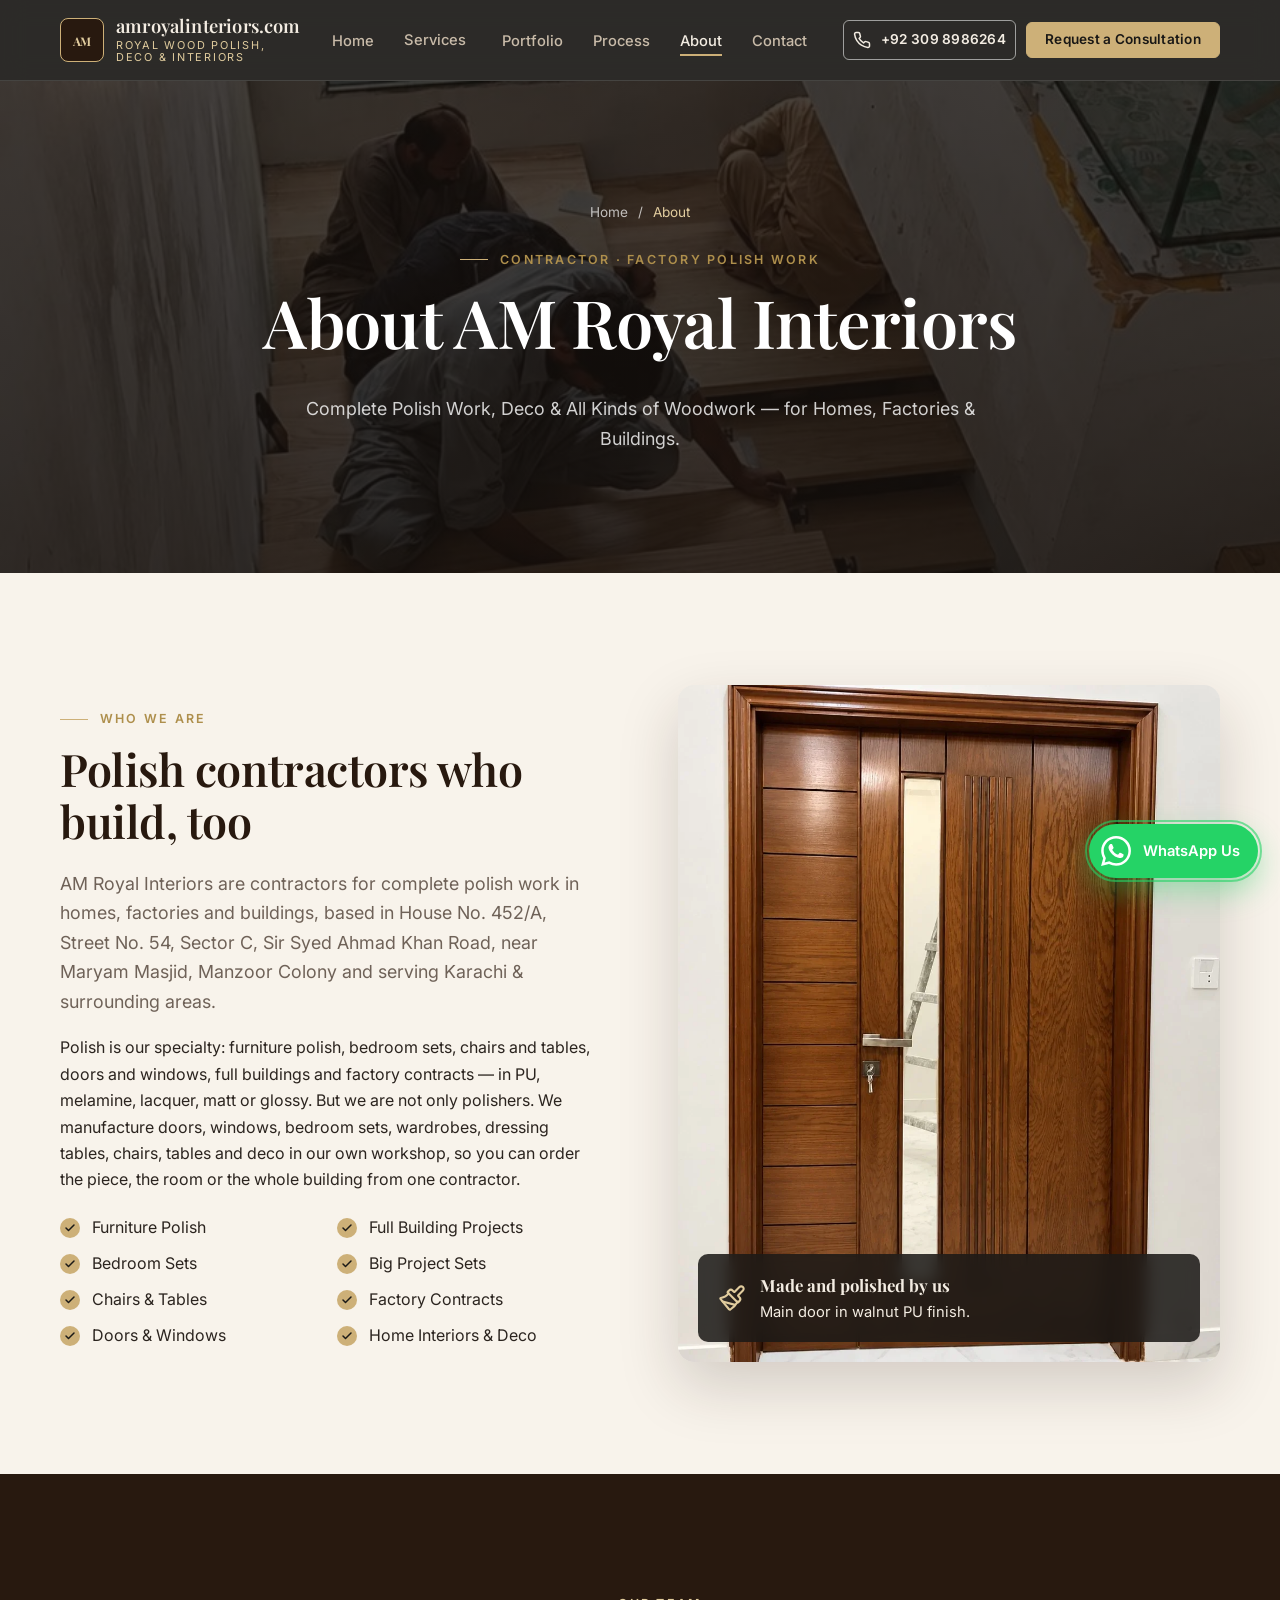
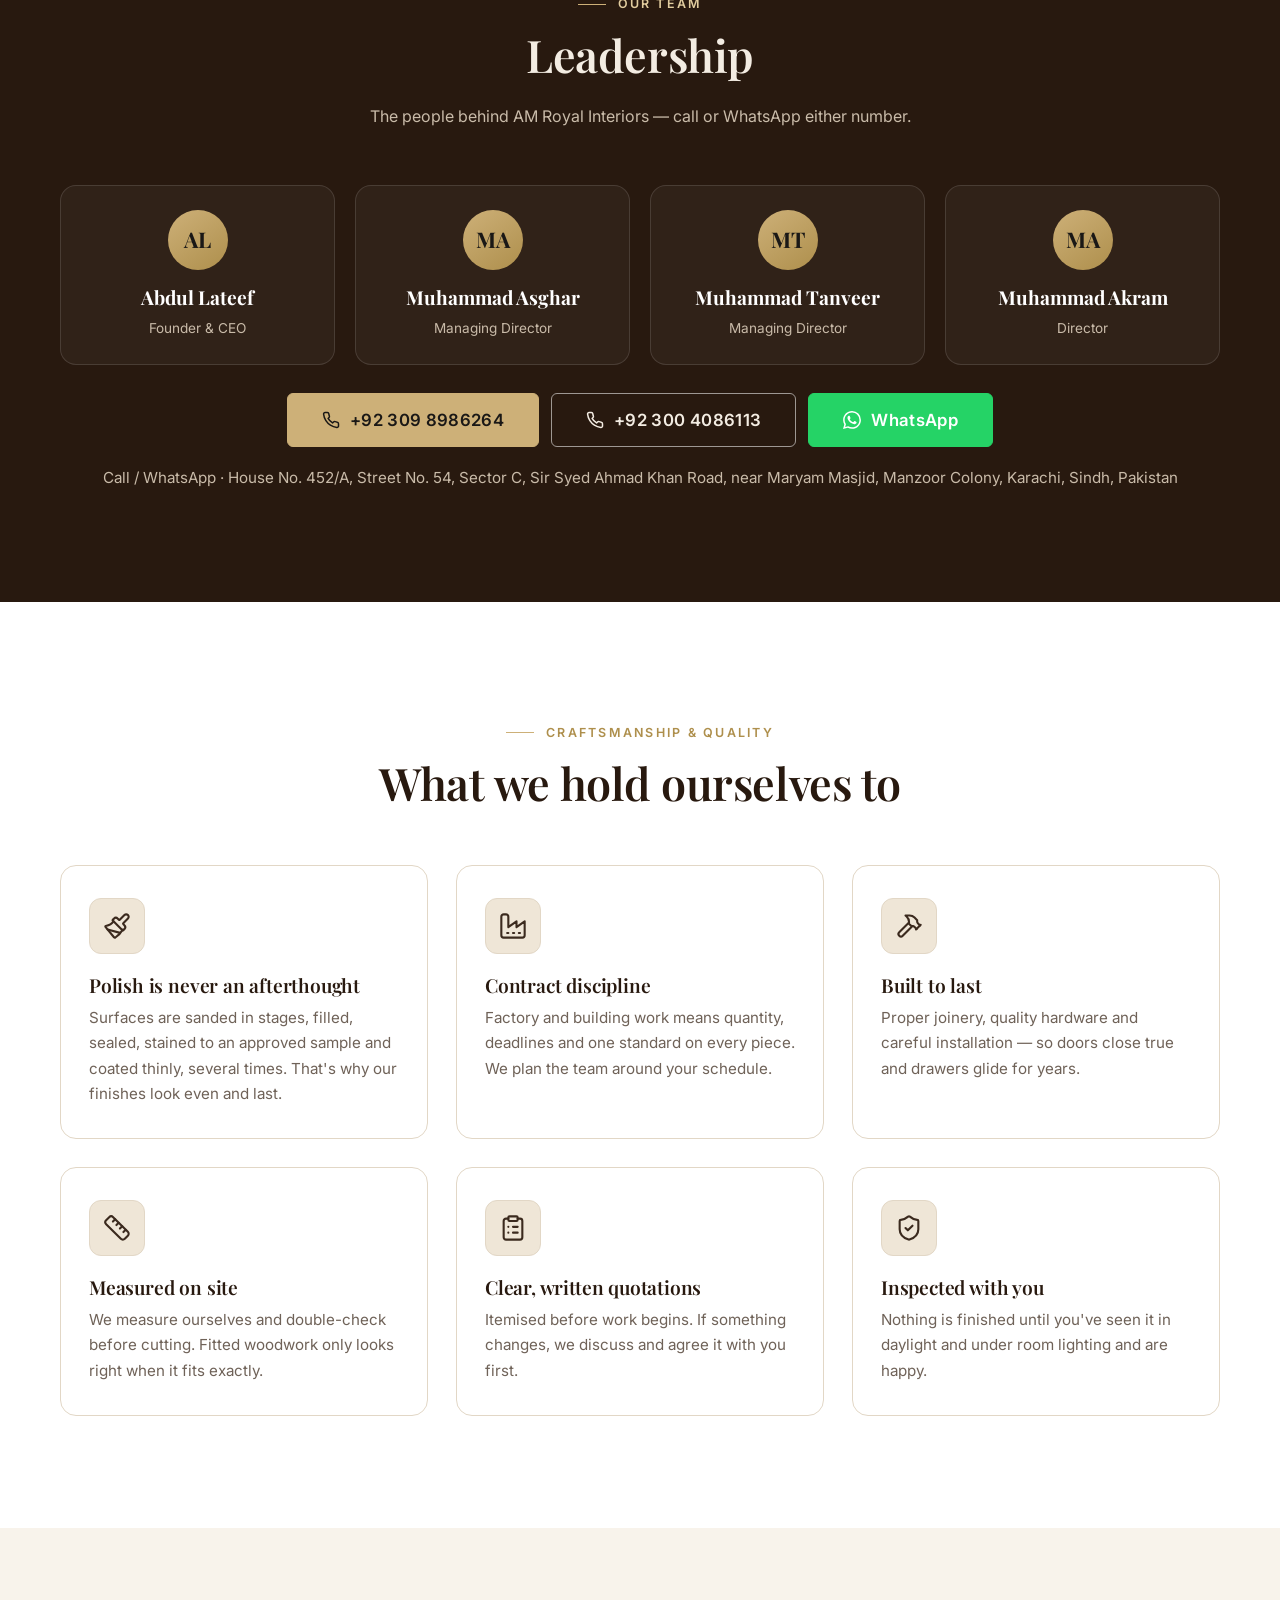
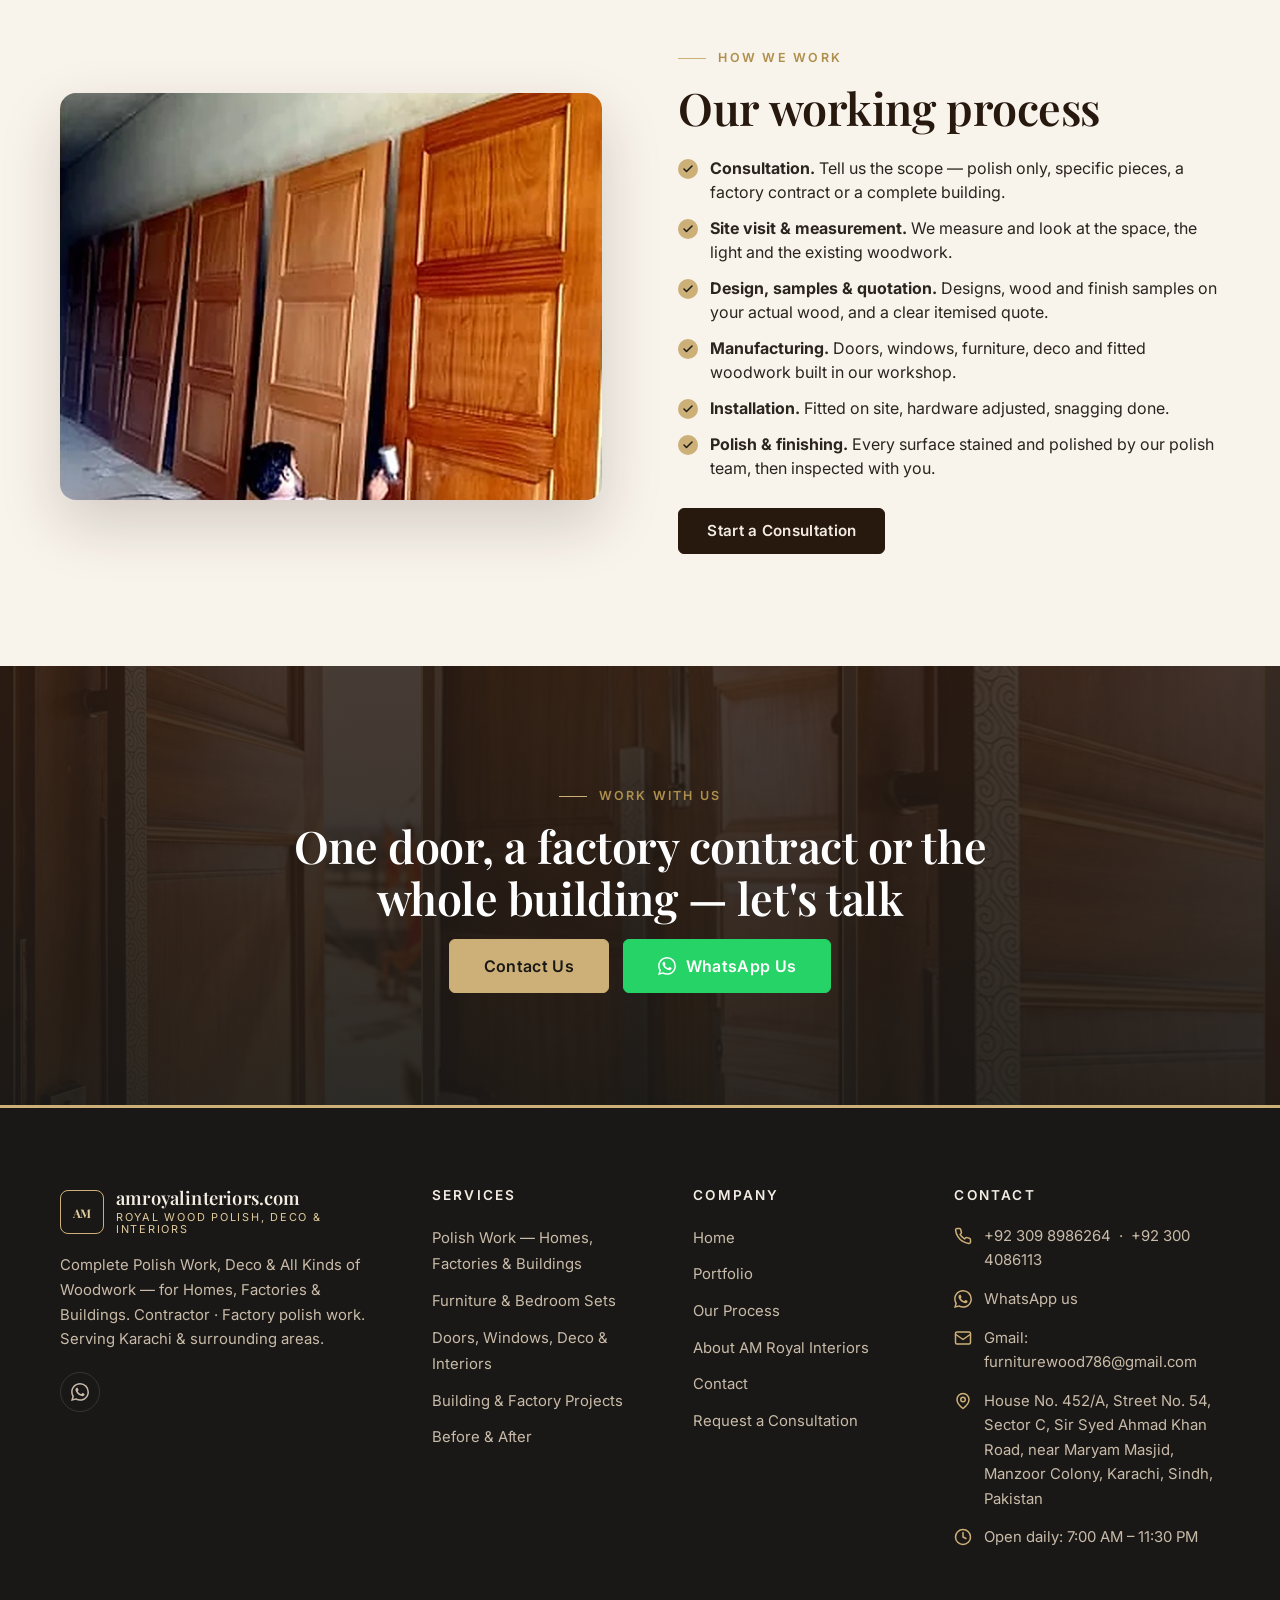
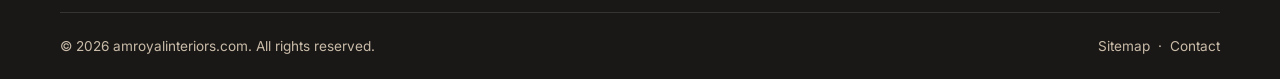
==== commit 594336e9: "Rename brand to amroyalinteriors.com; hero photo spans the full width - Brand name, prose name (AM R" ====
--- a/about.html
+++ b/about.html
@@ -3,20 +3,20 @@
 <head>
   <meta charset="UTF-8">
   <meta name="viewport" content="width=device-width, initial-scale=1.0">
-  <title>About Royal Wood Interiors | Polish Contractors & All Kinds of Woodwork</title>
-  <meta name="description" content="Royal Wood Interiors — contractors for complete polish work in homes, factories and buildings, who also make all kinds of woodwork — bedroom sets, chairs and tables, doors and windows, deco and home interiors. Based in Manzoor Colony.">
+  <title>About AM Royal Interiors | Polish Contractors & All Kinds of Woodwork</title>
+  <meta name="description" content="AM Royal Interiors — contractors for complete polish work in homes, factories and buildings, who also make all kinds of woodwork — bedroom sets, chairs and tables, doors and windows, deco and home interiors. Based in Manzoor Colony.">
   <meta name="robots" content="index, follow">
   <link rel="canonical" href="about.html">
   <meta property="og:type" content="website">
-  <meta property="og:title" content="About Royal Wood Interiors | Polish Contractors & All Kinds of Woodwork">
-  <meta property="og:description" content="Royal Wood Interiors — contractors for complete polish work in homes, factories and buildings, who also make all kinds of woodwork — bedroom sets, chairs and tables, doors and windows, deco and home interiors. Based in Manzoor Colony.">
+  <meta property="og:title" content="About AM Royal Interiors | Polish Contractors & All Kinds of Woodwork">
+  <meta property="og:description" content="AM Royal Interiors — contractors for complete polish work in homes, factories and buildings, who also make all kinds of woodwork — bedroom sets, chairs and tables, doors and windows, deco and home interiors. Based in Manzoor Colony.">
   <meta property="og:image" content="assets/images/factory-polish-work.webp">
   <meta name="twitter:card" content="summary_large_image">
-  <link rel="icon" href="assets/favicon.svg?v=3" type="image/svg+xml">
+  <link rel="icon" href="assets/favicon.svg?v=4" type="image/svg+xml">
   <link rel="preconnect" href="https://fonts.googleapis.com">
   <link rel="preconnect" href="https://fonts.gstatic.com" crossorigin>
   <link href="https://fonts.googleapis.com/css2?family=Playfair+Display:ital,wght@0,500;0,600;0,700;1,500&family=Inter:wght@400;500;600&display=swap" rel="stylesheet">
-  <link rel="stylesheet" href="css/styles.css?v=3.1">
+  <link rel="stylesheet" href="css/styles.css?v=3.2">
 </head>
 <body>
   <a class="skip-link" href="#main">Skip to content</a>
@@ -56,9 +56,9 @@
   <!-- ================= HEADER ================= -->
   <header class="site-header">
     <div class="container header-inner">
-      <a class="brand" href="index.html" aria-label="Royal Wood Interiors — home">
-        <span class="brand-mark" aria-hidden="true"><svg viewBox="0 0 24 24"><text x="12" y="17.5" text-anchor="middle" font-family="'Playfair Display', Georgia, serif" font-weight="700" font-size="17" fill="currentColor">R</text></svg></span>
-        <span class="brand-text"><span class="brand-name" data-cfg="brandName">royalwoodinteriors.com</span><span class="brand-tag" data-cfg="brandTagline">Royal Wood Polish, Deco &amp; Interiors</span></span>
+      <a class="brand" href="index.html" aria-label="AM Royal Interiors — home">
+        <span class="brand-mark" aria-hidden="true"><svg viewBox="0 0 24 24"><text x="12" y="17.5" text-anchor="middle" font-family="'Playfair Display', Georgia, serif" font-weight="700" font-size="11" letter-spacing="-0.5" fill="currentColor">AM</text></svg></span>
+        <span class="brand-text"><span class="brand-name" data-cfg="brandName">amroyalinteriors.com</span><span class="brand-tag" data-cfg="brandTagline">Royal Wood Polish, Deco &amp; Interiors</span></span>
       </a>
       <nav class="nav" id="primary-nav" aria-label="Main navigation">
         <ul class="nav-links">
@@ -92,7 +92,7 @@
       <div class="container">
         <nav class="breadcrumb" aria-label="Breadcrumb"><a href="index.html">Home</a><span aria-hidden="true">/</span><span aria-current="page">About</span></nav>
         <span class="eyebrow" style="justify-content:center">Contractor · Factory Polish Work</span>
-        <h1 id="page-title">About Royal Wood Interiors</h1>
+        <h1 id="page-title">About AM Royal Interiors</h1>
         <p class="lead" data-cfg="brandSlogan">Complete Polish Work, Deco &amp; All Kinds of Woodwork — for Homes, Factories &amp; Buildings.</p>
       </div>
     </section>
@@ -103,7 +103,7 @@
           <div class="reveal">
             <span class="eyebrow">Who We Are</span>
             <h2 id="intro-title">Polish contractors who build, too</h2>
-            <p class="lead">Royal Wood Interiors are contractors for complete polish work in homes, factories and buildings, based in <span data-cfg="addressLine">Manzoor Colony</span> and serving <span data-cfg="seo.serviceArea">Karachi &amp; surrounding areas</span>.</p>
+            <p class="lead">AM Royal Interiors are contractors for complete polish work in homes, factories and buildings, based in <span data-cfg="addressLine">Manzoor Colony</span> and serving <span data-cfg="seo.serviceArea">Karachi &amp; surrounding areas</span>.</p>
             <p>Polish is our specialty: furniture polish, bedroom sets, chairs and tables, doors and windows, full buildings and factory contracts — in PU, melamine, lacquer, matt or glossy. But we are not only polishers. We manufacture doors, windows, bedroom sets, wardrobes, dressing tables, chairs, tables and deco in our own workshop, so you can order the piece, the room or the whole building from one contractor.</p>
             <ul class="checklist two-col" style="margin: 22px 0 0;">
               <li>Furniture Polish</li>
@@ -117,7 +117,7 @@
             </ul>
           </div>
           <div class="split-media reveal reveal-delay-1">
-            <img src="assets/images/door-polished-walnut.webp" alt="Solid wood main door made and polished in deep walnut by Royal Wood Interiors" loading="lazy">
+            <img src="assets/images/door-polished-walnut.webp" alt="Solid wood main door made and polished in deep walnut by AM Royal Interiors" loading="lazy">
             <div class="float-card"><svg aria-hidden="true"><use href="#i-brush"/></svg><div><strong>Made and polished by us</strong>Main door in walnut PU finish.</div></div>
           </div>
         </div>
@@ -130,7 +130,7 @@
         <div class="section-head center reveal">
           <span class="eyebrow">Our Team</span>
           <h2 id="owners-title">Leadership</h2>
-          <p>The people behind Royal Wood Interiors — call or WhatsApp either number.</p>
+          <p>The people behind AM Royal Interiors — call or WhatsApp either number.</p>
         </div>
         <div class="owners-grid team reveal" data-team></div>
         <div class="owner-phones reveal reveal-delay-1">
@@ -163,7 +163,7 @@
       <div class="container">
         <div class="split">
           <div class="split-media landscape reveal">
-            <img src="assets/images/factory-polish-work.webp" alt="Royal Wood Interiors craftsman polishing a set of panel doors on a factory job" loading="lazy">
+            <img src="assets/images/factory-polish-work.webp" alt="AM Royal Interiors craftsman polishing a set of panel doors on a factory job" loading="lazy">
           </div>
           <div class="reveal reveal-delay-1">
             <span class="eyebrow">How We Work</span>
@@ -200,9 +200,9 @@
     <div class="container">
       <div class="footer-top">
         <div>
-          <a class="brand" href="index.html" aria-label="Royal Wood Interiors — home" style="margin-bottom:18px">
-            <span class="brand-mark" aria-hidden="true"><svg viewBox="0 0 24 24"><text x="12" y="17.5" text-anchor="middle" font-family="'Playfair Display', Georgia, serif" font-weight="700" font-size="17" fill="currentColor">R</text></svg></span>
-            <span class="brand-text"><span class="brand-name" data-cfg="brandName">royalwoodinteriors.com</span><span class="brand-tag" data-cfg="brandTagline">Royal Wood Polish, Deco &amp; Interiors</span></span>
+          <a class="brand" href="index.html" aria-label="AM Royal Interiors — home" style="margin-bottom:18px">
+            <span class="brand-mark" aria-hidden="true"><svg viewBox="0 0 24 24"><text x="12" y="17.5" text-anchor="middle" font-family="'Playfair Display', Georgia, serif" font-weight="700" font-size="11" letter-spacing="-0.5" fill="currentColor">AM</text></svg></span>
+            <span class="brand-text"><span class="brand-name" data-cfg="brandName">amroyalinteriors.com</span><span class="brand-tag" data-cfg="brandTagline">Royal Wood Polish, Deco &amp; Interiors</span></span>
           </a>
           <p><span data-cfg="brandSlogan">Complete Polish Work, Deco &amp; All Kinds of Woodwork — for Homes, Factories &amp; Buildings.</span> Contractor · Factory polish work. Serving <span data-cfg="seo.serviceArea">Karachi &amp; surrounding areas</span>.</p>
           <div class="footer-social">
@@ -227,7 +227,7 @@
             <li><a href="index.html">Home</a></li>
             <li><a href="portfolio.html">Portfolio</a></li>
             <li><a href="index.html#process">Our Process</a></li>
-            <li><a href="about.html">About Royal Wood Interiors</a></li>
+            <li><a href="about.html">About AM Royal Interiors</a></li>
             <li><a href="contact.html">Contact</a></li>
             <li><a href="consultation.html">Request a Consultation</a></li>
           </ul>
@@ -244,7 +244,7 @@
         </div>
       </div>
       <div class="footer-bottom">
-        <span>&copy; <span data-year>2026</span> <span data-cfg="brandName">royalwoodinteriors.com</span>. All rights reserved.</span>
+        <span>&copy; <span data-year>2026</span> <span data-cfg="brandName">amroyalinteriors.com</span>. All rights reserved.</span>
         <span><a href="sitemap.xml">Sitemap</a> &nbsp;·&nbsp; <a href="contact.html">Contact</a></span>
       </div>
     </div>
@@ -253,8 +253,8 @@
   <a class="wa-float" data-wa href="#" aria-label="Chat with us on WhatsApp"><svg aria-hidden="true"><use href="#i-wa"/></svg><span>WhatsApp Us</span></a>
   <button class="to-top" aria-label="Back to top"><svg aria-hidden="true"><use href="#i-up"/></svg></button>
 
-  <script src="js/config.js?v=3.1"></script>
-  <script src="js/main.js?v=3.1"></script>
+  <script src="js/config.js?v=3.2"></script>
+  <script src="js/main.js?v=3.2"></script>
 
 </body>
 </html>
--- a/css/styles.css
+++ b/css/styles.css
@@ -242,8 +242,8 @@
 .hero::before {
   content: ""; position: absolute; inset: 0; z-index: -1;
   background:
-    linear-gradient(90deg, rgba(20, 15, 12, 0.88) 0%, rgba(20, 15, 12, 0.72) 45%, rgba(20, 15, 12, 0.35) 100%),
-    linear-gradient(180deg, rgba(20, 15, 12, 0.2) 0%, rgba(20, 15, 12, 0.55) 100%);
+    linear-gradient(90deg, rgba(20, 15, 12, 0.72) 0%, rgba(20, 15, 12, 0.5) 45%, rgba(20, 15, 12, 0.22) 100%),
+    linear-gradient(180deg, rgba(20, 15, 12, 0.15) 0%, rgba(20, 15, 12, 0.45) 100%);
 }
 .hero-content { max-width: 720px; padding: clamp(72px, 10vw, 128px) 0; }
 .hero h1 { color: var(--white); margin-bottom: 20px; }
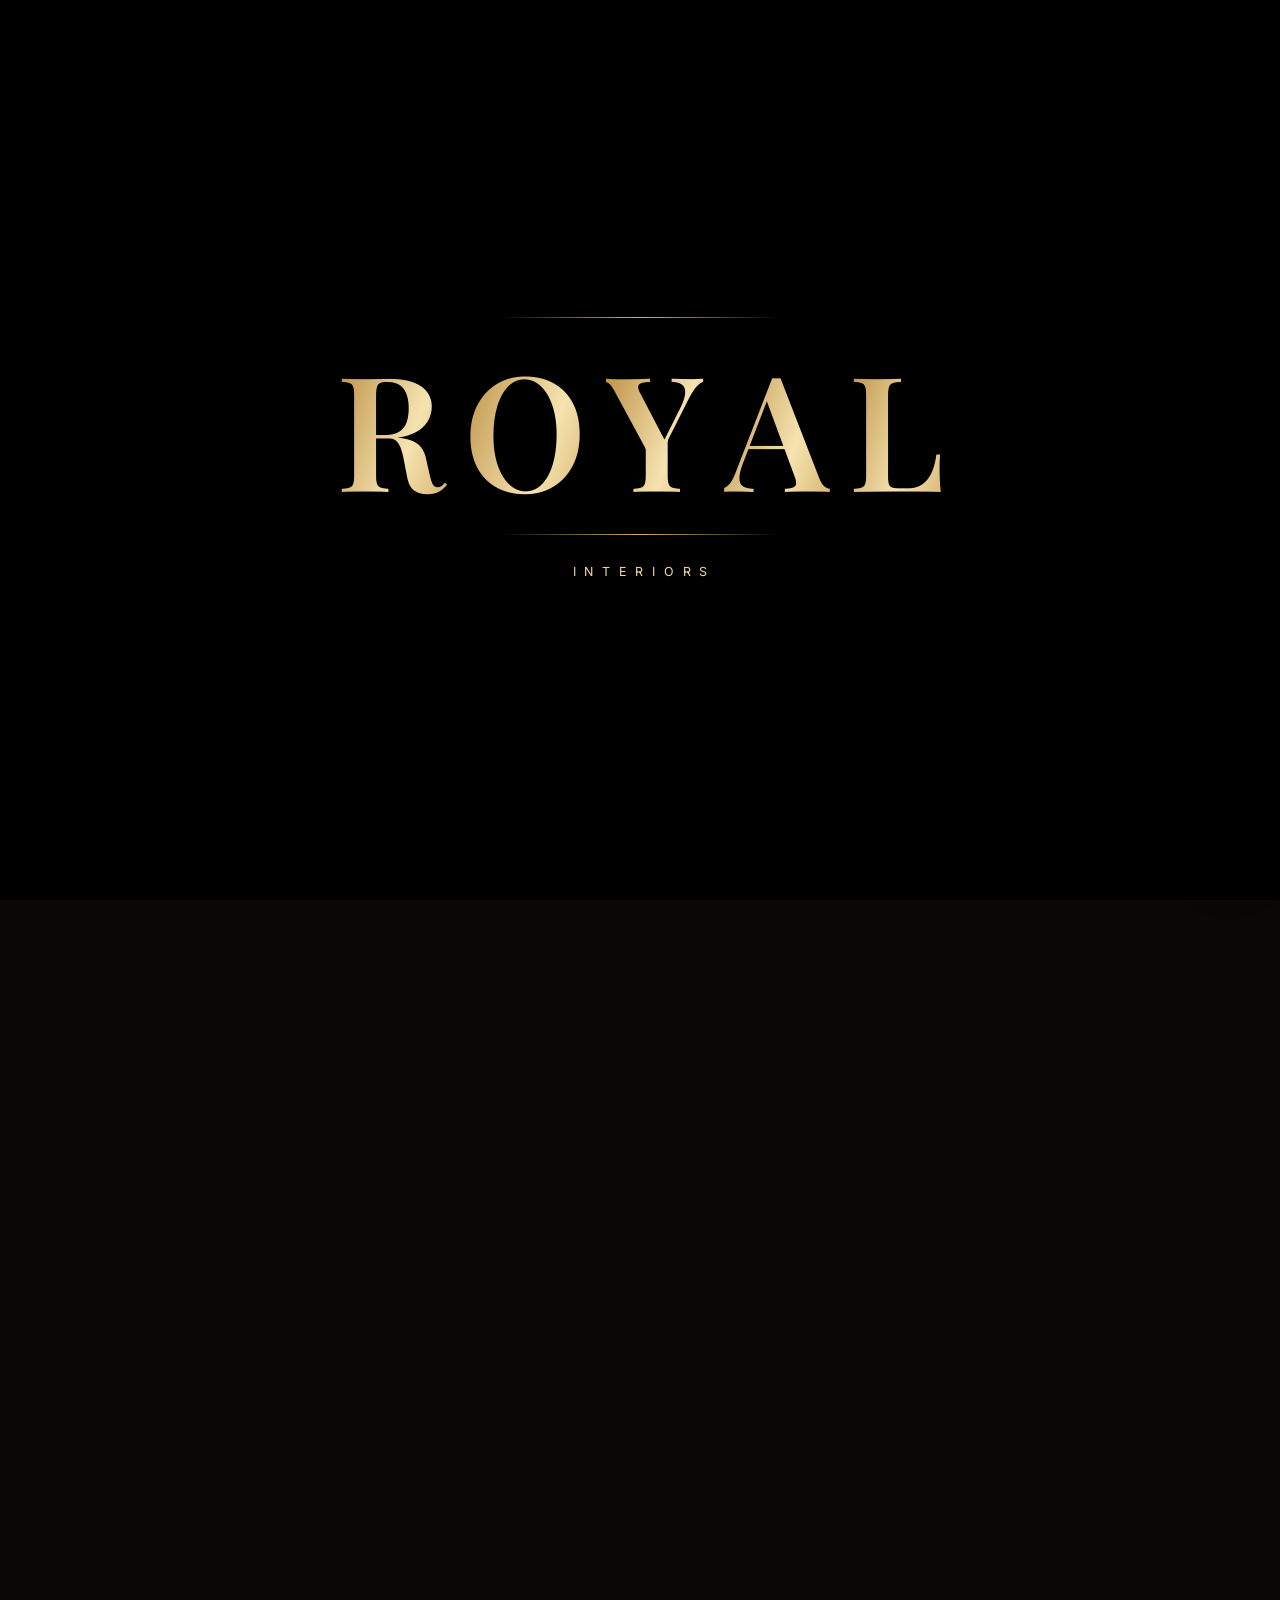
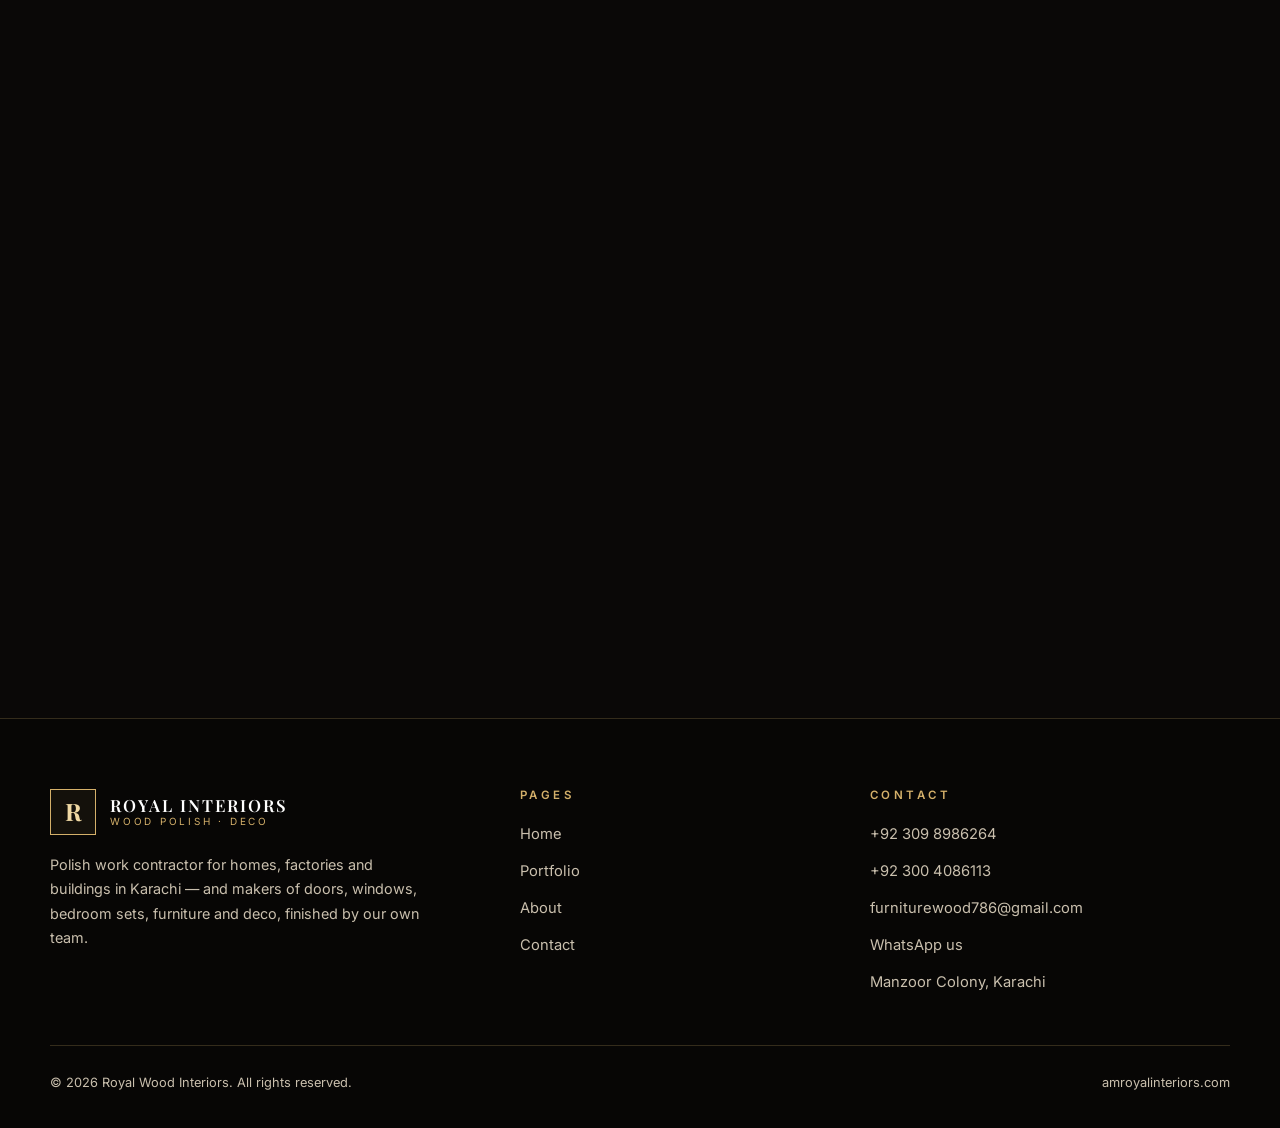
==== commit 620a85be: "Rebuild as a single-file dark luxury site with intro animation and hash routing One self-contained i" ====
--- a/about.html
+++ b/about.html
@@ -1,260 +1,6 @@
 <!DOCTYPE html>
-<html lang="en">
-<head>
-  <meta charset="UTF-8">
-  <meta name="viewport" content="width=device-width, initial-scale=1.0">
-  <title>About AM Royal Interiors | Polish Contractors & All Kinds of Woodwork</title>
-  <meta name="description" content="AM Royal Interiors — contractors for complete polish work in homes, factories and buildings, who also make all kinds of woodwork — bedroom sets, chairs and tables, doors and windows, deco and home interiors. Based in Manzoor Colony.">
-  <meta name="robots" content="index, follow">
-  <link rel="canonical" href="about.html">
-  <meta property="og:type" content="website">
-  <meta property="og:title" content="About AM Royal Interiors | Polish Contractors & All Kinds of Woodwork">
-  <meta property="og:description" content="AM Royal Interiors — contractors for complete polish work in homes, factories and buildings, who also make all kinds of woodwork — bedroom sets, chairs and tables, doors and windows, deco and home interiors. Based in Manzoor Colony.">
-  <meta property="og:image" content="assets/images/factory-polish-work.webp">
-  <meta name="twitter:card" content="summary_large_image">
-  <link rel="icon" href="assets/favicon.svg?v=4" type="image/svg+xml">
-  <link rel="preconnect" href="https://fonts.googleapis.com">
-  <link rel="preconnect" href="https://fonts.gstatic.com" crossorigin>
-  <link href="https://fonts.googleapis.com/css2?family=Playfair+Display:ital,wght@0,500;0,600;0,700;1,500&family=Inter:wght@400;500;600&display=swap" rel="stylesheet">
-  <link rel="stylesheet" href="css/styles.css?v=3.2">
-</head>
-<body>
-  <a class="skip-link" href="#main">Skip to content</a>
-
-  <!-- Icon sprite (referenced with <use href="#i-…">) -->
-  <svg class="sprite" xmlns="http://www.w3.org/2000/svg" aria-hidden="true"><defs>
-    <symbol id="i-wa" viewBox="0 0 24 24"><path fill="currentColor" d="M17.472 14.382c-.297-.149-1.758-.867-2.03-.967-.273-.099-.471-.148-.67.15-.197.297-.767.966-.94 1.164-.173.199-.347.223-.644.075-.297-.15-1.255-.463-2.39-1.475-.883-.788-1.48-1.761-1.653-2.059-.173-.297-.018-.458.13-.606.134-.133.298-.347.446-.52.149-.174.198-.298.298-.497.099-.198.05-.371-.025-.52-.075-.149-.669-1.612-.916-2.207-.242-.579-.487-.5-.669-.51-.173-.008-.371-.01-.57-.01-.198 0-.52.074-.792.372-.272.297-1.04 1.016-1.04 2.479 0 1.462 1.065 2.875 1.213 3.074.149.198 2.096 3.2 5.077 4.487.709.306 1.262.489 1.694.625.712.227 1.36.195 1.871.118.571-.085 1.758-.719 2.006-1.413.248-.694.248-1.289.173-1.413-.074-.124-.272-.198-.57-.347m-5.421 7.403h-.004a9.87 9.87 0 01-5.031-1.378l-.361-.214-3.741.982.998-3.648-.235-.374a9.86 9.86 0 01-1.51-5.26c.001-5.45 4.436-9.884 9.888-9.884 2.64 0 5.122 1.03 6.988 2.898a9.825 9.825 0 012.893 6.994c-.003 5.45-4.437 9.884-9.885 9.884m8.413-18.297A11.815 11.815 0 0012.05 0C5.495 0 .16 5.335.157 11.892c0 2.096.547 4.142 1.588 5.945L.057 24l6.305-1.654a11.882 11.882 0 005.683 1.448h.005c6.554 0 11.89-5.335 11.893-11.893a11.821 11.821 0 00-3.48-8.413z"/></symbol>
-    <symbol id="i-phone" viewBox="0 0 24 24" fill="none" stroke="currentColor" stroke-width="2" stroke-linecap="round" stroke-linejoin="round"><path d="M22 16.92v3a2 2 0 0 1-2.18 2 19.79 19.79 0 0 1-8.63-3.07 19.5 19.5 0 0 1-6-6 19.79 19.79 0 0 1-3.07-8.67A2 2 0 0 1 4.11 2h3a2 2 0 0 1 2 1.72 12.84 12.84 0 0 0 .7 2.81 2 2 0 0 1-.45 2.11L8.09 9.91a16 16 0 0 0 6 6l1.27-1.27a2 2 0 0 1 2.11-.45 12.84 12.84 0 0 0 2.81.7A2 2 0 0 1 22 16.92z"/></symbol>
-    <symbol id="i-mail" viewBox="0 0 24 24" fill="none" stroke="currentColor" stroke-width="2" stroke-linecap="round" stroke-linejoin="round"><rect x="2" y="4" width="20" height="16" rx="2"/><path d="m22 7-10 7L2 7"/></symbol>
-    <symbol id="i-pin" viewBox="0 0 24 24" fill="none" stroke="currentColor" stroke-width="2" stroke-linecap="round" stroke-linejoin="round"><path d="M20 10c0 6-8 12-8 12s-8-6-8-12a8 8 0 0 1 16 0Z"/><circle cx="12" cy="10" r="3"/></symbol>
-    <symbol id="i-clock" viewBox="0 0 24 24" fill="none" stroke="currentColor" stroke-width="2" stroke-linecap="round" stroke-linejoin="round"><circle cx="12" cy="12" r="10"/><path d="M12 6v6l4 2"/></symbol>
-    <symbol id="i-arrow" viewBox="0 0 24 24" fill="none" stroke="currentColor" stroke-width="2.2" stroke-linecap="round" stroke-linejoin="round"><path d="M5 12h14M12 5l7 7-7 7"/></symbol>
-    <symbol id="i-chev" viewBox="0 0 24 24" fill="none" stroke="currentColor" stroke-width="2.4" stroke-linecap="round" stroke-linejoin="round"><path d="m6 9 6 6 6-6"/></symbol>
-    <symbol id="i-up" viewBox="0 0 24 24" fill="none" stroke="currentColor" stroke-width="2.4" stroke-linecap="round" stroke-linejoin="round"><path d="m18 15-6-6-6 6"/></symbol>
-    <symbol id="i-check" viewBox="0 0 24 24" fill="none" stroke="currentColor" stroke-width="2.4" stroke-linecap="round" stroke-linejoin="round"><path d="M20 6 9 17l-5-5"/></symbol>
-    <symbol id="i-fb" viewBox="0 0 24 24" fill="none" stroke="currentColor" stroke-width="2" stroke-linecap="round" stroke-linejoin="round"><path d="M18 2h-3a5 5 0 0 0-5 5v3H7v4h3v8h4v-8h3l1-4h-4V7a1 1 0 0 1 1-1h3z"/></symbol>
-    <symbol id="i-ig" viewBox="0 0 24 24" fill="none" stroke="currentColor" stroke-width="2" stroke-linecap="round" stroke-linejoin="round"><rect width="20" height="20" x="2" y="2" rx="5" ry="5"/><path d="M16 11.37A4 4 0 1 1 12.63 8 4 4 0 0 1 16 11.37z"/><line x1="17.5" x2="17.51" y1="6.5" y2="6.5"/></symbol>
-    <symbol id="i-brush" viewBox="0 0 24 24" fill="none" stroke="currentColor" stroke-width="1.8" stroke-linecap="round" stroke-linejoin="round"><path d="m14.622 17.897-10.68-2.913"/><path d="M18.376 2.622a1 1 0 1 1 3.002 3.002L17.36 9.643a.5.5 0 0 0 0 .707l.944.944a2.41 2.41 0 0 1 0 3.408l-.944.944a.5.5 0 0 1-.707 0L8.354 7.348a.5.5 0 0 1 0-.707l.944-.944a2.41 2.41 0 0 1 3.408 0l.944.944a.5.5 0 0 0 .707 0z"/><path d="M9 8c-1.804 2.71-3.97 3.46-6.583 3.948a.507.507 0 0 0-.302.819l7.32 8.883a1 1 0 0 0 1.185.204C12.735 20.405 16 16.792 17 15"/></symbol>
-    <symbol id="i-hammer" viewBox="0 0 24 24" fill="none" stroke="currentColor" stroke-width="1.8" stroke-linecap="round" stroke-linejoin="round"><path d="m15 12-8.373 8.373a1 1 0 1 1-3-3L12 9"/><path d="m18 15 4-4"/><path d="m21.5 11.5-1.914-1.914A2 2 0 0 1 19 8.172V7l-2.26-2.26a6 6 0 0 0-4.202-1.756L9 2.96l.92.82A6.18 6.18 0 0 1 12 8.4V10l2 2h1.172a2 2 0 0 1 1.414.586L18.5 14.5"/></symbol>
-    <symbol id="i-home" viewBox="0 0 24 24" fill="none" stroke="currentColor" stroke-width="1.8" stroke-linecap="round" stroke-linejoin="round"><path d="M15 21v-8a1 1 0 0 0-1-1h-4a1 1 0 0 0-1 1v8"/><path d="M3 10a2 2 0 0 1 .709-1.528l7-5.999a2 2 0 0 1 2.582 0l7 5.999A2 2 0 0 1 21 10v9a2 2 0 0 1-2 2H5a2 2 0 0 1-2-2z"/></symbol>
-    <symbol id="i-door" viewBox="0 0 24 24" fill="none" stroke="currentColor" stroke-width="1.8" stroke-linecap="round" stroke-linejoin="round"><path d="M13 4h3a2 2 0 0 1 2 2v14"/><path d="M2 20h3"/><path d="M13 20h9"/><path d="M10 12v.01"/><path d="M13 4.562v16.157a1 1 0 0 1-1.242.97L5 20V5.562a2 2 0 0 1 1.515-1.94l4-1A2 2 0 0 1 13 4.561Z"/></symbol>
-    <symbol id="i-window" viewBox="0 0 24 24" fill="none" stroke="currentColor" stroke-width="1.8" stroke-linecap="round" stroke-linejoin="round"><rect x="3" y="3" width="18" height="18" rx="2"/><path d="M3 12h18M12 3v18"/></symbol>
-    <symbol id="i-ruler" viewBox="0 0 24 24" fill="none" stroke="currentColor" stroke-width="1.8" stroke-linecap="round" stroke-linejoin="round"><path d="M21.3 15.3a2.4 2.4 0 0 1 0 3.4l-2.6 2.6a2.4 2.4 0 0 1-3.4 0L2.7 8.7a2.41 2.41 0 0 1 0-3.4l2.6-2.6a2.41 2.41 0 0 1 3.4 0Z"/><path d="m14.5 12.5 2-2M11.5 9.5l2-2M8.5 6.5l2-2M17.5 15.5l2-2"/></symbol>
-    <symbol id="i-layers" viewBox="0 0 24 24" fill="none" stroke="currentColor" stroke-width="1.8" stroke-linecap="round" stroke-linejoin="round"><path d="M12.83 2.18a2 2 0 0 0-1.66 0L2.6 6.08a1 1 0 0 0 0 1.83l8.58 3.91a2 2 0 0 0 1.66 0l8.58-3.9a1 1 0 0 0 0-1.83Z"/><path d="m22 17.65-9.17 4.16a2 2 0 0 1-1.66 0L2 17.65"/><path d="m22 12.65-9.17 4.16a2 2 0 0 1-1.66 0L2 12.65"/></symbol>
-    <symbol id="i-bed" viewBox="0 0 24 24" fill="none" stroke="currentColor" stroke-width="1.8" stroke-linecap="round" stroke-linejoin="round"><path d="M2 4v16"/><path d="M2 8h18a2 2 0 0 1 2 2v10"/><path d="M2 17h20"/><path d="M6 8v9"/></symbol>
-    <symbol id="i-shield" viewBox="0 0 24 24" fill="none" stroke="currentColor" stroke-width="1.8" stroke-linecap="round" stroke-linejoin="round"><path d="M20 13c0 5-3.5 7.5-7.66 8.95a1 1 0 0 1-.67-.01C7.5 20.5 4 18 4 13V6a1 1 0 0 1 1-1c2 0 4.5-1.2 6.24-2.72a1.17 1.17 0 0 1 1.52 0C14.51 3.81 17 5 19 5a1 1 0 0 1 1 1z"/><path d="m9 12 2 2 4-4"/></symbol>
-    <symbol id="i-users" viewBox="0 0 24 24" fill="none" stroke="currentColor" stroke-width="1.8" stroke-linecap="round" stroke-linejoin="round"><path d="M16 21v-2a4 4 0 0 0-4-4H6a4 4 0 0 0-4 4v2"/><circle cx="9" cy="7" r="4"/><path d="M22 21v-2a4 4 0 0 0-3-3.87M16 3.13a4 4 0 0 1 0 7.75"/></symbol>
-    <symbol id="i-clipboard" viewBox="0 0 24 24" fill="none" stroke="currentColor" stroke-width="1.8" stroke-linecap="round" stroke-linejoin="round"><rect width="8" height="4" x="8" y="2" rx="1" ry="1"/><path d="M16 4h2a2 2 0 0 1 2 2v14a2 2 0 0 1-2 2H6a2 2 0 0 1-2-2V6a2 2 0 0 1 2-2h2"/><path d="M12 11h4M12 16h4M8 11h.01M8 16h.01"/></symbol>
-    <symbol id="i-sparkle" viewBox="0 0 24 24" fill="none" stroke="currentColor" stroke-width="1.8" stroke-linecap="round" stroke-linejoin="round"><path d="M9.937 15.5A2 2 0 0 0 8.5 14.063l-6.135-1.582a.5.5 0 0 1 0-.962L8.5 9.936A2 2 0 0 0 9.937 8.5l1.582-6.135a.5.5 0 0 1 .963 0L14.063 8.5A2 2 0 0 0 15.5 9.937l6.135 1.581a.5.5 0 0 1 0 .964L15.5 14.063a2 2 0 0 0-1.437 1.437l-1.582 6.135a.5.5 0 0 1-.963 0z"/><path d="M20 3v4M22 5h-4M4 17v2M5 18H3"/></symbol>
-    <symbol id="i-camera" viewBox="0 0 24 24" fill="none" stroke="currentColor" stroke-width="2.2" stroke-linecap="round" stroke-linejoin="round"><path d="M14.5 4h-5L7 7H4a2 2 0 0 0-2 2v9a2 2 0 0 0 2 2h16a2 2 0 0 0 2-2V9a2 2 0 0 0-2-2h-3l-2.5-3z"/><circle cx="12" cy="13" r="3"/></symbol>
-    <symbol id="i-tree" viewBox="0 0 24 24" fill="none" stroke="currentColor" stroke-width="1.8" stroke-linecap="round" stroke-linejoin="round"><path d="M10 10v.2A3 3 0 0 1 8.9 16H5a3 3 0 0 1-1-5.8V10a3 3 0 0 1 6 0Z"/><path d="M7 16v6M13 19v3M12 19h8.3a1 1 0 0 0 .7-1.7L18 14h.3a1 1 0 0 0 .7-1.7L16 9h.2a1 1 0 0 0 .8-1.7L13 3l-1.4 1.5"/></symbol>
-    <symbol id="i-building" viewBox="0 0 24 24" fill="none" stroke="currentColor" stroke-width="1.8" stroke-linecap="round" stroke-linejoin="round"><rect width="16" height="20" x="4" y="2" rx="2" ry="2"/><path d="M9 22v-4h6v4"/><path d="M8 6h.01M16 6h.01M12 6h.01M12 10h.01M12 14h.01M16 10h.01M16 14h.01M8 10h.01M8 14h.01"/></symbol>
-    <symbol id="i-factory" viewBox="0 0 24 24" fill="none" stroke="currentColor" stroke-width="1.8" stroke-linecap="round" stroke-linejoin="round"><path d="M2 20a2 2 0 0 0 2 2h16a2 2 0 0 0 2-2V8l-7 5V8l-7 5V4a2 2 0 0 0-2-2H4a2 2 0 0 0-2 2Z"/><path d="M17 18h1M12 18h1M7 18h1"/></symbol>
-    <symbol id="i-chair" viewBox="0 0 24 24" fill="none" stroke="currentColor" stroke-width="1.8" stroke-linecap="round" stroke-linejoin="round"><path d="M19 9V6a2 2 0 0 0-2-2H7a2 2 0 0 0-2 2v3"/><path d="M3 16a2 2 0 0 0 2 2h14a2 2 0 0 0 2-2v-5a2 2 0 0 0-4 0v2H7v-2a2 2 0 0 0-4 0Z"/><path d="M5 18v2M19 18v2"/></symbol>
-  </defs></svg>
-
-  <!-- ================= HEADER ================= -->
-  <header class="site-header">
-    <div class="container header-inner">
-      <a class="brand" href="index.html" aria-label="AM Royal Interiors — home">
-        <span class="brand-mark" aria-hidden="true"><svg viewBox="0 0 24 24"><text x="12" y="17.5" text-anchor="middle" font-family="'Playfair Display', Georgia, serif" font-weight="700" font-size="11" letter-spacing="-0.5" fill="currentColor">AM</text></svg></span>
-        <span class="brand-text"><span class="brand-name" data-cfg="brandName">amroyalinteriors.com</span><span class="brand-tag" data-cfg="brandTagline">Royal Wood Polish, Deco &amp; Interiors</span></span>
-      </a>
-      <nav class="nav" id="primary-nav" aria-label="Main navigation">
-        <ul class="nav-links">
-          <li><a href="index.html">Home</a></li>
-          <li class="has-sub">
-            <button class="nav-sub-toggle" aria-expanded="false" aria-controls="services-menu">Services <svg aria-hidden="true"><use href="#i-chev"/></svg></button>
-            <ul class="sub" id="services-menu">
-              <li><a class="core" href="wood-polishing.html"><strong>Polish Work</strong><span>Homes, factories &amp; buildings · PU, melamine, lacquer</span></a></li>
-              <li><a href="custom-furniture.html"><strong>Furniture &amp; Bedroom Sets</strong><span>Bedroom sets, wardrobes, chairs &amp; tables</span></a></li>
-              <li><a href="interior-woodwork.html"><strong>Doors, Windows, Deco &amp; Interiors</strong><span>Doors, windows, panels, ceilings, kitchens</span></a></li>
-              <li><a href="bungalow-projects.html"><strong>Building &amp; Factory Projects</strong><span>Full buildings, big project sets, factory contracts</span></a></li>
-            </ul>
-          </li>
-          <li><a href="portfolio.html">Portfolio</a></li>
-          <li><a href="index.html#process">Process</a></li>
-          <li><a href="about.html">About</a></li>
-          <li><a href="contact.html">Contact</a></li>
-        </ul>
-        <div class="nav-cta">
-          <a class="btn btn-outline-light btn-sm" data-tel href="#"><svg aria-hidden="true"><use href="#i-phone"/></svg><span data-cfg="phoneDisplay">+92 309 8986264</span></a>
-          <a class="btn btn-primary btn-sm" href="consultation.html">Request a Consultation</a>
-        </div>
-      </nav>
-      <button class="nav-toggle" aria-expanded="false" aria-controls="primary-nav" aria-label="Open menu"><span class="bars" aria-hidden="true"><span></span><span></span><span></span></span></button>
-    </div>
-  </header>
-
-<main id="main">
-    <section class="page-hero" aria-labelledby="page-title">
-      <div class="hero-media"><img src="assets/images/staircase-installation.jpg" alt="" fetchpriority="high"></div>
-      <div class="container">
-        <nav class="breadcrumb" aria-label="Breadcrumb"><a href="index.html">Home</a><span aria-hidden="true">/</span><span aria-current="page">About</span></nav>
-        <span class="eyebrow" style="justify-content:center">Contractor · Factory Polish Work</span>
-        <h1 id="page-title">About AM Royal Interiors</h1>
-        <p class="lead" data-cfg="brandSlogan">Complete Polish Work, Deco &amp; All Kinds of Woodwork — for Homes, Factories &amp; Buildings.</p>
-      </div>
-    </section>
-
-    <section class="section bg-cream" aria-labelledby="intro-title">
-      <div class="container">
-        <div class="split">
-          <div class="reveal">
-            <span class="eyebrow">Who We Are</span>
-            <h2 id="intro-title">Polish contractors who build, too</h2>
-            <p class="lead">AM Royal Interiors are contractors for complete polish work in homes, factories and buildings, based in <span data-cfg="addressLine">Manzoor Colony</span> and serving <span data-cfg="seo.serviceArea">Karachi &amp; surrounding areas</span>.</p>
-            <p>Polish is our specialty: furniture polish, bedroom sets, chairs and tables, doors and windows, full buildings and factory contracts — in PU, melamine, lacquer, matt or glossy. But we are not only polishers. We manufacture doors, windows, bedroom sets, wardrobes, dressing tables, chairs, tables and deco in our own workshop, so you can order the piece, the room or the whole building from one contractor.</p>
-            <ul class="checklist two-col" style="margin: 22px 0 0;">
-              <li>Furniture Polish</li>
-              <li>Full Building Projects</li>
-              <li>Bedroom Sets</li>
-              <li>Big Project Sets</li>
-              <li>Chairs &amp; Tables</li>
-              <li>Factory Contracts</li>
-              <li>Doors &amp; Windows</li>
-              <li>Home Interiors &amp; Deco</li>
-            </ul>
-          </div>
-          <div class="split-media reveal reveal-delay-1">
-            <img src="assets/images/door-polished-walnut.webp" alt="Solid wood main door made and polished in deep walnut by AM Royal Interiors" loading="lazy">
-            <div class="float-card"><svg aria-hidden="true"><use href="#i-brush"/></svg><div><strong>Made and polished by us</strong>Main door in walnut PU finish.</div></div>
-          </div>
-        </div>
-      </div>
-    </section>
-
-    <!-- Owners -->
-    <section class="section bg-walnut on-dark" id="owners" aria-labelledby="owners-title" data-team-section>
-      <div class="container">
-        <div class="section-head center reveal">
-          <span class="eyebrow">Our Team</span>
-          <h2 id="owners-title">Leadership</h2>
-          <p>The people behind AM Royal Interiors — call or WhatsApp either number.</p>
-        </div>
-        <div class="owners-grid team reveal" data-team></div>
-        <div class="owner-phones reveal reveal-delay-1">
-          <a class="btn btn-primary btn-lg" data-tel href="#"><svg aria-hidden="true"><use href="#i-phone"/></svg><span data-cfg="phoneDisplay">+92 309 8986264</span></a>
-          <a class="btn btn-outline-light btn-lg" data-tel2 data-phone2 href="#"><svg aria-hidden="true"><use href="#i-phone"/></svg><span data-cfg="phone2Display">+92 300 4086113</span></a>
-          <a class="btn btn-whatsapp btn-lg" data-wa href="#"><svg aria-hidden="true"><use href="#i-wa"/></svg>WhatsApp</a>
-        </div>
-        <p class="owners-note">Call / WhatsApp · <span data-cfg-address>House No. 452/A, Street No. 54, Sector C, Sir Syed Ahmad Khan Road, near Maryam Masjid, Manzoor Colony, Karachi, Sindh, Pakistan</span></p>
-      </div>
-    </section>
-
-    <section class="section bg-white" aria-labelledby="values-title">
-      <div class="container">
-        <div class="section-head center reveal">
-          <span class="eyebrow">Craftsmanship &amp; Quality</span>
-          <h2 id="values-title">What we hold ourselves to</h2>
-        </div>
-        <div class="grid grid-3">
-          <article class="feature reveal"><div class="feature-icon" aria-hidden="true"><svg><use href="#i-brush"/></svg></div><h3>Polish is never an afterthought</h3><p>Surfaces are sanded in stages, filled, sealed, stained to an approved sample and coated thinly, several times. That's why our finishes look even and last.</p></article>
-          <article class="feature reveal reveal-delay-1"><div class="feature-icon" aria-hidden="true"><svg><use href="#i-factory"/></svg></div><h3>Contract discipline</h3><p>Factory and building work means quantity, deadlines and one standard on every piece. We plan the team around your schedule.</p></article>
-          <article class="feature reveal reveal-delay-2"><div class="feature-icon" aria-hidden="true"><svg><use href="#i-hammer"/></svg></div><h3>Built to last</h3><p>Proper joinery, quality hardware and careful installation — so doors close true and drawers glide for years.</p></article>
-          <article class="feature reveal"><div class="feature-icon" aria-hidden="true"><svg><use href="#i-ruler"/></svg></div><h3>Measured on site</h3><p>We measure ourselves and double-check before cutting. Fitted woodwork only looks right when it fits exactly.</p></article>
-          <article class="feature reveal reveal-delay-1"><div class="feature-icon" aria-hidden="true"><svg><use href="#i-clipboard"/></svg></div><h3>Clear, written quotations</h3><p>Itemised before work begins. If something changes, we discuss and agree it with you first.</p></article>
-          <article class="feature reveal reveal-delay-2"><div class="feature-icon" aria-hidden="true"><svg><use href="#i-shield"/></svg></div><h3>Inspected with you</h3><p>Nothing is finished until you've seen it in daylight and under room lighting and are happy.</p></article>
-        </div>
-      </div>
-    </section>
-
-    <section class="section bg-cream" aria-labelledby="process-title">
-      <div class="container">
-        <div class="split">
-          <div class="split-media landscape reveal">
-            <img src="assets/images/factory-polish-work.webp" alt="AM Royal Interiors craftsman polishing a set of panel doors on a factory job" loading="lazy">
-          </div>
-          <div class="reveal reveal-delay-1">
-            <span class="eyebrow">How We Work</span>
-            <h2 id="process-title">Our working process</h2>
-            <ol class="checklist" style="margin: 20px 0 28px;">
-              <li><div><strong>Consultation.</strong> Tell us the scope — polish only, specific pieces, a factory contract or a complete building.</div></li>
-              <li><div><strong>Site visit &amp; measurement.</strong> We measure and look at the space, the light and the existing woodwork.</div></li>
-              <li><div><strong>Design, samples &amp; quotation.</strong> Designs, wood and finish samples on your actual wood, and a clear itemised quote.</div></li>
-              <li><div><strong>Manufacturing.</strong> Doors, windows, furniture, deco and fitted woodwork built in our workshop.</div></li>
-              <li><div><strong>Installation.</strong> Fitted on site, hardware adjusted, snagging done.</div></li>
-              <li><div><strong>Polish &amp; finishing.</strong> Every surface stained and polished by our polish team, then inspected with you.</div></li>
-            </ol>
-            <a class="btn btn-dark" href="consultation.html">Start a Consultation</a>
-          </div>
-        </div>
-      </div>
-    </section>
-
-    <section class="cta-band" aria-labelledby="cta-title">
-      <div class="hero-media"><img src="assets/images/hero-doors-collage.jpg" alt="" loading="lazy"></div>
-      <div class="container reveal">
-        <span class="eyebrow" style="justify-content:center">Work With Us</span>
-        <h2 id="cta-title">One door, a factory contract or the whole building — let's talk</h2>
-        <div class="btn-group">
-          <a class="btn btn-primary btn-lg" href="contact.html">Contact Us</a>
-          <a class="btn btn-whatsapp btn-lg" data-wa href="#"><svg aria-hidden="true"><use href="#i-wa"/></svg>WhatsApp Us</a>
-        </div>
-      </div>
-    </section>
-  </main>
-
-  <!-- ================= FOOTER ================= -->
-  <footer class="site-footer">
-    <div class="container">
-      <div class="footer-top">
-        <div>
-          <a class="brand" href="index.html" aria-label="AM Royal Interiors — home" style="margin-bottom:18px">
-            <span class="brand-mark" aria-hidden="true"><svg viewBox="0 0 24 24"><text x="12" y="17.5" text-anchor="middle" font-family="'Playfair Display', Georgia, serif" font-weight="700" font-size="11" letter-spacing="-0.5" fill="currentColor">AM</text></svg></span>
-            <span class="brand-text"><span class="brand-name" data-cfg="brandName">amroyalinteriors.com</span><span class="brand-tag" data-cfg="brandTagline">Royal Wood Polish, Deco &amp; Interiors</span></span>
-          </a>
-          <p><span data-cfg="brandSlogan">Complete Polish Work, Deco &amp; All Kinds of Woodwork — for Homes, Factories &amp; Buildings.</span> Contractor · Factory polish work. Serving <span data-cfg="seo.serviceArea">Karachi &amp; surrounding areas</span>.</p>
-          <div class="footer-social">
-            <a data-social="facebook" href="#" aria-label="Facebook"><svg><use href="#i-fb"/></svg></a>
-            <a data-social="instagram" href="#" aria-label="Instagram"><svg><use href="#i-ig"/></svg></a>
-            <a data-wa href="#" aria-label="WhatsApp"><svg><use href="#i-wa"/></svg></a>
-          </div>
-        </div>
-        <div>
-          <h4>Services</h4>
-          <ul class="footer-links">
-            <li><a href="wood-polishing.html">Polish Work — Homes, Factories &amp; Buildings</a></li>
-            <li><a href="custom-furniture.html">Furniture &amp; Bedroom Sets</a></li>
-            <li><a href="interior-woodwork.html">Doors, Windows, Deco &amp; Interiors</a></li>
-            <li><a href="bungalow-projects.html">Building &amp; Factory Projects</a></li>
-            <li><a href="portfolio.html#before-after">Before &amp; After</a></li>
-          </ul>
-        </div>
-        <div>
-          <h4>Company</h4>
-          <ul class="footer-links">
-            <li><a href="index.html">Home</a></li>
-            <li><a href="portfolio.html">Portfolio</a></li>
-            <li><a href="index.html#process">Our Process</a></li>
-            <li><a href="about.html">About AM Royal Interiors</a></li>
-            <li><a href="contact.html">Contact</a></li>
-            <li><a href="consultation.html">Request a Consultation</a></li>
-          </ul>
-        </div>
-        <div>
-          <h4>Contact</h4>
-          <ul class="footer-contact">
-            <li><svg aria-hidden="true"><use href="#i-phone"/></svg><span class="phone-pair"><a data-tel href="#"><span data-cfg="phoneDisplay">+92 309 8986264</span></a><a data-tel2 data-phone2 href="#"><span data-cfg="phone2Display">+92 300 4086113</span></a></span></li>
-            <li><svg aria-hidden="true"><use href="#i-wa"/></svg><a data-wa href="#">WhatsApp us</a></li>
-            <li><svg aria-hidden="true"><use href="#i-mail"/></svg><span>Gmail: <a data-mail href="#"><span data-cfg="email">furniturewood786@gmail.com</span></a></span></li>
-            <li><svg aria-hidden="true"><use href="#i-pin"/></svg><address data-cfg-address>House No. 452/A, Street No. 54, Sector C, Sir Syed Ahmad Khan Road, near Maryam Masjid, Manzoor Colony, Karachi, Sindh, Pakistan</address></li>
-            <li><svg aria-hidden="true"><use href="#i-clock"/></svg><span data-cfg="hours">Open daily: 7:00 AM – 11:30 PM</span></li>
-          </ul>
-        </div>
-      </div>
-      <div class="footer-bottom">
-        <span>&copy; <span data-year>2026</span> <span data-cfg="brandName">amroyalinteriors.com</span>. All rights reserved.</span>
-        <span><a href="sitemap.xml">Sitemap</a> &nbsp;·&nbsp; <a href="contact.html">Contact</a></span>
-      </div>
-    </div>
-  </footer>
-
-  <a class="wa-float" data-wa href="#" aria-label="Chat with us on WhatsApp"><svg aria-hidden="true"><use href="#i-wa"/></svg><span>WhatsApp Us</span></a>
-  <button class="to-top" aria-label="Back to top"><svg aria-hidden="true"><use href="#i-up"/></svg></button>
-
-  <script src="js/config.js?v=3.2"></script>
-  <script src="js/main.js?v=3.2"></script>
-
-</body>
-</html>
+<html lang="en"><head><meta charset="UTF-8"><title>Redirecting…</title>
+<meta name="robots" content="noindex"><link rel="canonical" href="https://amroyalinteriors.com/">
+<meta http-equiv="refresh" content="0; url=index.html#about">
+<script>location.replace("index.html#about")</script>
+</head><body style="background:#0a0807;color:#c9bfad;font-family:system-ui;padding:40px">Redirecting to <a style="color:#d4b06a" href="index.html#about">amroyalinteriors.com</a>…</body></html>
